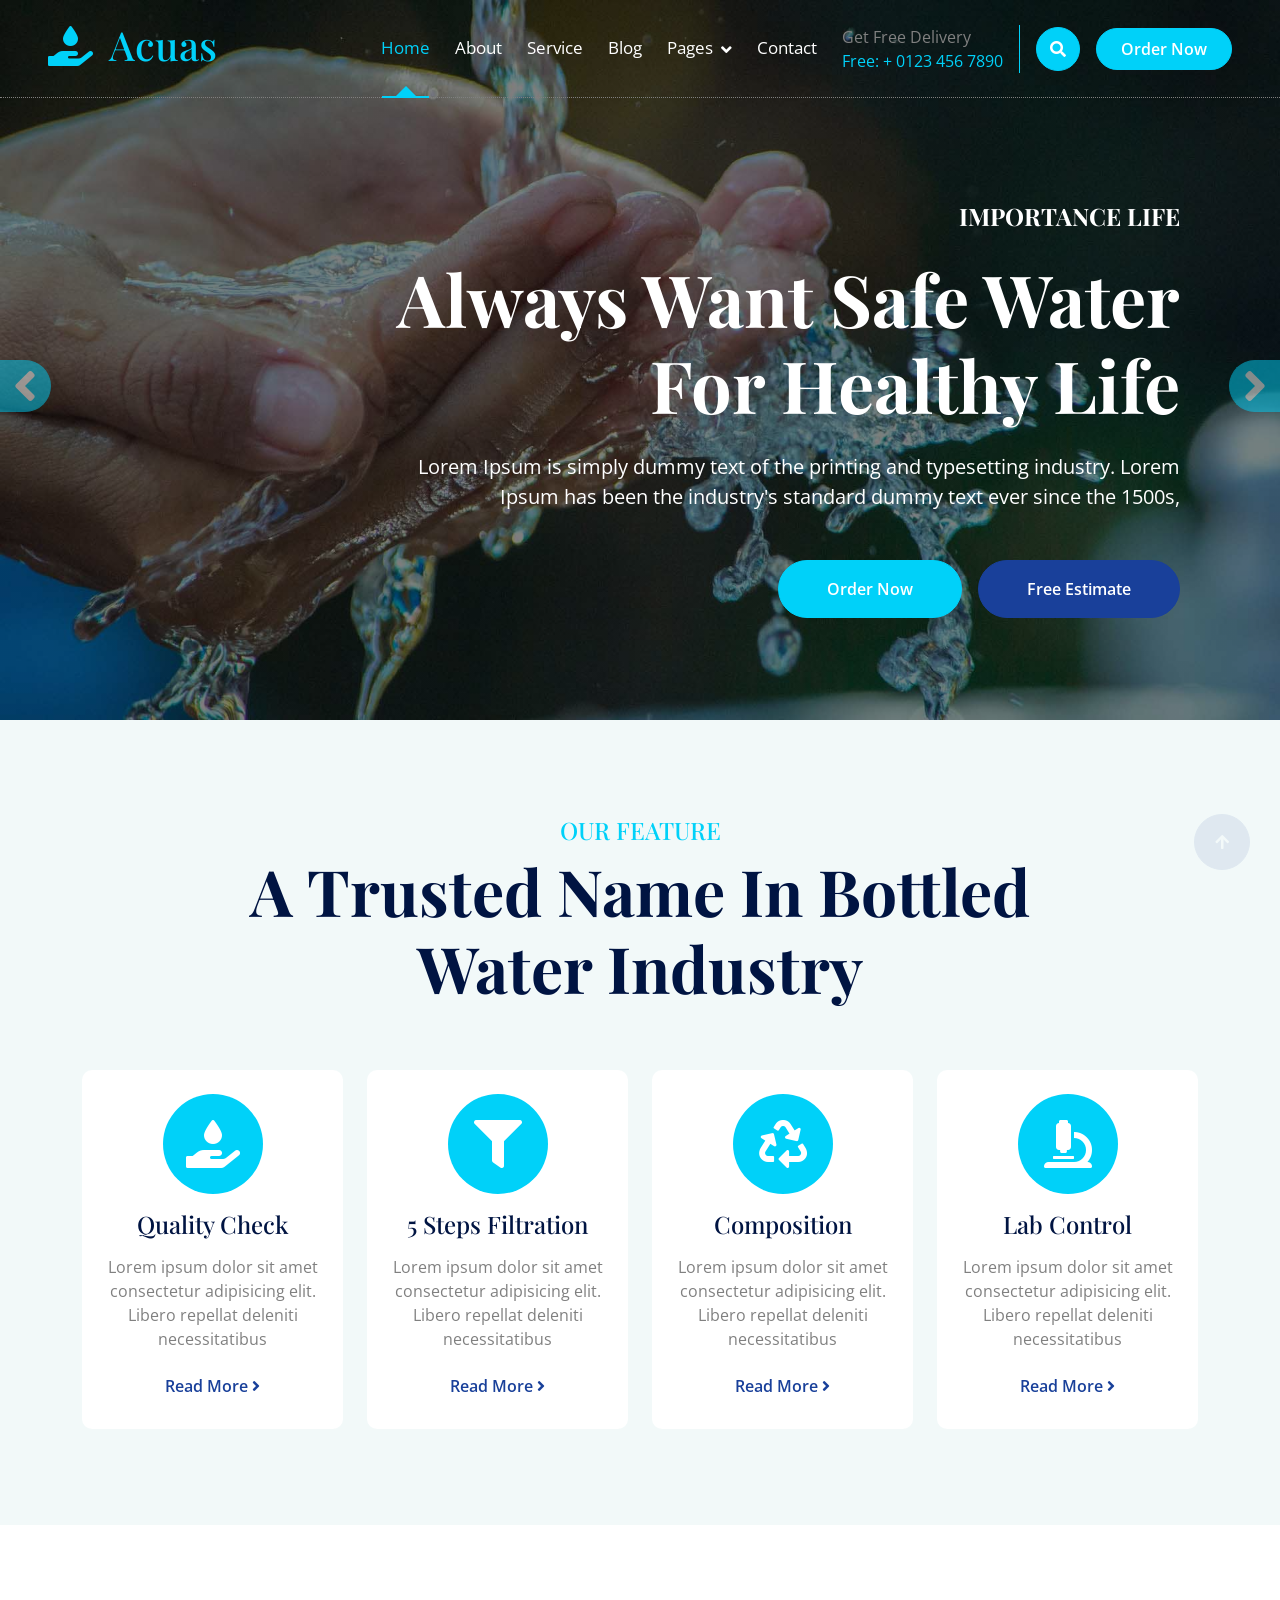
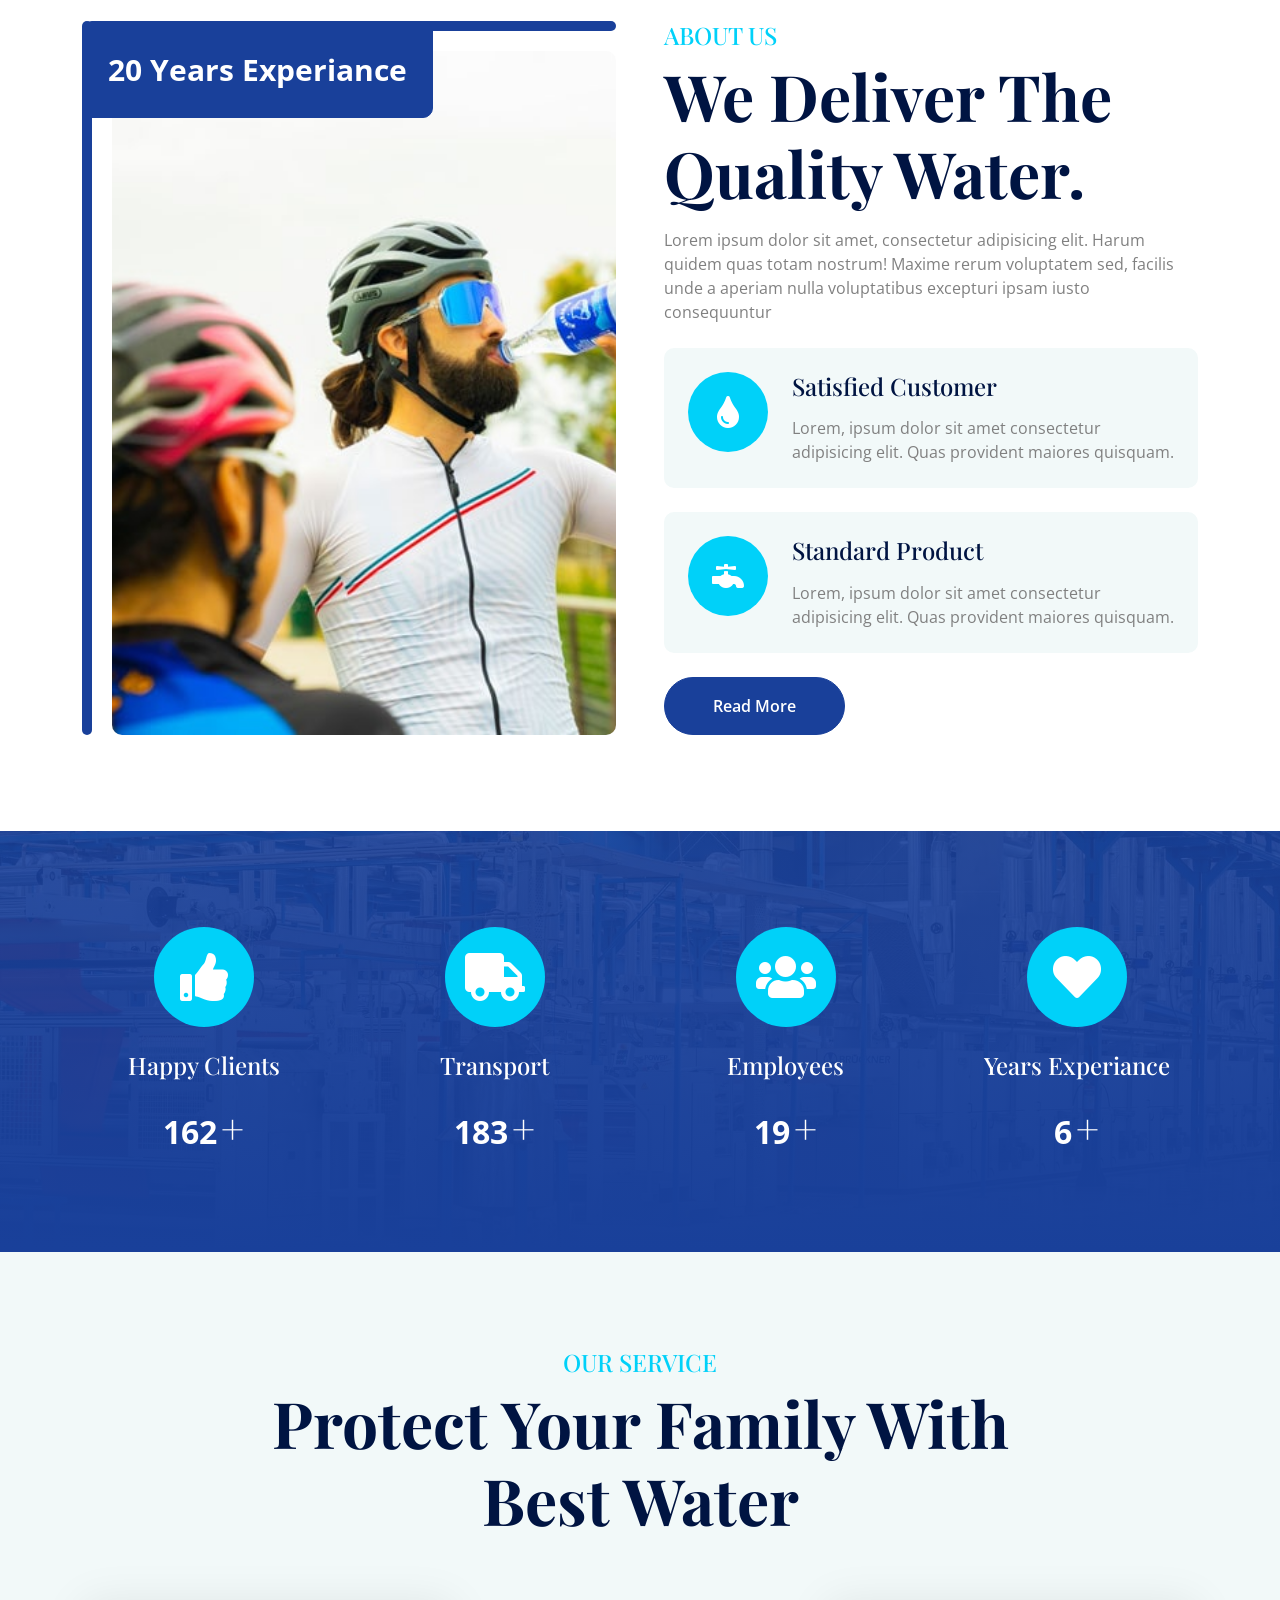
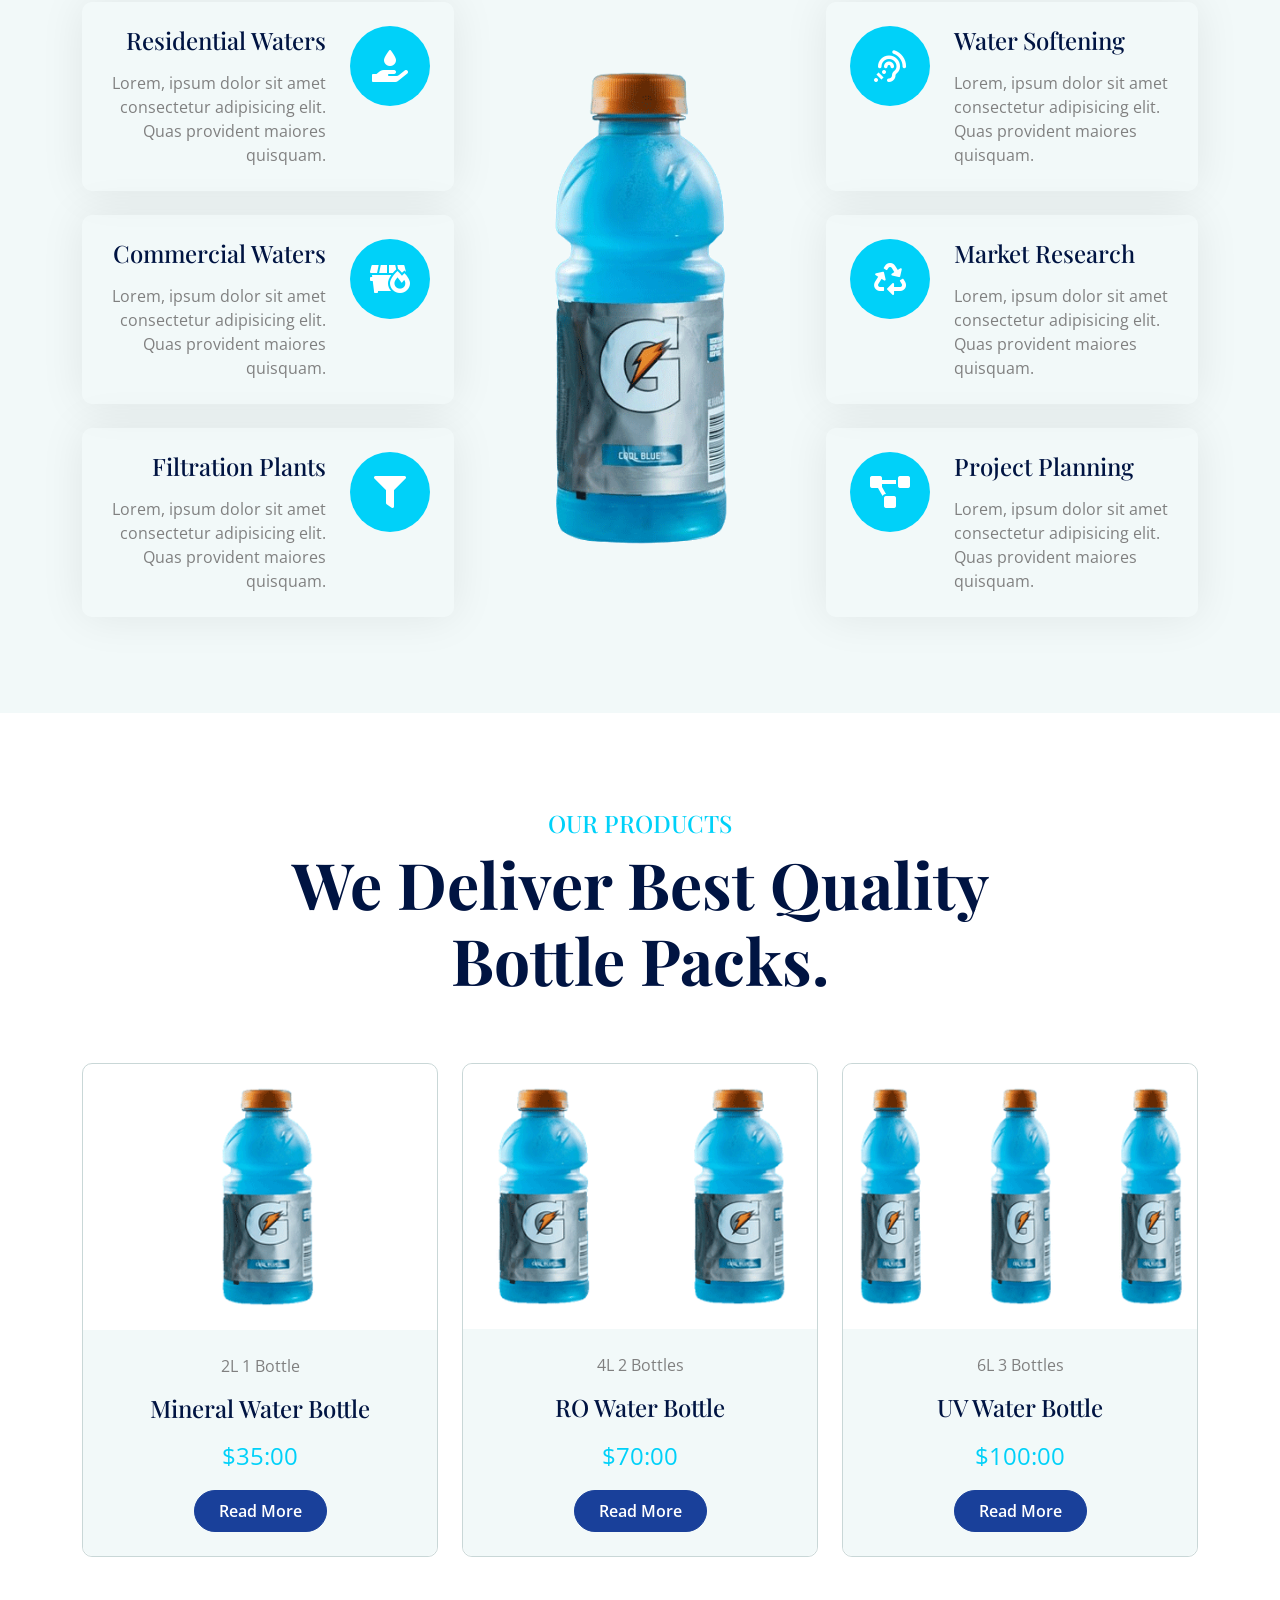
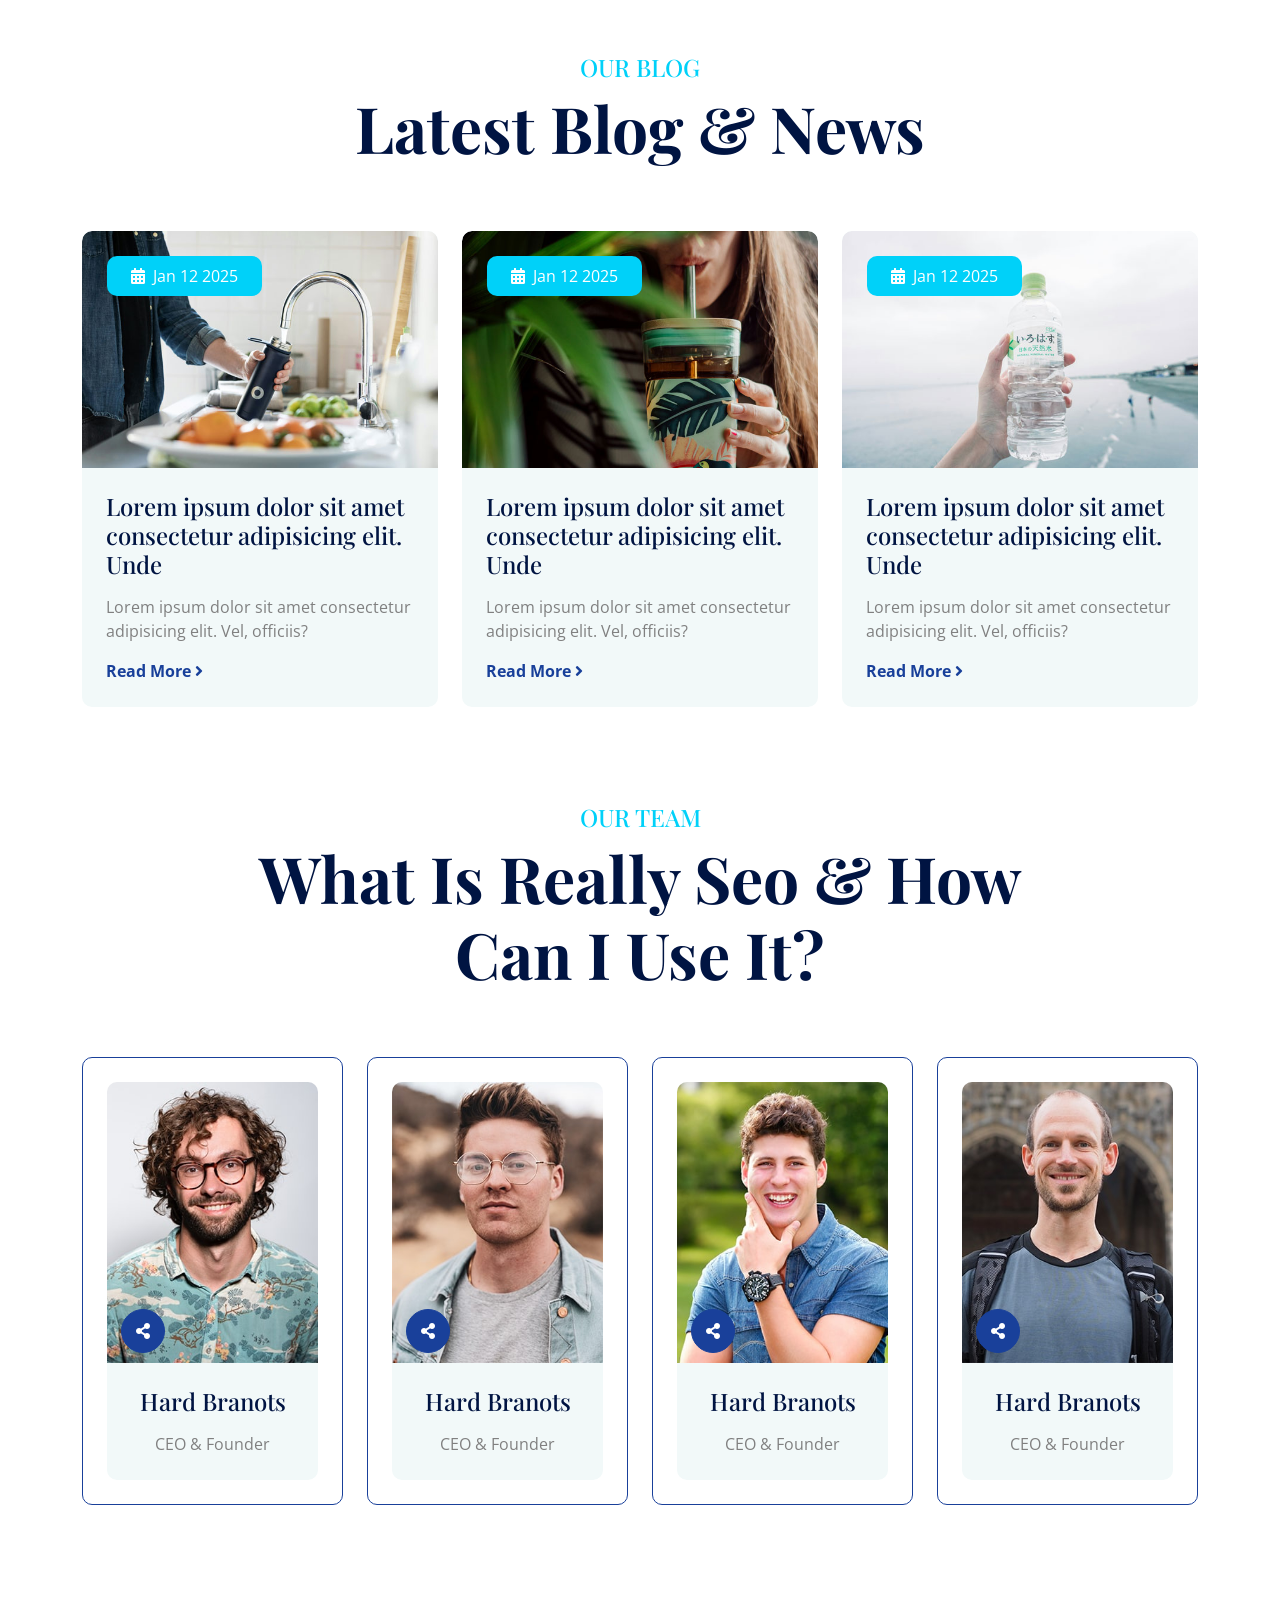
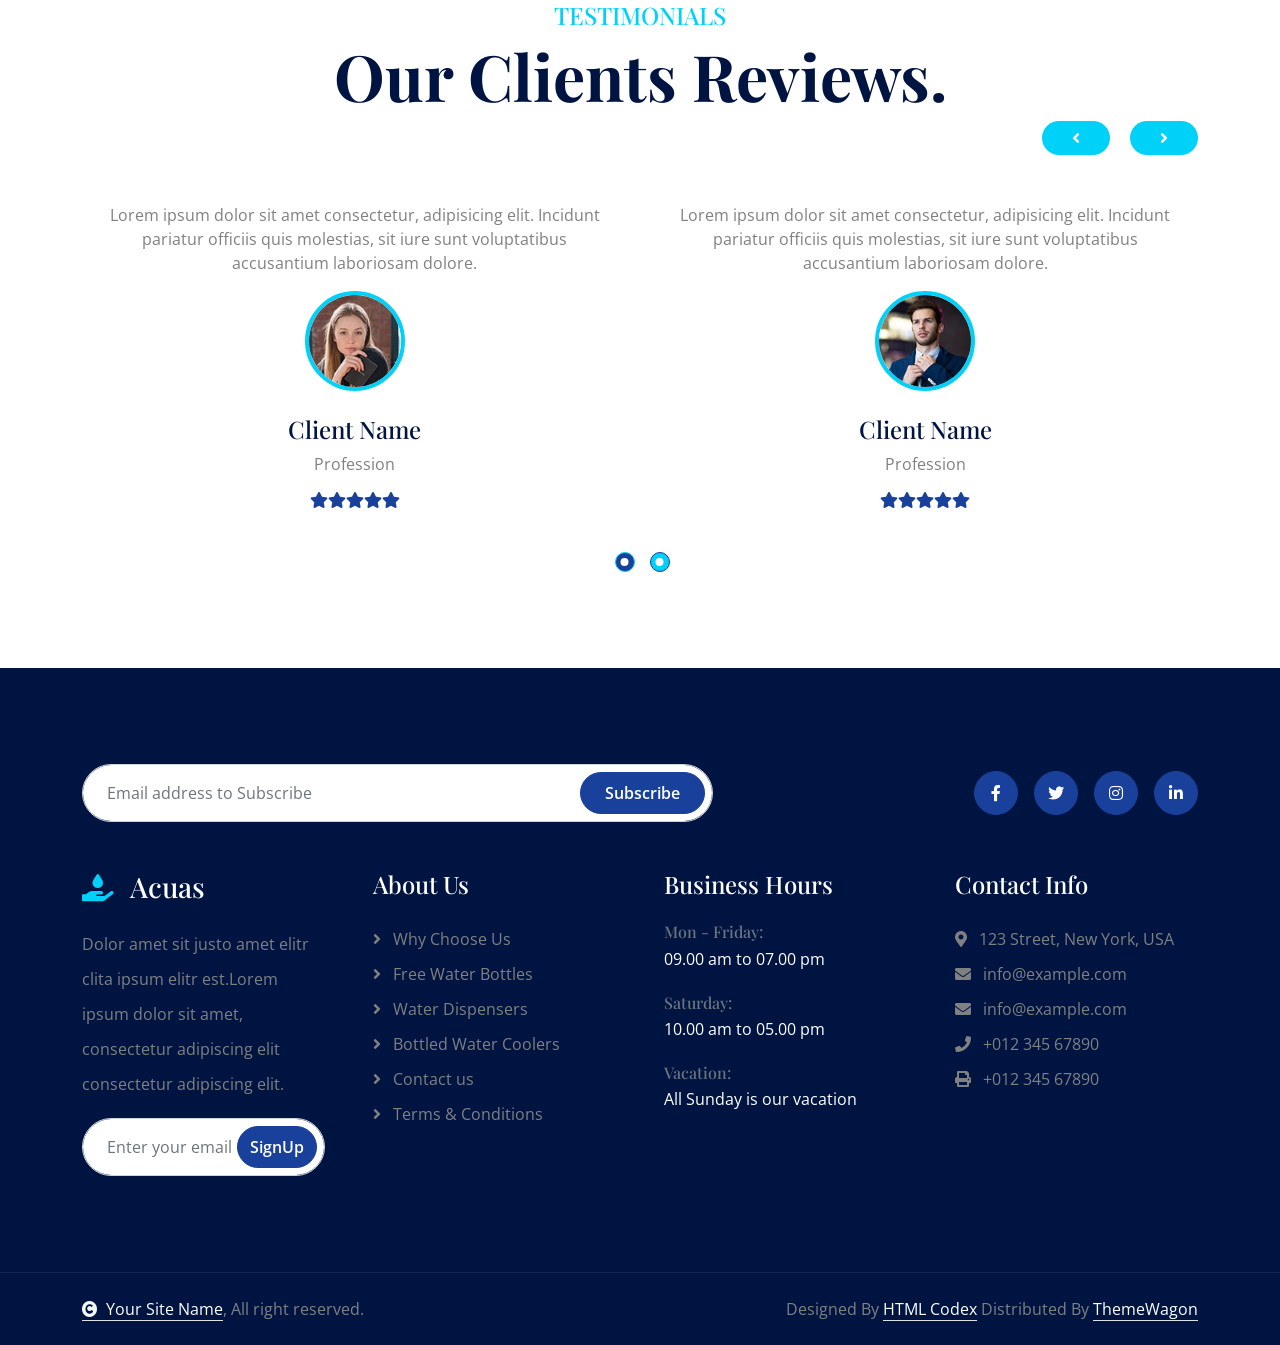
==== index.html @ 3dd1aeb9 "first commit" ====
<!DOCTYPE html>
<html lang="en">

    <head>
        <meta charset="utf-8">
        <title>Acuas - Drinking Water Website Template</title>
        <meta content="width=device-width, initial-scale=1.0" name="viewport">
        <meta content="" name="keywords">
        <meta content="" name="description">

        <!-- Google Web Fonts -->
        <link rel="preconnect" href="https://fonts.googleapis.com">
        <link rel="preconnect" href="https://fonts.gstatic.com" crossorigin>
        <link href="https://fonts.googleapis.com/css2?family=Open+Sans:ital,wdth,wght@0,75..100,300..800;1,75..100,300..800&family=Playfair+Display:ital,wght@0,400..900;1,400..900&display=swap" rel="stylesheet"> 

        <!-- Icon Font Stylesheet -->
        <link rel="stylesheet" href="https://use.fontawesome.com/releases/v5.15.4/css/all.css"/>
        <link href="https://cdn.jsdelivr.net/npm/bootstrap-icons@1.4.1/font/bootstrap-icons.css" rel="stylesheet">

        <!-- Libraries Stylesheet -->
        <link href="lib/animate/animate.min.css" rel="stylesheet">
        <link href="lib/owlcarousel/assets/owl.carousel.min.css" rel="stylesheet">


        <!-- Customized Bootstrap Stylesheet -->
        <link href="css/bootstrap.min.css" rel="stylesheet">

        <!-- Template Stylesheet -->
        <link href="css/style.css" rel="stylesheet">
    </head>

    <body>

        <!-- Spinner Start -->
        <div id="spinner" class="show bg-white position-fixed translate-middle w-100 vh-100 top-50 start-50 d-flex align-items-center justify-content-center">
            <div class="spinner-border text-primary" style="width: 3rem; height: 3rem;" role="status">
                <span class="sr-only">Loading...</span>
            </div>
        </div>
        <!-- Spinner End -->

        <!-- Navbar & Hero Start -->
        <div class="container-fluid position-relative p-0">
            <nav class="navbar navbar-expand-lg navbar-light px-4 px-lg-5 py-3 py-lg-0">
                <a href="" class="navbar-brand p-0">
                    <h1 class="text-primary"><i class="fas fa-hand-holding-water me-3"></i>Acuas</h1>
                    <!-- <img src="img/logo.png" alt="Logo"> -->
                </a>
                <button class="navbar-toggler" type="button" data-bs-toggle="collapse" data-bs-target="#navbarCollapse">
                    <span class="fa fa-bars"></span>
                </button>
                <div class="collapse navbar-collapse" id="navbarCollapse">
                    <div class="navbar-nav ms-auto py-0">
                        <a href="index.html" class="nav-item nav-link active">Home</a>
                        <a href="about.html" class="nav-item nav-link">About</a>
                        <a href="service.html" class="nav-item nav-link">Service</a>
                        <a href="blog.html" class="nav-item nav-link">Blog</a>
                        <div class="nav-item dropdown">
                            <a href="#" class="nav-link dropdown-toggle" data-bs-toggle="dropdown">Pages</a>
                            <div class="dropdown-menu m-0">
                                <a href="feature.html" class="dropdown-item">Our Feature</a>
                                <a href="product.html" class="dropdown-item">Our Product</a>
                                <a href="team.html" class="dropdown-item">Our Team</a>
                                <a href="testimonial.html" class="dropdown-item">Testimonial</a>
                                <a href="404.html" class="dropdown-item">404 Page</a>
                            </div>
                        </div>
                        <a href="contact.html" class="nav-item nav-link">Contact</a>
                    </div>
                    <div class="d-none d-xl-flex me-3">
                        <div class="d-flex flex-column pe-3 border-end border-primary">
                            <span class="text-body">Get Free Delivery</span>
                            <a href="tel:+4733378901"><span class="text-primary">Free: + 0123 456 7890</span></a>
                        </div>
                    </div>
                    <button class="btn btn-primary btn-md-square d-flex flex-shrink-0 mb-3 mb-lg-0 rounded-circle me-3" data-bs-toggle="modal" data-bs-target="#searchModal"><i class="fas fa-search"></i></button>
                    <a href="" class="btn btn-primary rounded-pill d-inline-flex flex-shrink-0 py-2 px-4">Order Now</a>
                </div>
            </nav>

            <!-- Carousel Start -->
            <div class="carousel-header">
                <div id="carouselId" class="carousel slide" data-bs-ride="carousel">
                    <ol class="carousel-indicators">
                        <li data-bs-target="#carouselId" data-bs-slide-to="0" class="active"></li>
                        <li data-bs-target="#carouselId" data-bs-slide-to="1"></li>
                        <li data-bs-target="#carouselId" data-bs-slide-to="2"></li>
                    </ol>
                    <div class="carousel-inner" role="listbox">
                        <div class="carousel-item active">
                            <img src="img/carousel-1.jpg" class="img-fluid w-100" alt="Image">
                            <div class="carousel-caption-1">
                                <div class="carousel-caption-1-content" style="max-width: 900px;">
                                    <h4 class="text-white text-uppercase fw-bold mb-4 fadeInLeft animated" data-animation="fadeInLeft" data-delay="1s" style="animation-delay: 1s;" style="letter-spacing: 3px;">Importance life</h4>
                                    <h1 class="display-2 text-capitalize text-white mb-4 fadeInLeft animated" data-animation="fadeInLeft" data-delay="1.3s" style="animation-delay: 1.3s;">Always Want Safe Water For Healthy Life</h1>
                                    <p class="mb-5 fs-5 text-white fadeInLeft animated" data-animation="fadeInLeft" data-delay="1.5s" style="animation-delay: 1.5s;">Lorem Ipsum is simply dummy text of the printing and typesetting industry. Lorem Ipsum has been the industry's standard dummy text ever since the 1500s, 
                                    </p>
                                    <div class="carousel-caption-1-content-btn fadeInLeft animated" data-animation="fadeInLeft" data-delay="1.7s" style="animation-delay: 1.7s;">
                                        <a class="btn btn-primary rounded-pill flex-shrink-0 py-3 px-5 me-2" href="#">Order Now</a>
                                        <a class="btn btn-secondary rounded-pill flex-shrink-0 py-3 px-5 ms-2" href="#">Free Estimate</a>
                                    </div>
                                </div>
                            </div>
                        </div>
                        <div class="carousel-item">
                            <img src="img/carousel-2.jpg" class="img-fluid w-100" alt="Image">
                            <div class="carousel-caption-2">
                                <div class="carousel-caption-2-content" style="max-width: 900px;">
                                    <h4 class="text-white text-uppercase fw-bold mb-4 fadeInRight animated" data-animation="fadeInRight" data-delay="1s" style="animation-delay: 1s;" style="letter-spacing: 3px;">Importance life</h4>
                                    <h1 class="display-2 text-capitalize text-white mb-4 fadeInRight animated" data-animation="fadeInRight" data-delay="1.3s" style="animation-delay: 1.3s;">Always Want Safe Water For Healthy Life</h1>
                                    <p class="mb-5 fs-5 text-white fadeInRight animated" data-animation="fadeInRight" data-delay="1.5s" style="animation-delay: 1.5s;">Lorem Ipsum is simply dummy text of the printing and typesetting industry. Lorem Ipsum has been the industry's standard dummy text ever since the 1500s, 
                                    </p>
                                    <div class="carousel-caption-2-content-btn fadeInRight animated" data-animation="fadeInRight" data-delay="1.7s" style="animation-delay: 1.7s;">
                                        <a class="btn btn-primary rounded-pill flex-shrink-0 py-3 px-5 me-2" href="#">Order Now</a>
                                        <a class="btn btn-secondary rounded-pill flex-shrink-0 py-3 px-5 ms-2" href="#">Free Estimate</a>
                                    </div>
                                </div>
                            </div>
                        </div>
                    </div>
                    <button class="carousel-control-prev" type="button" data-bs-target="#carouselId" data-bs-slide="prev">
                        <span class="carousel-control-prev-icon btn btn-primary fadeInLeft animated" aria-hidden="true" data-animation="fadeInLeft" data-delay="1.1s" style="animation-delay: 1.3s;"> <i class="fa fa-angle-left fa-3x"></i></span>
                        <span class="visually-hidden">Previous</span>
                    </button>
                    <button class="carousel-control-next" type="button" data-bs-target="#carouselId" data-bs-slide="next">
                        <span class="carousel-control-next-icon btn btn-primary fadeInRight animated" aria-hidden="true" data-animation="fadeInLeft" data-delay="1.1s" style="animation-delay: 1.3s;"><i class="fa fa-angle-right fa-3x"></i></span>
                        <span class="visually-hidden">Next</span>
                    </button>
                </div>
            </div>
            <!-- Carousel End -->
        </div>
        <!-- Navbar & Hero End -->

        <!-- Modal Search Start -->
        <div class="modal fade" id="searchModal" tabindex="-1" aria-labelledby="exampleModalLabel" aria-hidden="true">
            <div class="modal-dialog modal-fullscreen">
                <div class="modal-content rounded-0">
                    <div class="modal-header">
                        <h4 class="modal-title mb-0" id="exampleModalLabel">Search by keyword</h4>
                        <button type="button" class="btn-close" data-bs-dismiss="modal" aria-label="Close"></button>
                    </div>
                    <div class="modal-body d-flex align-items-center">
                        <div class="input-group w-75 mx-auto d-flex">
                            <input type="search" class="form-control p-3" placeholder="keywords" aria-describedby="search-icon-1">
                            <span id="search-icon-1" class="input-group-text btn border p-3"><i class="fa fa-search text-white"></i></span>
                        </div>
                    </div>
                </div>
            </div>
        </div>
        <!-- Modal Search End -->

        <!-- feature Start -->
        <div class="container-fluid feature bg-light py-5">
            <div class="container py-5">
                <div class="text-center mx-auto pb-5 wow fadeInUp" data-wow-delay="0.2s" style="max-width: 800px;">
                    <h4 class="text-uppercase text-primary">Our Feature</h4>
                    <h1 class="display-3 text-capitalize mb-3">A Trusted Name In Bottled Water Industry</h1>
                </div>
                <div class="row g-4">
                    <div class=" col-md-6 col-lg-6 col-xl-3 wow fadeInUp" data-wow-delay="0.2s">
                        <div class="feature-item p-4">
                            <div class="feature-icon mb-3"><i class="fas fa-hand-holding-water text-white fa-3x"></i></div>
                            <a href="#" class="h4 mb-3">Quality Check</a>
                            <p class="mb-3">Lorem ipsum dolor sit amet consectetur adipisicing elit. Libero repellat deleniti necessitatibus</p>
                            <a href="#" class="btn text-secondary">Read More <i class="fa fa-angle-right"></i></a>
                        </div>
                    </div>
                    <div class="col-md-6 col-lg-6 col-xl-3 wow fadeInUp" data-wow-delay="0.4s">
                        <div class="feature-item p-4">
                            <div class="feature-icon mb-3"><i class="fas fa-filter text-white fa-3x"></i></div>
                            <a href="#" class="h4 mb-3">5 Steps Filtration</a>
                            <p class="mb-3">Lorem ipsum dolor sit amet consectetur adipisicing elit. Libero repellat deleniti necessitatibus</p>
                            <a href="#" class="btn text-secondary">Read More <i class="fa fa-angle-right"></i></a>
                        </div>
                    </div>
                    <div class="col-md-6 col-lg-6 col-xl-3 wow fadeInUp" data-wow-delay="0.6s">
                        <div class="feature-item p-4">
                            <div class="feature-icon mb-3"><i class="fas fa-recycle text-white fa-3x"></i></div>
                            <a href="#" class="h4 mb-3">Composition</a>
                            <p class="mb-3">Lorem ipsum dolor sit amet consectetur adipisicing elit. Libero repellat deleniti necessitatibus</p>
                            <a href="#" class="btn text-secondary">Read More <i class="fa fa-angle-right"></i></a>
                        </div>
                    </div>
                    <div class="col-md-6 col-lg-6 col-xl-3 wow fadeInUp" data-wow-delay="0.8s">
                        <div class="feature-item p-4">
                            <div class="feature-icon mb-3"><i class="fas fa-microscope text-white fa-3x"></i></div>
                            <a href="#" class="h4 mb-3">Lab Control</a>
                            <p class="mb-3">Lorem ipsum dolor sit amet consectetur adipisicing elit. Libero repellat deleniti necessitatibus</p>
                            <a href="#" class="btn text-secondary">Read More <i class="fa fa-angle-right"></i></a>
                        </div>
                    </div>
                </div>
            </div>
        </div>
        <!-- feature End -->


        <!-- About Start -->
        <div class="container-fluid about overflow-hidden py-5">
            <div class="container py-5">
                <div class="row g-5">
                    <div class="col-xl-6 wow fadeInLeft" data-wow-delay="0.2s">
                        <div class="about-img rounded h-100">
                            <img src="img/about.jpg" class="img-fluid rounded h-100 w-100" style="object-fit: cover;" alt="">
                            <div class="about-exp"><span>20 Years Experiance</span></div>
                        </div>
                    </div>
                    <div class="col-xl-6 wow fadeInRight" data-wow-delay="0.2s">
                        <div class="about-item">
                            <h4 class="text-primary text-uppercase">About Us</h4>
                            <h1 class="display-3 mb-3">We Deliver The Quality Water.</h1>
                            <p class="mb-4">Lorem ipsum dolor sit amet, consectetur adipisicing elit. Harum quidem quas totam nostrum! Maxime rerum voluptatem sed, facilis unde a aperiam nulla voluptatibus excepturi ipsam iusto consequuntur
                            </p>
                            <div class="bg-light rounded p-4 mb-4">
                                <div class="row">
                                    <div class="col-12">
                                        <div class="d-flex">
                                            <div class="pe-4">
                                                <div class="rounded-circle bg-primary d-flex align-items-center justify-content-center" style="width: 80px; height: 80px;"><i class="fas fa-tint text-white fa-2x"></i></div>
                                            </div>
                                            <div class="">
                                                <a href="#" class="h4 d-inline-block mb-3">Satisfied Customer</a>
                                                <p class="mb-0">Lorem, ipsum dolor sit amet consectetur adipisicing elit. Quas provident maiores quisquam.</p>
                                            </div>
                                        </div>
                                    </div>
                                </div>
                            </div>
                            <div class="bg-light rounded p-4 mb-4">
                                <div class="row">
                                    <div class="col-12">
                                        <div class="d-flex">
                                            <div class="pe-4">
                                                <div class="rounded-circle bg-primary d-flex align-items-center justify-content-center" style="width: 80px; height: 80px;"><i class="fas fa-faucet text-white fa-2x"></i></div>
                                            </div>
                                            <div class="">
                                                <a href="#" class="h4 d-inline-block mb-3">Standard Product</a>
                                                <p class="mb-0">Lorem, ipsum dolor sit amet consectetur adipisicing elit. Quas provident maiores quisquam.</p>
                                            </div>
                                        </div>
                                    </div>
                                </div>
                            </div>
                            <a href="#" class="btn btn-secondary rounded-pill py-3 px-5">Read More</a>
                        </div>
                    </div>
                </div>
            </div>
        </div>
        <!-- About End -->


        <!-- Fact Counter -->
        <div class="container-fluid counter py-5">
            <div class="container py-5">
                <div class="row g-5">
                    <div class="col-md-6 col-lg-6 col-xl-3 wow fadeInUp" data-wow-delay="0.2s">
                        <div class="counter-item">
                            <div class="counter-item-icon mx-auto">
                                <i class="fas fa-thumbs-up fa-3x text-white"></i>
                            </div>
                            <h4 class="text-white my-4">Happy Clients</h4>
                            <div class="counter-counting">
                                <span class="text-white fs-2 fw-bold" data-toggle="counter-up">456</span>
                                <span class="h1 fw-bold text-white">+</span>
                            </div>
                        </div>
                    </div>
                    <div class="col-md-6 col-lg-6 col-xl-3 wow fadeInUp" data-wow-delay="0.4s">
                        <div class="counter-item">
                            <div class="counter-item-icon mx-auto">
                                <i class="fas fa-truck fa-3x text-white"></i>
                            </div>
                            <h4 class="text-white my-4">Transport</h4>
                            <div class="counter-counting">
                                <span class="text-white fs-2 fw-bold" data-toggle="counter-up">513</span>
                                <span class="h1 fw-bold text-white">+</span>
                            </div>
                        </div>
                    </div>
                    <div class="col-md-6 col-lg-6 col-xl-3 wow fadeInUp" data-wow-delay="0.6s">
                        <div class="counter-item">
                            <div class="counter-item-icon mx-auto">
                                <i class="fas fa-users fa-3x text-white"></i>
                            </div>
                            <h4 class="text-white my-4">Employees</h4>
                            <div class="counter-counting">
                                <span class="text-white fs-2 fw-bold" data-toggle="counter-up">53</span>
                                <span class="h1 fw-bold text-white">+</span>
                            </div>
                        </div>
                    </div>
                    <div class="col-md-6 col-lg-6 col-xl-3 wow fadeInUp" data-wow-delay="0.8s">
                        <div class="counter-item">
                            <div class="counter-item-icon mx-auto">
                                <i class="fas fa-heart fa-3x text-white"></i>
                            </div>
                            <h4 class="text-white my-4">Years Experiance</h4>
                            <div class="counter-counting">
                                <span class="text-white fs-2 fw-bold" data-toggle="counter-up">17</span>
                                <span class="h1 fw-bold text-white">+</span>
                            </div>
                        </div>
                    </div>
                </div>
            </div>
        </div>
        <!-- Fact Counter -->

        <!-- Service Start -->
        <div class="container-fluid service bg-light overflow-hidden py-5">
            <div class="container py-5">
                <div class="text-center mx-auto pb-5 wow fadeInUp" data-wow-delay="0.2s" style="max-width: 800px;">
                    <h4 class="text-uppercase text-primary">Our Service</h4>
                    <h1 class="display-3 text-capitalize mb-3">Protect Your Family with Best Water</h1>
                </div>
                <div class="row gx-0 gy-4 align-items-center">
                    <div class="col-lg-6 col-xl-4 wow fadeInLeft" data-wow-delay="0.2s">
                        <div class="service-item rounded p-4 mb-4">
                            <div class="row">
                                <div class="col-12">
                                    <div class="d-flex">
                                        <div class="service-content text-end">
                                            <a href="#" class="h4 d-inline-block mb-3">Residential Waters</a>
                                            <p class="mb-0">Lorem, ipsum dolor sit amet consectetur adipisicing elit. Quas provident maiores quisquam.</p>
                                        </div>
                                        <div class="ps-4">
                                            <div class="service-btn"><i class="fas fa-hand-holding-water text-white fa-2x"></i></div>
                                        </div>
                                    </div>
                                </div>
                            </div>
                        </div>
                        <div class="service-item rounded p-4 mb-4">
                            <div class="row">
                                <div class="col-12">
                                    <div class="d-flex">
                                        <div class="service-content text-end">
                                            <a href="#" class="h4 d-inline-block mb-3">Commercial Waters</a>
                                            <p class="mb-0">Lorem, ipsum dolor sit amet consectetur adipisicing elit. Quas provident maiores quisquam.</p>
                                        </div>
                                        <div class="ps-4">
                                            <div class="service-btn"><i class="fas fa-dumpster-fire text-white fa-2x"></i></div>
                                        </div>
                                    </div>
                                </div>
                            </div>
                        </div>
                        <div class="service-item rounded p-4 mb-0">
                            <div class="row">
                                <div class="col-12">
                                    <div class="d-flex">
                                        <div class="service-content text-end">
                                            <a href="#" class="h4 d-inline-block mb-3">Filtration Plants</a>
                                            <p class="mb-0">Lorem, ipsum dolor sit amet consectetur adipisicing elit. Quas provident maiores quisquam.</p>
                                        </div>
                                        <div class="ps-4">
                                            <div class="service-btn"><i class="fas fa-filter text-white fa-2x"></i></div>
                                        </div>
                                    </div>
                                </div>
                            </div>
                        </div>
                    </div>
                    <div class="col-lg-6 col-xl-4 wow fadeInUp" data-wow-delay="0.3s">
                        <div class="bg-transparent">
                            <img src="img/water.png" class="img-fluid w-100" alt="">
                        </div>
                    </div>
                    <div class="col-lg-6 col-xl-4 wow fadeInRight" data-wow-delay="0.2s">
                        <div class="service-item rounded p-4 mb-4">
                            <div class="row">
                                <div class="col-12">
                                    <div class="d-flex">
                                        <div class="pe-4">
                                            <div class="service-btn"><i class="fas fa-assistive-listening-systems text-white fa-2x"></i></div>
                                        </div>
                                        <div class="service-content">
                                            <a href="#" class="h4 d-inline-block mb-3">Water Softening</a>
                                            <p class="mb-0">Lorem, ipsum dolor sit amet consectetur adipisicing elit. Quas provident maiores quisquam.</p>
                                        </div>
                                    </div>
                                </div>
                            </div>
                        </div>
                        <div class="service-item rounded p-4 mb-4">
                            <div class="row">
                                <div class="col-12">
                                    <div class="d-flex">
                                        <div class="pe-4">
                                            <div class="service-btn"><i class="fas fa-recycle text-white fa-2x"></i></div>
                                        </div>
                                        <div class="service-content">
                                            <a href="#" class="h4 d-inline-block mb-3">Market Research</a>
                                            <p class="mb-0">Lorem, ipsum dolor sit amet consectetur adipisicing elit. Quas provident maiores quisquam.</p>
                                        </div>
                                    </div>
                                </div>
                            </div>
                        </div>
                        <div class="service-item rounded p-4 mb-0">
                            <div class="row">
                                <div class="col-12">
                                    <div class="d-flex">
                                        <div class="pe-4">
                                            <div class="service-btn"><i class="fas fa-project-diagram text-white fa-2x"></i></div>
                                        </div>
                                        <div class="service-content">
                                            <a href="#" class="h4 d-inline-block mb-3">Project Planning</a>
                                            <p class="mb-0">Lorem, ipsum dolor sit amet consectetur adipisicing elit. Quas provident maiores quisquam.</p>
                                        </div>
                                    </div>
                                </div>
                            </div>
                        </div>
                    </div>
                </div>
            </div>
        </div>
        <!-- Service End -->


        <!-- Products Start -->
        <div class="container-fluid product py-5">
            <div class="container py-5">
                <div class="text-center mx-auto pb-5 wow fadeInUp" data-wow-delay="0.2s" style="max-width: 800px;">
                    <h4 class="text-uppercase text-primary">Our Products</h4>
                    <h1 class="display-3 text-capitalize mb-3">We Deliver Best Quality Bottle Packs.</h1>
                </div>
                <div class="row g-4 justify-content-center">
                    <div class="col-lg-6 col-xl-4 wow fadeInUp" data-wow-delay="0.2s">
                        <div class="product-item">
                            <img src="img/product-3.png" class="img-fluid w-100 rounded-top"  alt="Image">
                            <div class="product-content bg-light text-center rounded-bottom p-4">
                                <p>2L 1 Bottle</p>
                                <a href="#" class="h4 d-inline-block mb-3">Mineral Water Bottle</a>
                                <p class="fs-4 text-primary mb-3">$35:00</p>
                                <a href="#" class="btn btn-secondary rounded-pill py-2 px-4">Read More</a>
                            </div>
                        </div>
                    </div>
                    <div class="col-lg-6 col-xl-4 wow fadeInUp" data-wow-delay="0.4s">
                        <div class="product-item">
                            <img src="img/product-2.png" class="img-fluid w-100 rounded-top"  alt="Image">
                            <div class="product-content bg-light text-center rounded-bottom p-4">
                                <p>4L 2 Bottles</p>
                                <a href="#" class="h4 d-inline-block mb-3">RO Water Bottle</a>
                                <p class="fs-4 text-primary mb-3">$70:00</p>
                                <a href="#" class="btn btn-secondary rounded-pill py-2 px-4">Read More</a>
                            </div>
                        </div>
                    </div>
                    <div class="col-lg-6 col-xl-4 wow fadeInUp" data-wow-delay="0.6s">
                        <div class="product-item">
                            <img src="img/product-1.png" class="img-fluid w-100 rounded-top"  alt="Image">
                            <div class="product-content bg-light text-center rounded-bottom p-4">
                                <p>6L 3 Bottles</p>
                                <a href="#" class="h4 d-inline-block mb-3">UV Water Bottle</a>
                                <p class="fs-4 text-primary mb-3">$100:00</p>
                                <a href="#" class="btn btn-secondary rounded-pill py-2 px-4">Read More</a>
                            </div>
                        </div>
                    </div>
                </div>
            </div>
        </div>
        <!-- Products End -->


        <!-- Blog Start -->
        <div class="container-fluid blog pb-5">
            <div class="container pb-5">
                <div class="text-center mx-auto pb-5 wow fadeInUp" data-wow-delay="0.2s" style="max-width: 800px;">
                    <h4 class="text-uppercase text-primary">Our Blog</h4>
                    <h1 class="display-3 text-capitalize mb-3">Latest Blog & News</h1>
                </div>
                <div class="row g-4 justify-content-center">
                    <div class="col-lg-6 col-xl-4 wow fadeInUp" data-wow-delay="0.2s">
                        <div class="blog-item">
                            <div class="blog-img">
                                <img src="img/blog-1.jpg" class="img-fluid rounded-top w-100" alt="">
                                <div class="blog-date px-4 py-2"><i class="fa fa-calendar-alt me-1"></i> Jan 12 2025</div>
                            </div>
                            <div class="blog-content rounded-bottom p-4">
                                <a href="#" class="h4 d-inline-block mb-3">Lorem ipsum dolor sit amet consectetur adipisicing elit. Unde</a>
                                <p>Lorem ipsum dolor sit amet consectetur adipisicing elit. Vel, officiis?</p>
                                <a href="#" class="fw-bold text-secondary">Read More <i class="fa fa-angle-right"></i></a>
                            </div>
                        </div>
                    </div>
                    <div class="col-lg-6 col-xl-4 wow fadeInUp" data-wow-delay="0.4s">
                        <div class="blog-item">
                            <div class="blog-img">
                                <img src="img/blog-2.jpg" class="img-fluid rounded-top w-100" alt="">
                                <div class="blog-date px-4 py-2"><i class="fa fa-calendar-alt me-1"></i> Jan 12 2025</div>
                            </div>
                            <div class="blog-content rounded-bottom p-4">
                                <a href="#" class="h4 d-inline-block mb-3">Lorem ipsum dolor sit amet consectetur adipisicing elit. Unde</a>
                                <p>Lorem ipsum dolor sit amet consectetur adipisicing elit. Vel, officiis?</p>
                                <a href="#" class="fw-bold text-secondary">Read More <i class="fa fa-angle-right"></i></a>
                            </div>
                        </div>
                    </div>
                    <div class="col-lg-6 col-xl-4 wow fadeInUp" data-wow-delay="0.6s">
                        <div class="blog-item">
                            <div class="blog-img">
                                <img src="img/blog-3.jpg" class="img-fluid rounded-top w-100" alt="">
                                <div class="blog-date px-4 py-2"><i class="fa fa-calendar-alt me-1"></i> Jan 12 2025</div>
                            </div>
                            <div class="blog-content rounded-bottom p-4">
                                <a href="#" class="h4 d-inline-block mb-3">Lorem ipsum dolor sit amet consectetur adipisicing elit. Unde</a>
                                <p>Lorem ipsum dolor sit amet consectetur adipisicing elit. Vel, officiis?</p>
                                <a href="#" class="fw-bold text-secondary">Read More <i class="fa fa-angle-right"></i></a>
                            </div>
                        </div>
                    </div>
                </div>
            </div>
        </div>
        <!-- Blog End -->


        <!-- Team Start -->
        <div class="container-fluid team pb-5">
            <div class="container pb-5">
                <div class="text-center mx-auto pb-5 wow fadeInUp" data-wow-delay="0.2s" style="max-width: 800px;">
                    <h4 class="text-uppercase text-primary">Our Team</h4>
                    <h1 class="display-3 text-capitalize mb-3">What is Really seo & How Can I Use It?</h1>
                </div>
                <div class="row g-4">
                    <div class="col-md-6 col-lg-6 col-xl-3 wow fadeInUp" data-wow-delay="0.2s">
                        <div class="team-item p-4">
                            <div class="team-inner rounded">
                                <div class="team-img">
                                    <img src="img/team-1.jpg" class="img-fluid rounded-top w-100" alt="Image">
                                    <div class="team-share">
                                        <a class="btn btn-secondary btn-md-square rounded-pill text-white mx-1" href=""><i class="fas fa-share-alt"></i></a>
                                    </div>
                                    <div class="team-icon rounded-pill py-2 px-2">
                                        <a class="btn btn-secondary btn-sm-square rounded-pill mx-1" href=""><i class="fab fa-facebook-f"></i></a>
                                        <a class="btn btn-secondary btn-sm-square rounded-pill me-1" href=""><i class="fab fa-twitter"></i></a>
                                        <a class="btn btn-secondary btn-sm-square rounded-pill me-1" href=""><i class="fab fa-linkedin-in"></i></a>
                                        <a class="btn btn-secondary btn-sm-square rounded-pill me-1" href=""><i class="fab fa-instagram"></i></a>
                                    </div>
                                </div>
                                <div class="bg-light rounded-bottom text-center py-4">
                                    <h4 class="mb-3">Hard Branots</h4>
                                    <p class="mb-0">CEO & Founder</p>
                                </div>
                            </div>
                        </div>
                    </div>
                    <div class="col-md-6 col-lg-6 col-xl-3 wow fadeInUp" data-wow-delay="0.4s">
                        <div class="team-item p-4">
                            <div class="team-inner rounded">
                                <div class="team-img">
                                    <img src="img/team-2.jpg" class="img-fluid rounded-top w-100" alt="Image">
                                    <div class="team-share">
                                        <a class="btn btn-secondary btn-md-square rounded-pill text-white mx-1" href=""><i class="fas fa-share-alt"></i></a>
                                    </div>
                                    <div class="team-icon rounded-pill py-2 px-2">
                                        <a class="btn btn-secondary btn-sm-square rounded-pill mx-1" href=""><i class="fab fa-facebook-f"></i></a>
                                        <a class="btn btn-secondary btn-sm-square rounded-pill me-1" href=""><i class="fab fa-twitter"></i></a>
                                        <a class="btn btn-secondary btn-sm-square rounded-pill me-1" href=""><i class="fab fa-linkedin-in"></i></a>
                                        <a class="btn btn-secondary btn-sm-square rounded-pill me-1" href=""><i class="fab fa-instagram"></i></a>
                                    </div>
                                </div>
                                <div class="bg-light rounded-bottom text-center py-4">
                                    <h4 class="mb-3">Hard Branots</h4>
                                    <p class="mb-0">CEO & Founder</p>
                                </div>
                            </div>
                        </div>
                    </div>
                    <div class="col-md-6 col-lg-6 col-xl-3 wow fadeInUp" data-wow-delay="0.6s">
                        <div class="team-item p-4">
                            <div class="team-inner rounded">
                                <div class="team-img">
                                    <img src="img/team-3.jpg" class="img-fluid rounded-top w-100" alt="Image">
                                    <div class="team-share">
                                        <a class="btn btn-secondary btn-md-square rounded-pill text-white mx-1" href=""><i class="fas fa-share-alt"></i></a>
                                    </div>
                                    <div class="team-icon rounded-pill py-2 px-2">
                                        <a class="btn btn-secondary btn-sm-square rounded-pill mx-1" href=""><i class="fab fa-facebook-f"></i></a>
                                        <a class="btn btn-secondary btn-sm-square rounded-pill me-1" href=""><i class="fab fa-twitter"></i></a>
                                        <a class="btn btn-secondary btn-sm-square rounded-pill me-1" href=""><i class="fab fa-linkedin-in"></i></a>
                                        <a class="btn btn-secondary btn-sm-square rounded-pill me-1" href=""><i class="fab fa-instagram"></i></a>
                                    </div>
                                </div>
                                <div class="bg-light rounded-bottom text-center py-4">
                                    <h4 class="mb-3">Hard Branots</h4>
                                    <p class="mb-0">CEO & Founder</p>
                                </div>
                            </div>
                        </div>
                    </div>
                    <div class="col-md-6 col-lg-6 col-xl-3 wow fadeInUp" data-wow-delay="0.8s">
                        <div class="team-item p-4">
                            <div class="team-inner rounded">
                                <div class="team-img">
                                    <img src="img/team-4.jpg" class="img-fluid rounded-top w-100" alt="Image">
                                    <div class="team-share">
                                        <a class="btn btn-secondary btn-md-square rounded-pill text-white mx-1" href=""><i class="fas fa-share-alt"></i></a>
                                    </div>
                                    <div class="team-icon rounded-pill py-2 px-2">
                                        <a class="btn btn-secondary btn-sm-square rounded-pill mx-1" href=""><i class="fab fa-facebook-f"></i></a>
                                        <a class="btn btn-secondary btn-sm-square rounded-pill me-1" href=""><i class="fab fa-twitter"></i></a>
                                        <a class="btn btn-secondary btn-sm-square rounded-pill me-1" href=""><i class="fab fa-linkedin-in"></i></a>
                                        <a class="btn btn-secondary btn-sm-square rounded-pill me-1" href=""><i class="fab fa-instagram"></i></a>
                                    </div>
                                </div>
                                <div class="bg-light rounded-bottom text-center py-4">
                                    <h4 class="mb-3">Hard Branots</h4>
                                    <p class="mb-0">CEO & Founder</p>
                                </div>
                            </div>
                        </div>
                    </div>
                </div>
            </div>
        </div>
        <!-- Team End -->

        <!-- Testimonial Start -->
        <div class="container-fluid testimonial pb-5">
            <div class="container pb-5">
                <div class="text-center mx-auto pb-5 wow fadeInUp" data-wow-delay="0.2s" style="max-width: 800px;">
                    <h4 class="text-uppercase text-primary">Testimonials</h4>
                    <h1 class="display-3 text-capitalize mb-3">Our clients reviews.</h1>
                </div>
                <div class="owl-carousel testimonial-carousel wow fadeInUp" data-wow-delay="0.3s">
                    <div class="testimonial-item text-center p-4">
                        <p>Lorem ipsum dolor sit amet consectetur, adipisicing elit. Incidunt pariatur officiis quis molestias, sit iure sunt voluptatibus accusantium laboriosam dolore.
                        </p>
                        <div class="d-flex justify-content-center mb-4">
                            <img src="img/testimonial-1.jpg" class="img-fluid border border-4 border-primary" style="width: 100px; height: 100px; border-radius: 50px;" alt="">
                        </div>
                        <div class="d-block">
                            <h4 class="text-dark">Client Name</h4>
                            <p class="m-0 pb-3">Profession</p>
                            <div class="d-flex justify-content-center text-secondary">
                                <i class="fas fa-star"></i>
                                <i class="fas fa-star"></i>
                                <i class="fas fa-star"></i>
                                <i class="fas fa-star"></i>
                                <i class="fas fa-star"></i>
                            </div>
                        </div>
                    </div>
                    <div class="testimonial-item text-center p-4">
                        <p>Lorem ipsum dolor sit amet consectetur, adipisicing elit. Incidunt pariatur officiis quis molestias, sit iure sunt voluptatibus accusantium laboriosam dolore.
                        </p>
                        <div class="d-flex justify-content-center mb-4">
                            <img src="img/testimonial-2.jpg" class="img-fluid border border-4 border-primary" style="width: 100px; height: 100px; border-radius: 50px;" alt="">
                        </div>
                        <div class="d-block">
                            <h4 class="text-dark">Client Name</h4>
                            <p class="m-0 pb-3">Profession</p>
                            <div class="d-flex justify-content-center text-secondary">
                                <i class="fas fa-star"></i>
                                <i class="fas fa-star"></i>
                                <i class="fas fa-star"></i>
                                <i class="fas fa-star"></i>
                                <i class="fas fa-star"></i>
                            </div>
                        </div>
                    </div>
                    <div class="testimonial-item text-center p-4">
                        <p>Lorem ipsum dolor sit amet consectetur, adipisicing elit. Incidunt pariatur officiis quis molestias, sit iure sunt voluptatibus accusantium laboriosam dolore.
                        </p>
                        <div class="d-flex justify-content-center mb-4">
                            <img src="img/testimonial-3.jpg" class="img-fluid border border-4 border-primary" style="width: 100px; height: 100px; border-radius: 50px;" alt="">
                        </div>
                        <div class="d-block">
                            <h4 class="text-dark">Client Name</h4>
                            <p class="m-0 pb-3">Profession</p>
                            <div class="d-flex justify-content-center text-secondary">
                                <i class="fas fa-star"></i>
                                <i class="fas fa-star"></i>
                                <i class="fas fa-star"></i>
                                <i class="fas fa-star"></i>
                                <i class="fas fa-star"></i>
                            </div>
                        </div>
                    </div>
                    <div class="testimonial-item text-center p-4">
                        <p>Lorem ipsum dolor sit amet consectetur, adipisicing elit. Incidunt pariatur officiis quis molestias, sit iure sunt voluptatibus accusantium laboriosam dolore.
                        </p>
                        <div class="d-flex justify-content-center mb-4">
                            <img src="img/testimonial-3.jpg" class="img-fluid border border-4 border-primary" style="width: 100px; height: 100px; border-radius: 50px;" alt="">
                        </div>
                        <div class="d-block">
                            <h4 class="text-dark">Client Name</h4>
                            <p class="m-0 pb-3">Profession</p>
                            <div class="d-flex justify-content-center text-secondary">
                                <i class="fas fa-star"></i>
                                <i class="fas fa-star"></i>
                                <i class="fas fa-star"></i>
                                <i class="fas fa-star"></i>
                                <i class="fas fa-star"></i>
                            </div>
                        </div>
                    </div>
                </div>
            </div>
        </div>
        <!-- Testimonial End -->

        <!-- Footer Start -->
        <div class="container-fluid footer py-5 wow fadeIn" data-wow-delay="0.2s">
            <div class="container py-5">
                <div class="row g-5 mb-5 align-items-center">
                    <div class="col-lg-7">
                        <div class="position-relative mx-auto">
                            <input class="form-control rounded-pill w-100 py-3 ps-4 pe-5" type="text" placeholder="Email address to Subscribe">
                            <button type="button" class="btn btn-secondary rounded-pill position-absolute top-0 end-0 py-2 px-4 mt-2 me-2">Subscribe</button>
                        </div>
                    </div>
                    <div class="col-lg-5">
                        <div class="d-flex align-items-center justify-content-center justify-content-lg-end">
                            <a class="btn btn-secondary btn-md-square rounded-circle me-3" href=""><i class="fab fa-facebook-f"></i></a>
                            <a class="btn btn-secondary btn-md-square rounded-circle me-3" href=""><i class="fab fa-twitter"></i></a>
                            <a class="btn btn-secondary btn-md-square rounded-circle me-3" href=""><i class="fab fa-instagram"></i></a>
                            <a class="btn btn-secondary btn-md-square rounded-circle me-0" href=""><i class="fab fa-linkedin-in"></i></a>
                        </div>
                    </div>
                </div>
                <div class="row g-5">
                    <div class="col-md-6 col-lg-6 col-xl-3">
                        <div class="footer-item d-flex flex-column">
                            <div class="footer-item">
                                <h3 class="text-white mb-4"><i class="fas fa-hand-holding-water text-primary me-3"></i>Acuas</h3>
                                <p class="mb-3">Dolor amet sit justo amet elitr clita ipsum elitr est.Lorem ipsum dolor sit amet, consectetur adipiscing elit consectetur adipiscing elit.</p>
                            </div>
                            <div class="position-relative">
                                <input class="form-control rounded-pill w-100 py-3 ps-4 pe-5" type="text" placeholder="Enter your email">
                                <button type="button" class="btn btn-secondary rounded-pill position-absolute top-0 end-0 py-2 mt-2 me-2">SignUp</button>
                            </div>
                        </div>
                    </div>
                    <div class="col-md-6 col-lg-6 col-xl-3">
                        <div class="footer-item d-flex flex-column">
                            <h4 class="text-white mb-4">About Us</h4>
                            <a href="#"><i class="fas fa-angle-right me-2"></i> Why Choose Us</a>
                            <a href="#"><i class="fas fa-angle-right me-2"></i> Free Water Bottles</a>
                            <a href="#"><i class="fas fa-angle-right me-2"></i> Water Dispensers</a>
                            <a href="#"><i class="fas fa-angle-right me-2"></i> Bottled Water Coolers</a>
                            <a href="#"><i class="fas fa-angle-right me-2"></i> Contact us</a>
                            <a href="#"><i class="fas fa-angle-right me-2"></i> Terms & Conditions</a>
                        </div>
                    </div>
                    <div class="col-md-6 col-lg-6 col-xl-3">
                        <div class="footer-item d-flex flex-column">
                            <h4 class="text-white mb-4">Business Hours</h4>
                            <div class="mb-3">
                                <h6 class="text-muted mb-0">Mon - Friday:</h6>
                                <p class="text-white mb-0">09.00 am to 07.00 pm</p>
                            </div>
                            <div class="mb-3">
                                <h6 class="text-muted mb-0">Saturday:</h6>
                                <p class="text-white mb-0">10.00 am to 05.00 pm</p>
                            </div>
                            <div class="mb-3">
                                <h6 class="text-muted mb-0">Vacation:</h6>
                                <p class="text-white mb-0">All Sunday is our vacation</p>
                            </div>
                        </div>
                    </div>
                    <div class="col-md-6 col-lg-6 col-xl-3">
                        <div class="footer-item d-flex flex-column">
                            <h4 class="text-white mb-4">Contact Info</h4>
                            <a href="#"><i class="fa fa-map-marker-alt me-2"></i> 123 Street, New York, USA</a>
                            <a href="mailto:info@example.com"><i class="fas fa-envelope me-2"></i> info@example.com</a>
                            <a href="mailto:info@example.com"><i class="fas fa-envelope me-2"></i> info@example.com</a>
                            <a href="tel:+012 345 67890"><i class="fas fa-phone me-2"></i> +012 345 67890</a>
                            <a href="tel:+012 345 67890" class="mb-3"><i class="fas fa-print me-2"></i> +012 345 67890</a>
                        </div>
                    </div>
                </div>
            </div>
        </div>
        <!-- Footer End -->
        
        <!-- Copyright Start -->
        <div class="container-fluid copyright py-4">
            <div class="container">
                <div class="row g-4 align-items-center">
                    <div class="col-md-6 text-center text-md-start mb-md-0">
                        <span class="text-body"><a href="#" class="border-bottom text-white"><i class="fas fa-copyright text-light me-2"></i>Your Site Name</a>, All right reserved.</span>
                    </div>
                    <div class="col-md-6 text-center text-md-end text-body">
                        <!--/*** This template is free as long as you keep the below author’s credit link/attribution link/backlink. ***/-->
                        <!--/*** If you'd like to use the template without the below author’s credit link/attribution link/backlink, ***/-->
                        <!--/*** you can purchase the Credit Removal License from "https://htmlcodex.com/credit-removal". ***/-->
                        Designed By <a class="border-bottom text-white" href="https://htmlcodex.com">HTML Codex</a> Distributed By <a class="border-bottom text-white" href="https://themewagon.com">ThemeWagon</a>
                    </div>
                </div>
            </div>
        </div>
        <!-- Copyright End -->


        <!-- Back to Top -->
        <a href="#" class="btn btn-secondary btn-lg-square rounded-circle back-to-top"><i class="fa fa-arrow-up"></i></a>   

        
    <!-- JavaScript Libraries -->
    <script src="https://ajax.googleapis.com/ajax/libs/jquery/3.6.4/jquery.min.js"></script>
    <script src="https://cdn.jsdelivr.net/npm/bootstrap@5.0.0/dist/js/bootstrap.bundle.min.js"></script>
    <script src="lib/wow/wow.min.js"></script>
    <script src="lib/easing/easing.min.js"></script>
    <script src="lib/waypoints/waypoints.min.js"></script>
    <script src="lib/counterup/counterup.min.js"></script>
    <script src="lib/owlcarousel/owl.carousel.min.js"></script>
    

    <!-- Template Javascript -->
    <script src="js/main.js"></script>
    </body>

</html>
---- css/style.css ----
/*** Spinner Start ***/
/*** Spinner ***/
#spinner {
    opacity: 0;
    visibility: hidden;
    transition: opacity .5s ease-out, visibility 0s linear .5s;
    z-index: 99999;
}

#spinner.show {
    transition: opacity .5s ease-out, visibility 0s linear 0s;
    visibility: visible;
    opacity: 1;
}
/*** Spinner End ***/

.back-to-top {
    position: fixed;
    right: 30px;
    bottom: 30px;
    transition: 0.5s;
    z-index: 99;
}

/*** Button Start ***/
.btn {
    font-weight: 600;
    transition: .5s;
}

.btn-square {
    width: 32px;
    height: 32px;
}

.btn-sm-square {
    width: 34px;
    height: 34px;
}

.btn-md-square {
    width: 44px;
    height: 44px;
}

.btn-lg-square {
    width: 56px;
    height: 56px;
}

.btn-xl-square {
    width: 66px;
    height: 66px;
}

.btn-square,
.btn-sm-square,
.btn-md-square,
.btn-lg-square,
.btn-xl-square {
    padding: 0;
    display: flex;
    align-items: center;
    justify-content: center;
    font-weight: normal;
}

.btn.btn-primary {
    color: var(--bs-white);
}

.btn.btn-primary:hover {
    background: var(--bs-secondary);
    border: 1px solid var(--bs-secondary);
}

.btn.btn-secondary {
    color: var(--bs-white);
   
}

.btn.btn-secondary:hover {
    background: var(--bs-primary);
    border: 1px solid var(--bs-primary);
}
/*** Topbar Start ***/

/*** Navbar ***/
.navbar-light .navbar-nav .nav-link {
    position: relative;
    margin-right: 25px;
    padding: 35px 0;
    color: var(--bs-white);
    font-size: 17px;
    font-weight: 400;
    outline: none;
    transition: .5s;
}

.sticky-top.navbar-light .navbar-nav .nav-link {
    padding: 20px 0;
    color: var(--bs-dark);
}

.navbar-light .navbar-nav .nav-link:hover,
.navbar-light .navbar-nav .nav-link.active {
    color: var(--bs-primary);
}

.navbar-light .navbar-brand img {
    max-height: 60px;
    transition: .5s;
}

.sticky-top.navbar-light .navbar-brand img {
    max-height: 45px;
}

.navbar .dropdown-toggle::after {
    border: none;
    content: "\f107";
    font-family: "Font Awesome 5 Free";
    font-weight: 600;
    vertical-align: middle;
    margin-left: 8px;
}

.dropdown .dropdown-menu a:hover {
    background: var(--bs-primary);
    color: var(--bs-white);
}

.navbar .nav-item:hover .dropdown-menu {
    transform: rotateX(0deg);
    visibility: visible;
    background: var(--bs-light);
    transition: .5s;
    opacity: 1;
}

@media (max-width: 991.98px) {
    .sticky-top.navbar-light {
        position: relative;
        background: var(--bs-white);
    }

    .navbar.navbar-expand-lg .navbar-toggler {
        padding: 10px 20px;
        border: 1px solid var(--bs-primary);
        color: var(--bs-primary);
    }

    .navbar-light .navbar-collapse {
        margin-top: 15px;
        border-top: 1px solid rgba(0, 0, 0, .08);
    }

    .navbar-light .navbar-nav .nav-link,
    .sticky-top.navbar-light .navbar-nav .nav-link {
        padding: 10px 0;
        margin-left: 0;
        color: var(--bs-dark);
    }

    .navbar-light .navbar-brand img {
        max-height: 45px;
    }
}

@media (min-width: 992px) {
    .navbar .nav-item .dropdown-menu {
        display: block;
        visibility: hidden;
        top: 100%;
        transform: rotateX(-75deg);
        transform-origin: 0% 0%;
        border: 0;
        border-radius: 10px;
        transition: .5s;
        opacity: 0;
    }

    .navbar-light {
        position: absolute;
        width: 100%;
        top: 0;
        left: 0;
        border-top: 0;
        border-right: 0;
        border-bottom: 1px solid;
        border-left: 0;
        border-style: dotted;
        z-index: 999;
    }
    
    .sticky-top.navbar-light {
        position: fixed;
        background: var(--bs-light);
        border: none;
    }

    .navbar-light .navbar-nav .nav-item::before {
        position: absolute;
        content: "";
        width: 0;
        height: 2px;
        bottom: -1px;
        left: 50%;
        background: var(--bs-primary);
        transition: .5s;
    }

    .sticky-top.navbar-light .navbar-nav .nav-item::before {
        bottom: 0;
    }

    .navbar-light .navbar-nav .nav-item::after {
        content: "";
        position: absolute;
        bottom: 1px;
        left: 50%;
        transform: translateX(-50%);
        border: 10px solid;
        border-color: transparent transparent var(--bs-primary) transparent;
        opacity: 0;
        transition: 0.5s;
    }

    .navbar-light .navbar-nav .nav-item:hover::after,
    .navbar-light .navbar-nav .nav-item.active::after {
        bottom: 1px;
        opacity: 1;
    }

    .navbar-light .navbar-nav .nav-item:hover::before,
    .navbar-light .navbar-nav .nav-item.active::before {
        width: calc(100% - 2px);
        left: 1px;
    }

    .navbar-light .navbar-nav .nav-link.nav-contact::before {
        display: none;
    }
}
/*** Carousel Hero Header Start ***/
.carousel-header {
    position: relative;
    overflow: hidden;
}

.carousel-indicators {
    display: none;
}

.carousel .carousel-control-prev,
.carousel .carousel-control-next {
    width: 0;
}

.carousel .carousel-control-prev .carousel-control-prev-icon,
.carousel .carousel-control-next .carousel-control-next-icon {
    position: absolute;
    top: 50%;
    transform: translateY(-50%);
    padding: 25px 25px;
    display: flex;
    align-items: center;
    justify-content: center;
    background: var(--bs-primary);
    transition: 0.5s;
}

.carousel .carousel-control-prev .carousel-control-prev-icon {
    left: 0;
    border-left: 0;
    border-top-left-radius: 0;
    border-top-right-radius: 50px;
    border-bottom-left-radius: 0;
    border-bottom-right-radius: 50px;

}

.carousel .carousel-control-next .carousel-control-next-icon {
    right: 0;
    border-right: 0;
    border-top-left-radius: 50px;
    border-top-right-radius: 0;
    border-bottom-left-radius: 50px;
    border-bottom-right-radius: 0;
}

.carousel .carousel-control-prev .carousel-control-prev-icon:hover,
.carousel .carousel-control-next .carousel-control-next-icon:hover {
    background: var(--bs-secondary);
}

.carousel .carousel-inner .carousel-item {
    position: relative;
}

.carousel .carousel-inner .carousel-item .carousel-caption-1  {
    position: absolute;
    width: 100%;
    height: 100%;
    top: 0;
    left: 0;
    padding-top: 100px;
    display: flex;
    align-items: center;
    justify-content: end;
    background: linear-gradient(rgba(0, 0, 0, .5), rgba(0, 0, 0, 0.5));
    background-size: cover;
}

.carousel-caption-1-content {
    text-align: end;
    padding-right: 100px;
}

.carousel-caption-1-content .carousel-caption-1-content-btn {
    display: flex;
    justify-content: end;
}

.carousel .carousel-inner .carousel-item .carousel-caption-2  {
    position: absolute;
    width: 100%;
    height: 100%;
    top: 0;
    left: 0;
    padding-top: 100px;
    display: flex;
    align-items: center;
    text-align: center;
    background: linear-gradient(rgba(0, 0, 0, .5), rgba(0, 0, 0, 0.5));
    background-size: cover;
}

.carousel-caption-2-content {
    text-align: start;
    padding-left: 100px;
}

.carousel-caption-2-content .carousel-caption-2-content-btn {
    display: flex;
    justify-content: start;
}


@media (max-width: 992px) {
    .carousel .carousel-inner .carousel-item {
        height: 700px;
        margin-top: -100px;
    }

    .carousel .carousel-inner .carousel-item img {
        height: 700px;
        object-fit: cover;
    }


    .carousel .carousel-inner .carousel-item .carousel-caption-1 {
        max-width: 100% !important;
        justify-content: center;
    }

    .carousel-caption-1-content {
        padding: 0 20px !important;
        text-align: center !important;
    }

    .carousel-caption-1-content .carousel-caption-1-content-btn {
        justify-content: center;
    }


    .carousel .carousel-inner .carousel-item .carousel-caption-2 {
        max-width: 100% !important;
        justify-content: center;
    }

    .carousel-caption-2-content {
        padding: 0 20px !important;
        text-align: center !important;
    }

    .carousel-caption-2-content .carousel-caption-2-content-btn {
        justify-content: center;
    }



    .carousel .carousel-control-prev .carousel-control-prev-icon,
    .carousel .carousel-control-next .carousel-control-next-icon {
        display: none;
    }
}

.modal .modal-header {
    height: 100px;
}

#searchModal .modal-content {
    background: rgba(255, 255, 255, .6);
}
/*** Carousel Hero Header End ***/

/*** Single Page Hero Header Start ***/
.bg-breadcrumb {
    position: relative;
    overflow: hidden;
    background: linear-gradient(rgba(0, 20, 66, 0.7), rgba(0, 20, 66, 0.7)), url(../img/breadcrumb.jpg);
    background-position: center top;
    background-repeat: no-repeat;
    background-size: cover;
    padding: 120px 0 60px 0;
    transition: 0.5s;
}

.bg-breadcrumb .breadcrumb {
    position: relative;
}

.bg-breadcrumb .breadcrumb .breadcrumb-item a {
    color: var(--bs-white);
}

@media (max-width: 992px) {
    .bg-breadcrumb {
        padding: 60px 0 60px 0;
    }
}
/*** Single Page Hero Header End ***/


/*** Features Start ***/
.feature .feature-item {
    display: flex;
    flex-direction: column;
    align-items: center;
    text-align: center;
    background: var(--bs-white);
    border-radius: 10px;
    transition: 0.5s;
}

.feature .feature-item:hover {
    box-shadow: 0 0 45px rgba(0, 0, 0, .08);
}

.feature .feature-item .feature-icon {
    width: 100px;
    height: 100px;
    border-radius: 50px;
    display: flex;
    align-items: center;
    justify-content: center;
    background: var(--bs-primary);
}

.feature .feature-item .feature-icon i {
    transition: 0.5s;
}

.feature .feature-item:hover .feature-icon i {
    transform: rotate(360deg);
}

.feature .feature-item a.btn {
    transition: 0.5s;
}

.feature .feature-item:hover a.btn:hover {
    color: var(--bs-primary) !important;
}
/*** Features End ***/

/*** About Start ***/
.about .about-img {
    position: relative;
    padding-bottom: 30px;
    margin-top: 30px; 
    margin-left: 30px;
}

.about .about-img::before {
    content: "";
    position: absolute;
    width: 100%;
    height: 10px;
    top: -30px;
    right: 0;
    border-radius: 10px;
    background: var(--bs-secondary);

}

.about .about-img::after {
    content: "";
    position: absolute;
    width: 10px;
    height: 100%;
    left: -30px;
    bottom: 30px;
    border-radius: 10px;
    background: var(--bs-secondary);
}

.about .about-img .about-exp {
    position: absolute;
    top: 0;
    left: 0;
    padding: 25px;
    font-size: 30px;
    font-weight: bold;
    background: var(--bs-secondary);
    color: var(--bs-white);
    border: 1px solid var(--bs-secondary);
    margin-top: -30px;
    margin-left: -30px;
    border-radius: 10px;
}
/*** About End ***/

/*** Service Start ***/
.service-item {
    position: relative;
    box-shadow: 0 0 45px rgba(0, 0, 0, .08);
}

.service-item::after {
    content: "";
    position: absolute;
    width: 0;
    height: 0;
    left: 0;
    bottom: 0;
    border-radius: 10px;
    background: var(--bs-primary);
    transition: 0.5s;
    z-index: 1;
}

.service-item:hover::after {
    width: 100%;
    height: 100%;
}

.service-item:hover .service-content,
.service-item:hover .service-btn {
    position: relative;
    z-index: 2;
}

.service-item .service-content a,
.service-item .service-content p {
    transition: 0.5s;
}

.service-item:hover .service-content a:hover {
    color: var(--bs-secondary);
}

.service-item:hover .service-content p {
    color: var(--bs-white);
} 

.service-item .service-btn {
    width: 80px;
    height: 80px;
    border-radius: 50px;
    display: flex;
    align-items: center;
    justify-content: center;
    background: var(--bs-primary);
    transition: 0.5s;
}

.service-item .service-btn i {
    transition: 0.5s;
}

.service-item:hover .service-btn {
    background: var(--bs-white);
}

.service-item:hover .service-btn i {
    transform: rotate(360deg);
    color: var(--bs-primary) !important;
}
/*** Service End ***/


/*** Counter Start ***/
.counter {
    position: relative;
    overflow: hidden;
    background: linear-gradient(rgba(25, 64, 154, 0.9), rgba(25, 64, 154, 1)), url(../img/fact-bg.jpg);
    background-position: center top;
    background-repeat: no-repeat;
    background-size: cover;
}

.counter .counter-item {
    display: flex;
    flex-direction: column;
    justify-content: center;
    text-align: center;
}

.counter .counter-item .counter-item-icon {
    width: 100px;
    height: 100px;
    border-radius: 50px;
    background: var(--bs-primary);
    display: inline-flex;
    align-items: center;
    justify-content: center;
}
/*** Counter End ***/


/*** Products Start ***/
.product .product-item {
    border: 1px solid rgba(196, 211, 211, 0.9);
    border-radius: 10px;
}

/*** Products End ***/

/*** Blog Start ***/
.blog .blog-item {
    border-radius: 10px;
    background: var(--bs-light);
    transition: 0.5s;
}

.blog .blog-item:hover {
    box-shadow: 0 0 45px rgba(0, 0, 0, 0.2);
}

.blog .blog-item .blog-img {
    position: relative;
    overflow: hidden;
    border-top-left-radius: 10px;
    border-top-right-radius: 10px;
}

.blog .blog-item .blog-img::after {
    content: "";
    position: absolute;
    width: 100%;
    height: 100%;
    top: 0;
    left: 0;
    border-top-left-radius: 10px;
    border-top-right-radius: 10px;
    transition: 0.5s;
    z-index: 1;
}

.blog .blog-item .blog-img img {
    transition: 0.5s;
}

.blog .blog-item:hover .blog-img img {
    transform: scale(1.2);
}

.blog .blog-item:hover .blog-img::after {
    background: rgba(0, 209, 249, 0.2);
}

.blog .blog-item .blog-date {
    position: absolute;
    top: 25px;
    left: 25px;
    border-radius: 10px;
    background: var(--bs-primary);
    color: var(--bs-white);
    z-index: 2;
}

.blog .blog-item .blog-content a {
    transition: 0.5s;
}

.blog .blog-item:hover .blog-content a:hover {
    color: var(--bs-primary) !important;
}
/*** Blog End ***/

/*** Team Start ***/
.team .team-item {
    position: relative;
    overflow: hidden;
    background: var(--bs-white);
    border: 1px solid var(--bs-secondary);
    border-radius: 10px;
}

.team .team-item .team-inner {
    transition: 0.5s;
}
.team .team-item:hover .team-inner {
    box-shadow: 0 0 45px rgba(0, 0, 0, 0.2);
}

.team .team-item .team-inner .team-img {
    position: relative;
    z-index: 2;
}

.team .team-item .team-inner .team-img::after {
    content: "";
    width: 100%;
    height: 0;
    position: absolute;
    top: 0;
    left: 0;
    border-top-left-radius: 10px;
    border-top-right-radius: 10px;
    background: rgba(0, 209, 249, 0.2);
    transition: 0.5s;
    z-index: 3;
}

.team .team-item:hover .team-inner .team-img::after {
    height: 100%;
}

.team .team-item .team-inner .team-img .team-share {
    position: absolute;
    left: 10px;
    bottom: 10px;
    transition: 0.5s;
    z-index: 2;
}

.team .team-item:hover .team-inner .team-img .team-share {
    opacity: 0;
}

.team .team-item .team-inner .team-img .team-icon {
    position: absolute;
    bottom: 0;
    left: -100%;
    border-bottom-left-radius: 0 !important; 
    border-top-left-radius: 0 !important;
    display: inline-flex;
    background: var(--bs-primary);
    transition: 0.5s;
    z-index: 4;
}

.team .team-item:hover .team-inner .team-img .team-icon { 
    left: -25px; 
}
/*** Team End ***/


/*** testimonial Start ***/
.testimonial .owl-nav .owl-prev {
    position: absolute;
    top: -58px;
    right: 0;
    background: var(--bs-primary);
    color: var(--bs-white);
    padding: 5px 30px;
    border-radius: 30px;
    transition: 0.5s;
}

.testimonial .owl-nav .owl-prev:hover {
    background: var(--bs-secondary);
    color: var(--bs-white);
}

.testimonial .owl-nav .owl-next {
    position: absolute;
    top: -58px;
    right: 88px;
    background: var(--bs-primary);
    color: var(--bs-white);
    padding: 5px 30px;
    border-radius: 30px;
    transition: 0.5s;
}

.testimonial .owl-nav .owl-next:hover {
    background: var(--bs-secondary);
    color: var(--bs-white);
}

.testimonial-carousel .owl-dots {
    display: flex;
    justify-content: center;
    margin-left: 20px;
    margin-top: 20px;
}

.testimonial-carousel .owl-dots .owl-dot {
    width: 20px;
    height: 20px;
    border-radius: 20px;
    margin-right: 15px;
    border: 1px solid var(--bs-secondary);
    background: var(--bs-primary);
    transition: 0.5s;
}

.testimonial-carousel .owl-dots .owl-dot.active {
    width: 20px;
    height: 20px;
    border-radius: 20px;
    border: 1px solid var(--bs-primary);
    background: var(--bs-secondary) !important;
    transition: 0.5s;
}

.testimonial-carousel .owl-dots .owl-dot span {
    position: relative;
    margin-top: 50%;
    margin-left: 50%;
    transform: translate(-50%, -50%);
    display: flex;
    align-items: center;
    justify-content: center;
    text-align: center;
}

.testimonial-carousel .owl-dots .owl-dot span::after {
    content: "";
    width: 8px;
    height: 8px;
    border-radius: 8px;
    position: absolute;
    top: 50%;
    left: 0;
    transform: translateY(-50%);
    display: flex;
    align-items: center;
    justify-content: center;
    text-align: center;
    background: var(--bs-white);
}

@media (max-width: 992px) {
    .owl-carousel.testimonial-carousel {
        padding-top: 30px;
    }

    .testimonial .owl-nav .owl-prev,
    .testimonial .owl-nav .owl-next {
        top: -30px;
    }
}
/*** testimonial End ***/

/*** Footer Start ***/
.footer {
    background: var(--bs-dark);
}

.footer .footer-item a {
    line-height: 35px;
    color: var(--bs-body);
    transition: 0.5s;
}

.footer .footer-item p {
    line-height: 35px;
}

.footer .footer-item a:hover {
    letter-spacing: 1px;
    color: var(--bs-primary);
}

.footer .footer-item .footer-btn a,
.footer .footer-item .footer-btn a i {
    transition: 0.5s;
}

.footer .footer-item .footer-btn a:hover {
    background: var(--bs-white);
}

.footer .footer-item .footer-btn a:hover i {
    color: var(--bs-primary) !important;
}
/*** Footer End ***/

/*** copyright Start ***/
.copyright {
    border-top: 1px solid rgba(255, 255, 255, 0.08);
    background: var(--bs-dark);
}
/*** copyright end ***/
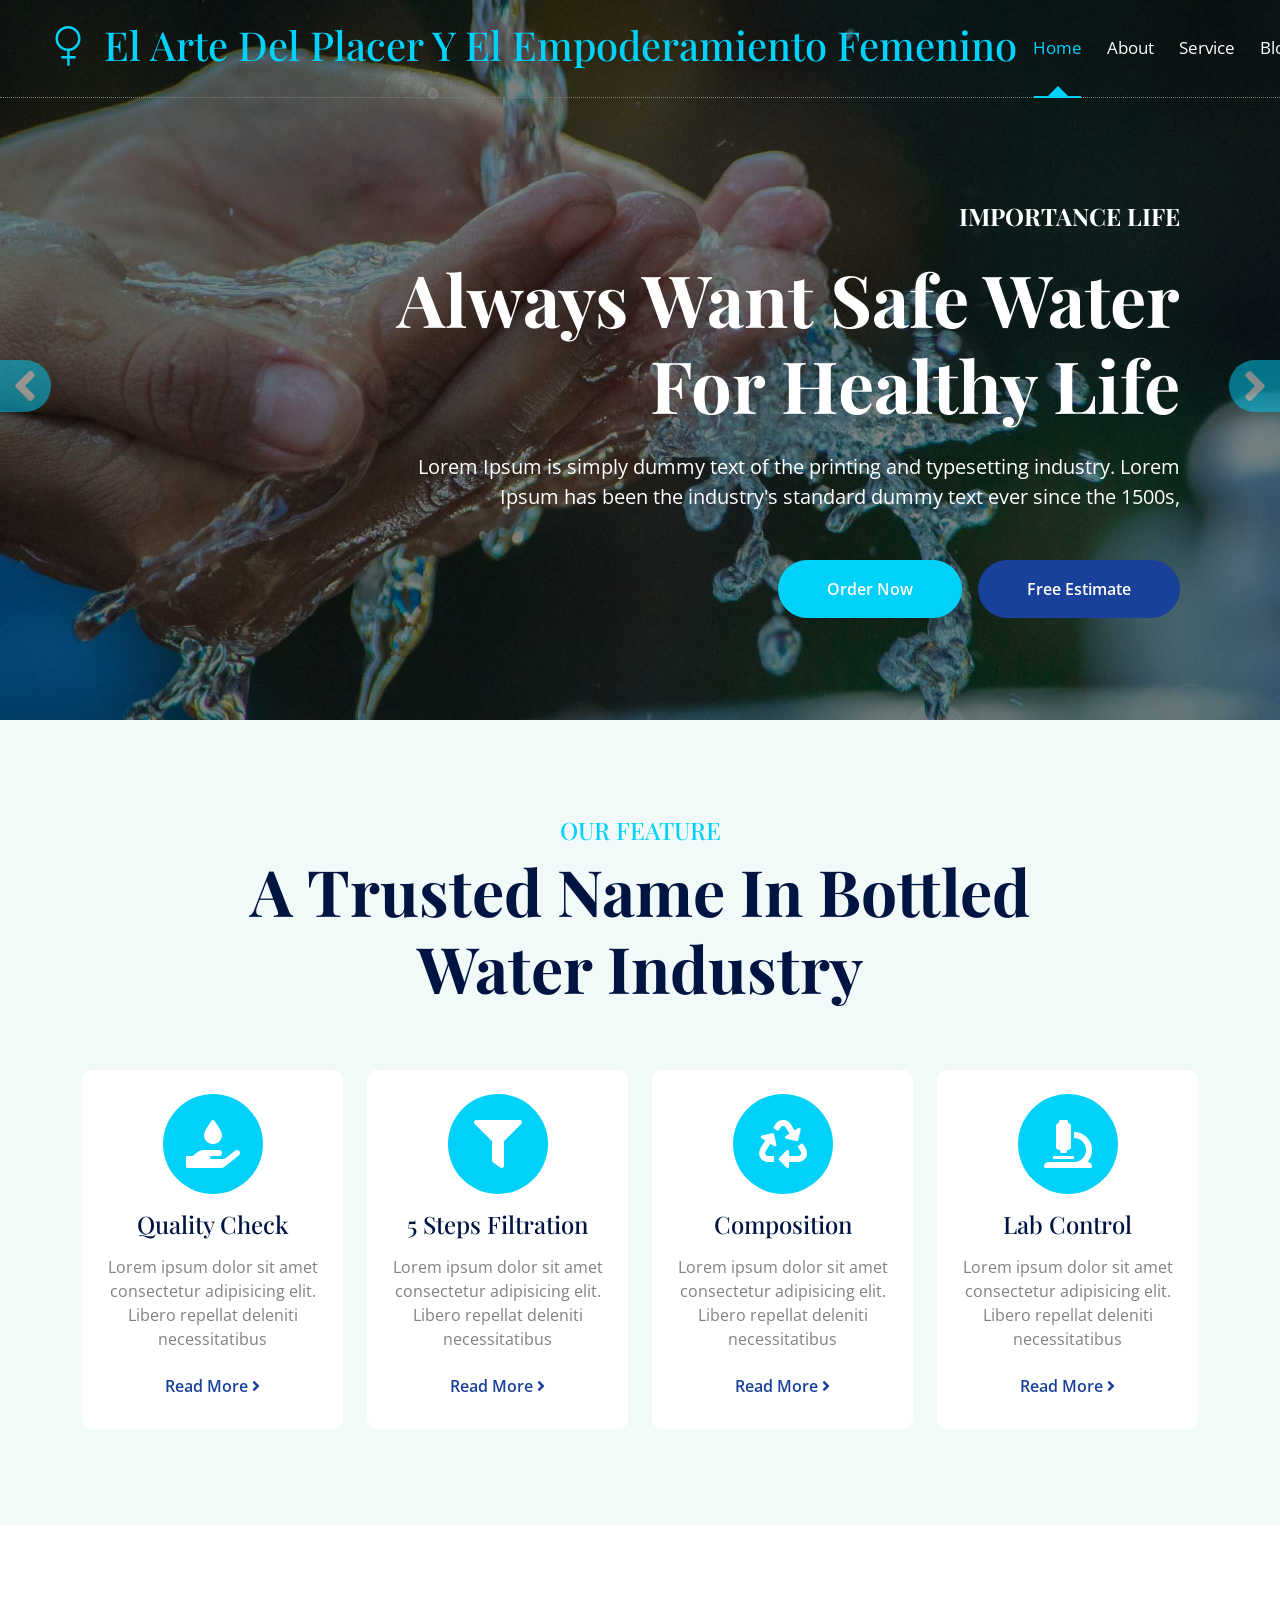
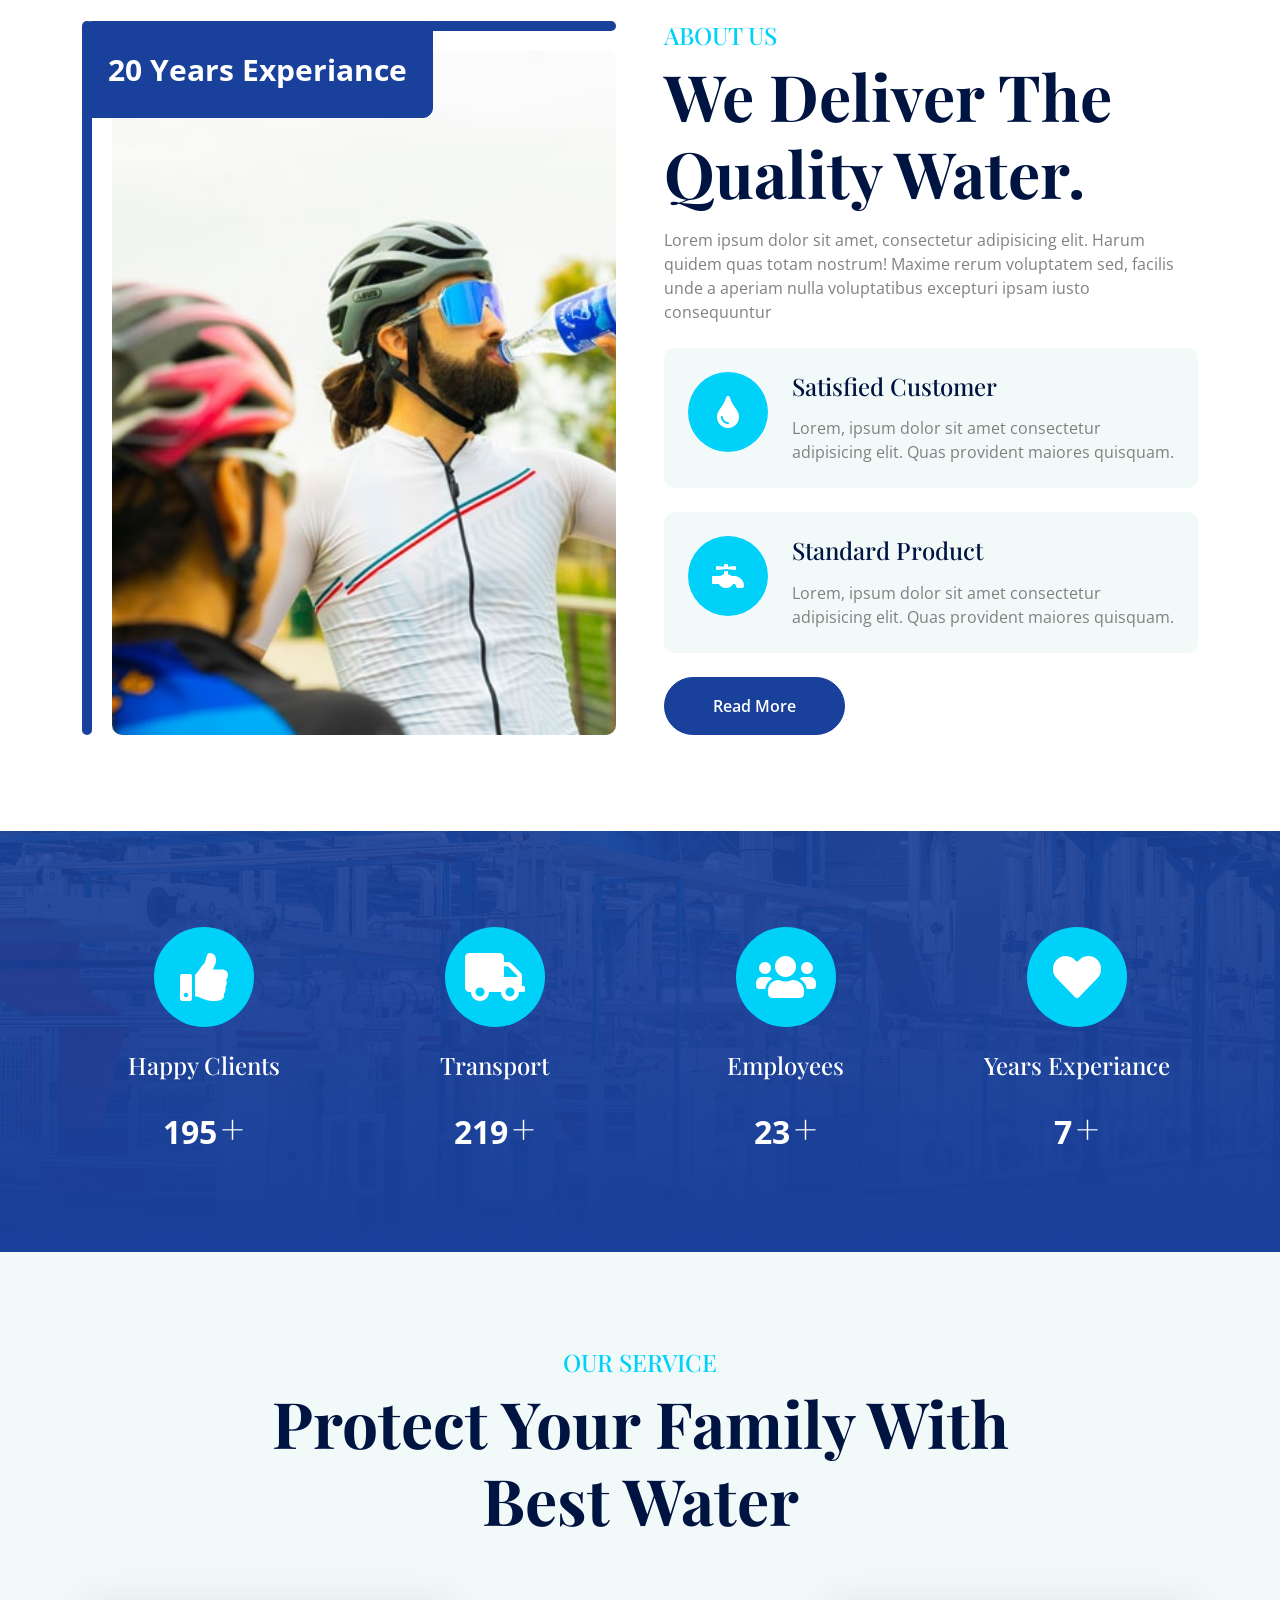
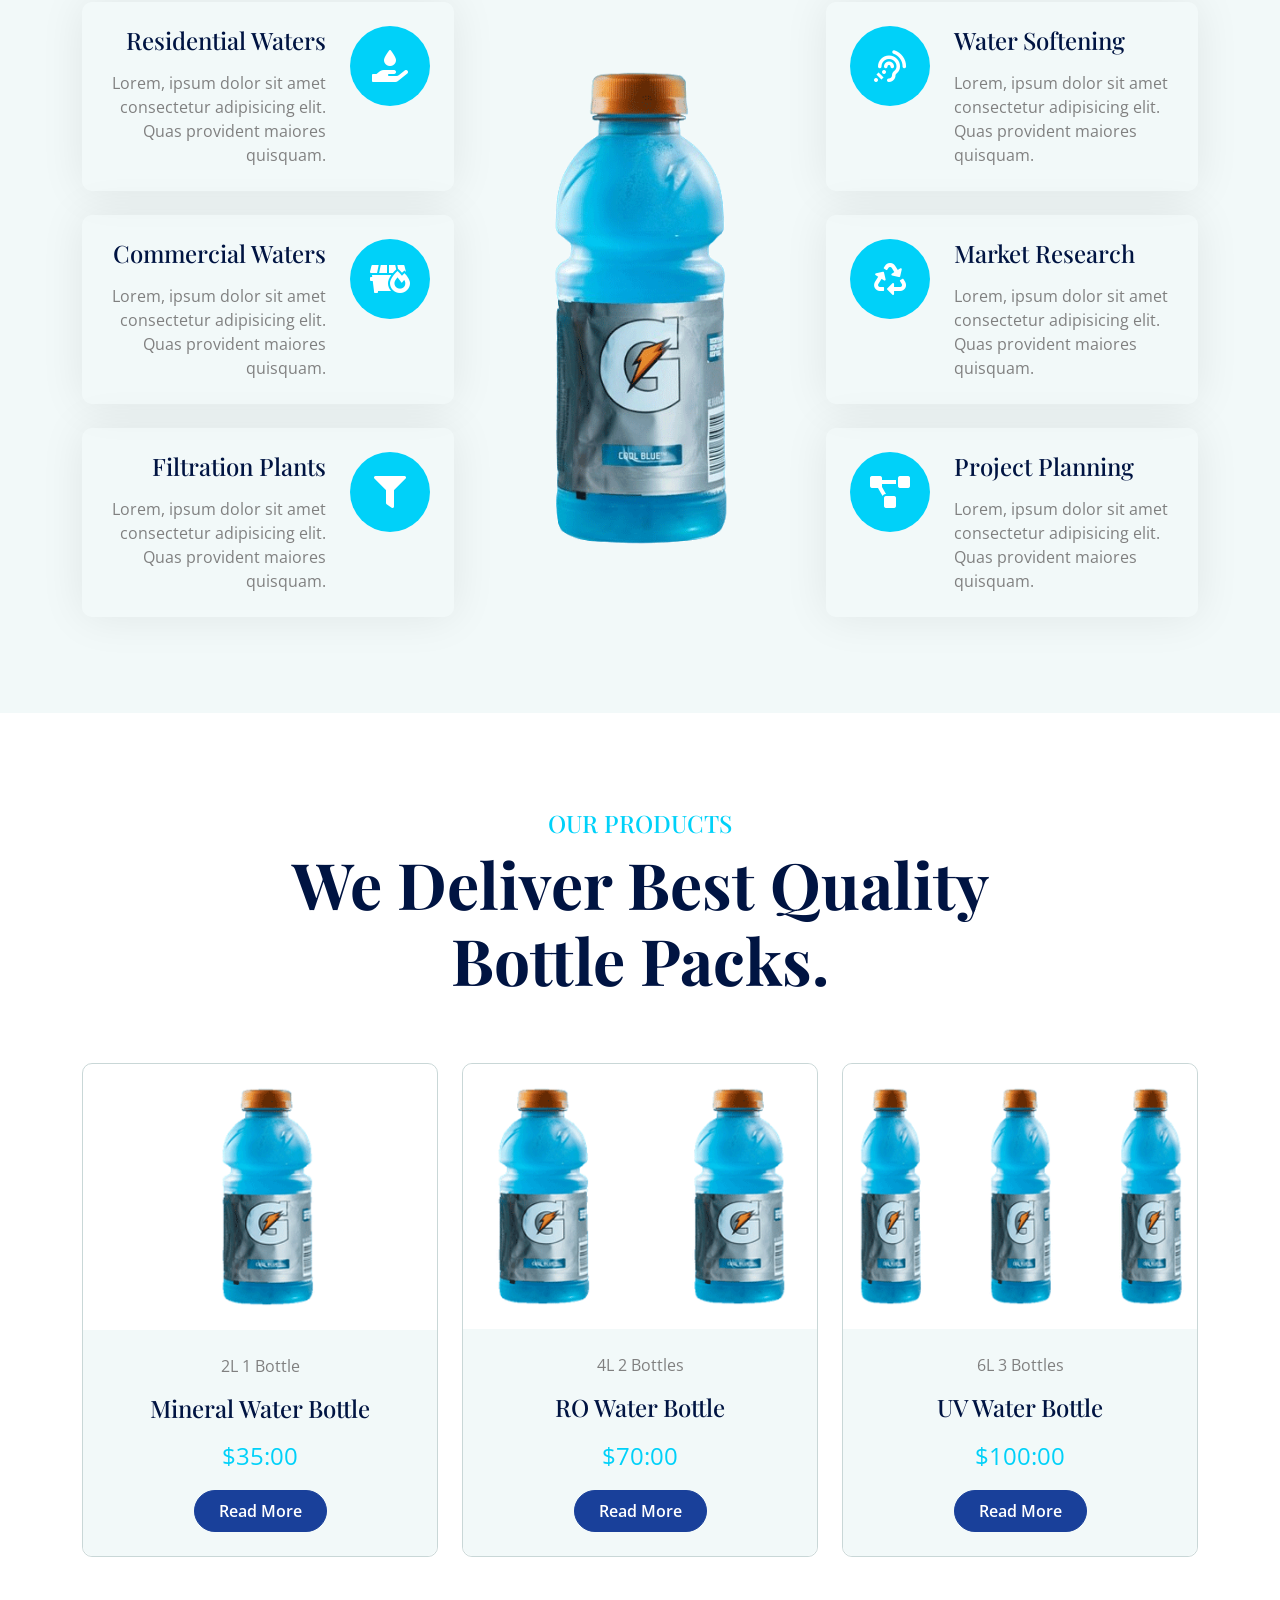
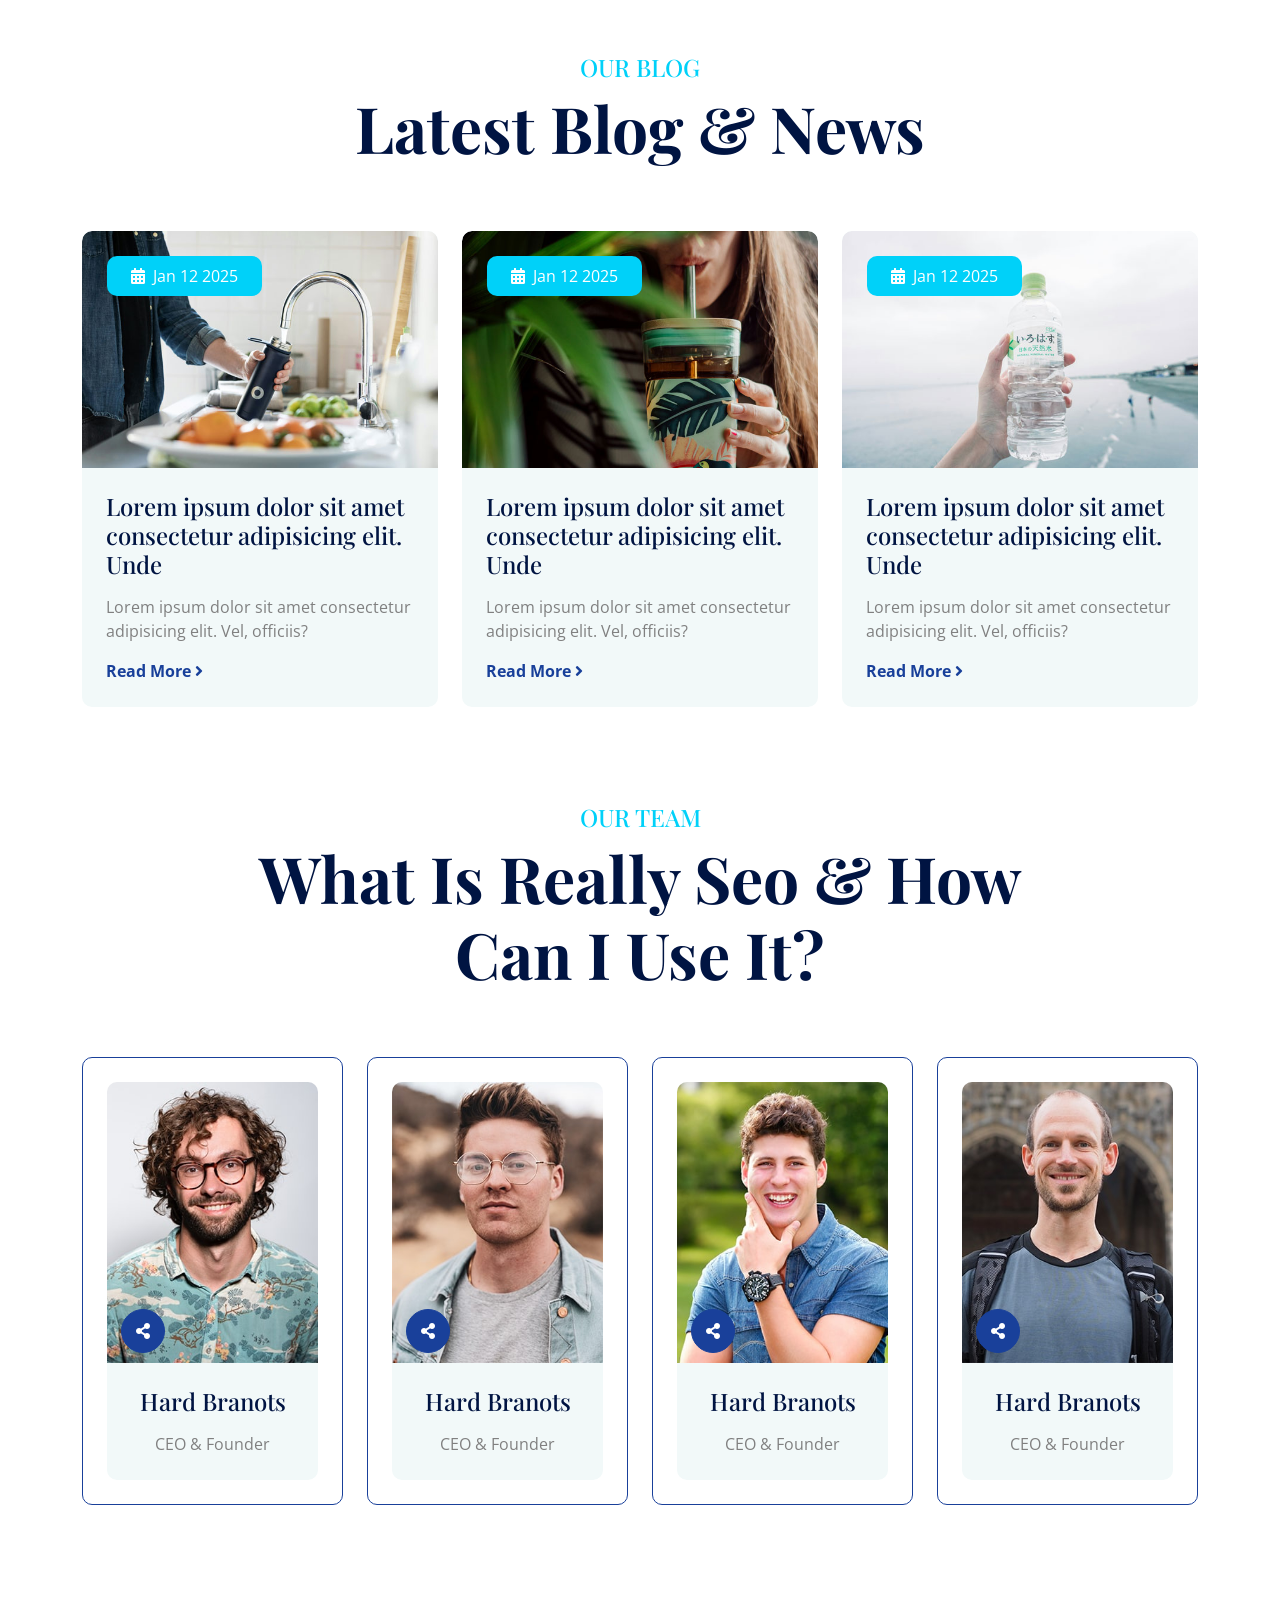
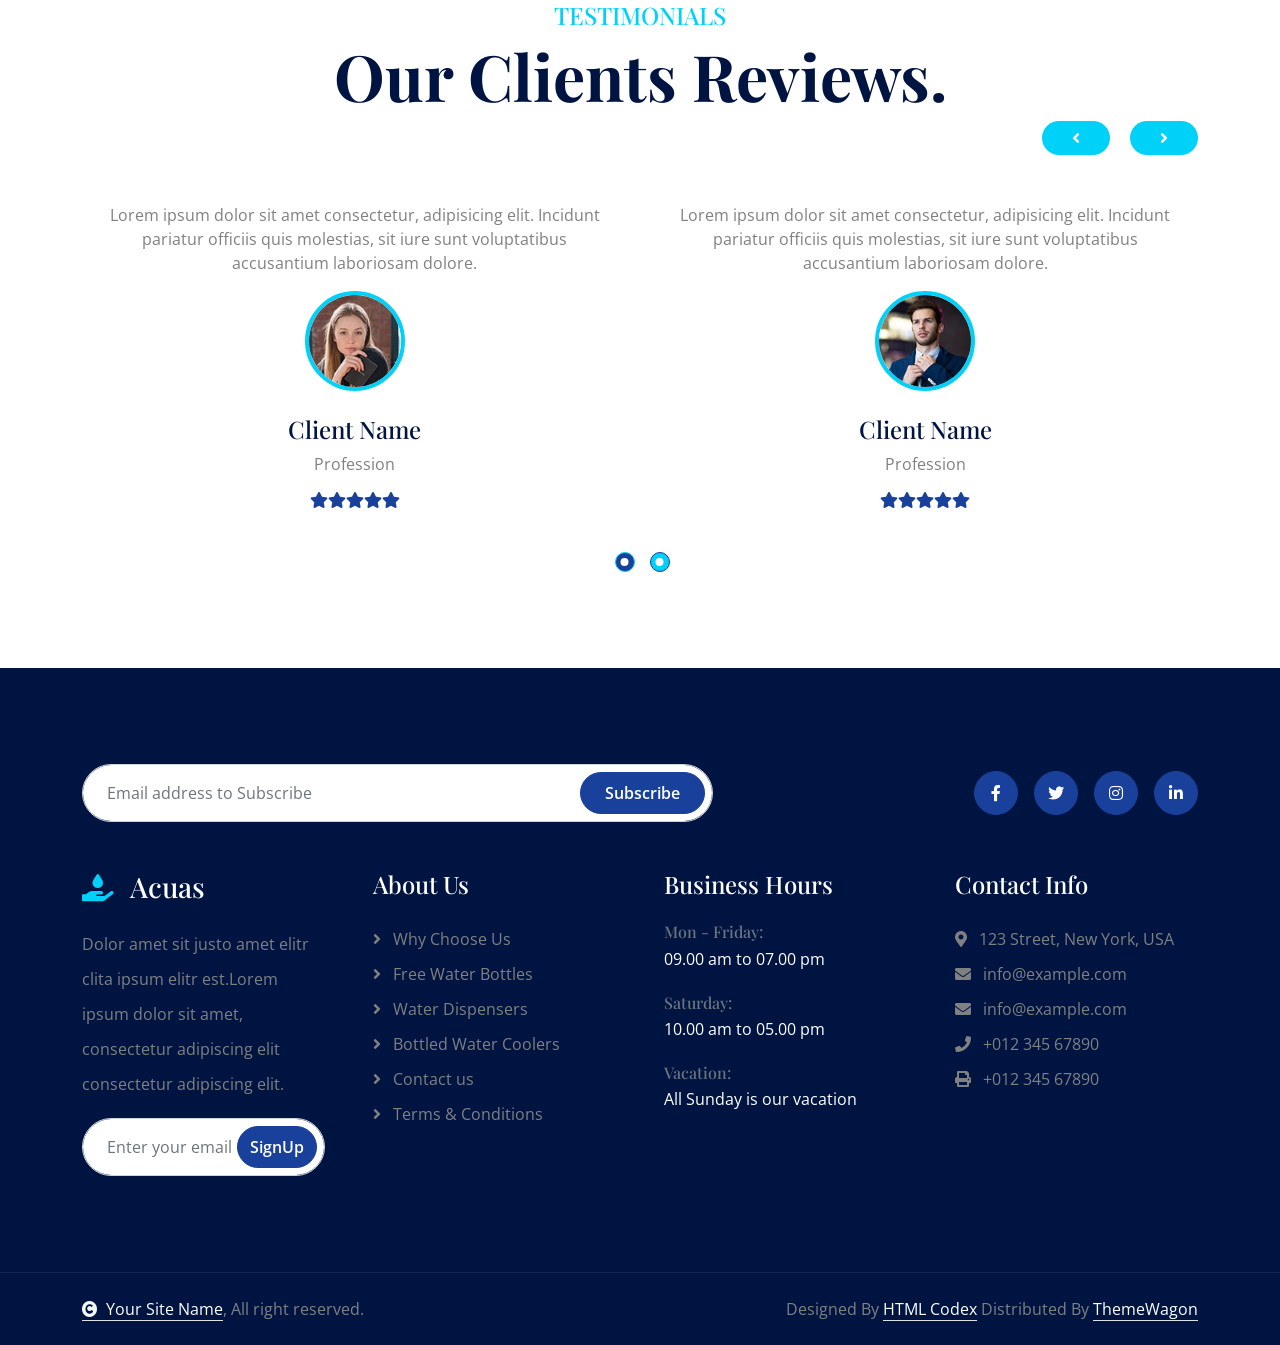
==== commit 64a07845: "primer commit" ====
--- a/index.html
+++ b/index.html
@@ -1,9 +1,10 @@
 <!DOCTYPE html>
-<html lang="en">
+<html lang="es">
 
     <head>
         <meta charset="utf-8">
-        <title>Acuas - Drinking Water Website Template</title>
+        <link rel="icon" type="image/x-icon" href="">
+        <title>El Arte Del Placer Y El Empoderamiento Femenino</title>
         <meta content="width=device-width, initial-scale=1.0" name="viewport">
         <meta content="" name="keywords">
         <meta content="" name="description">
@@ -34,7 +35,7 @@
         <!-- Spinner Start -->
         <div id="spinner" class="show bg-white position-fixed translate-middle w-100 vh-100 top-50 start-50 d-flex align-items-center justify-content-center">
             <div class="spinner-border text-primary" style="width: 3rem; height: 3rem;" role="status">
-                <span class="sr-only">Loading...</span>
+                <span class="sr-only">Cargando...</span>
             </div>
         </div>
         <!-- Spinner End -->
@@ -43,8 +44,7 @@
         <div class="container-fluid position-relative p-0">
             <nav class="navbar navbar-expand-lg navbar-light px-4 px-lg-5 py-3 py-lg-0">
                 <a href="" class="navbar-brand p-0">
-                    <h1 class="text-primary"><i class="fas fa-hand-holding-water me-3"></i>Acuas</h1>
-                    <!-- <img src="img/logo.png" alt="Logo"> -->
+                    <h1 class="text-primary"><i class="fas bi-gender-female me-3"></i>El Arte Del Placer Y El Empoderamiento Femenino</h1>
                 </a>
                 <button class="navbar-toggler" type="button" data-bs-toggle="collapse" data-bs-target="#navbarCollapse">
                     <span class="fa fa-bars"></span>
@@ -67,14 +67,6 @@
                         </div>
                         <a href="contact.html" class="nav-item nav-link">Contact</a>
                     </div>
-                    <div class="d-none d-xl-flex me-3">
-                        <div class="d-flex flex-column pe-3 border-end border-primary">
-                            <span class="text-body">Get Free Delivery</span>
-                            <a href="tel:+4733378901"><span class="text-primary">Free: + 0123 456 7890</span></a>
-                        </div>
-                    </div>
-                    <button class="btn btn-primary btn-md-square d-flex flex-shrink-0 mb-3 mb-lg-0 rounded-circle me-3" data-bs-toggle="modal" data-bs-target="#searchModal"><i class="fas fa-search"></i></button>
-                    <a href="" class="btn btn-primary rounded-pill d-inline-flex flex-shrink-0 py-2 px-4">Order Now</a>
                 </div>
             </nav>
 
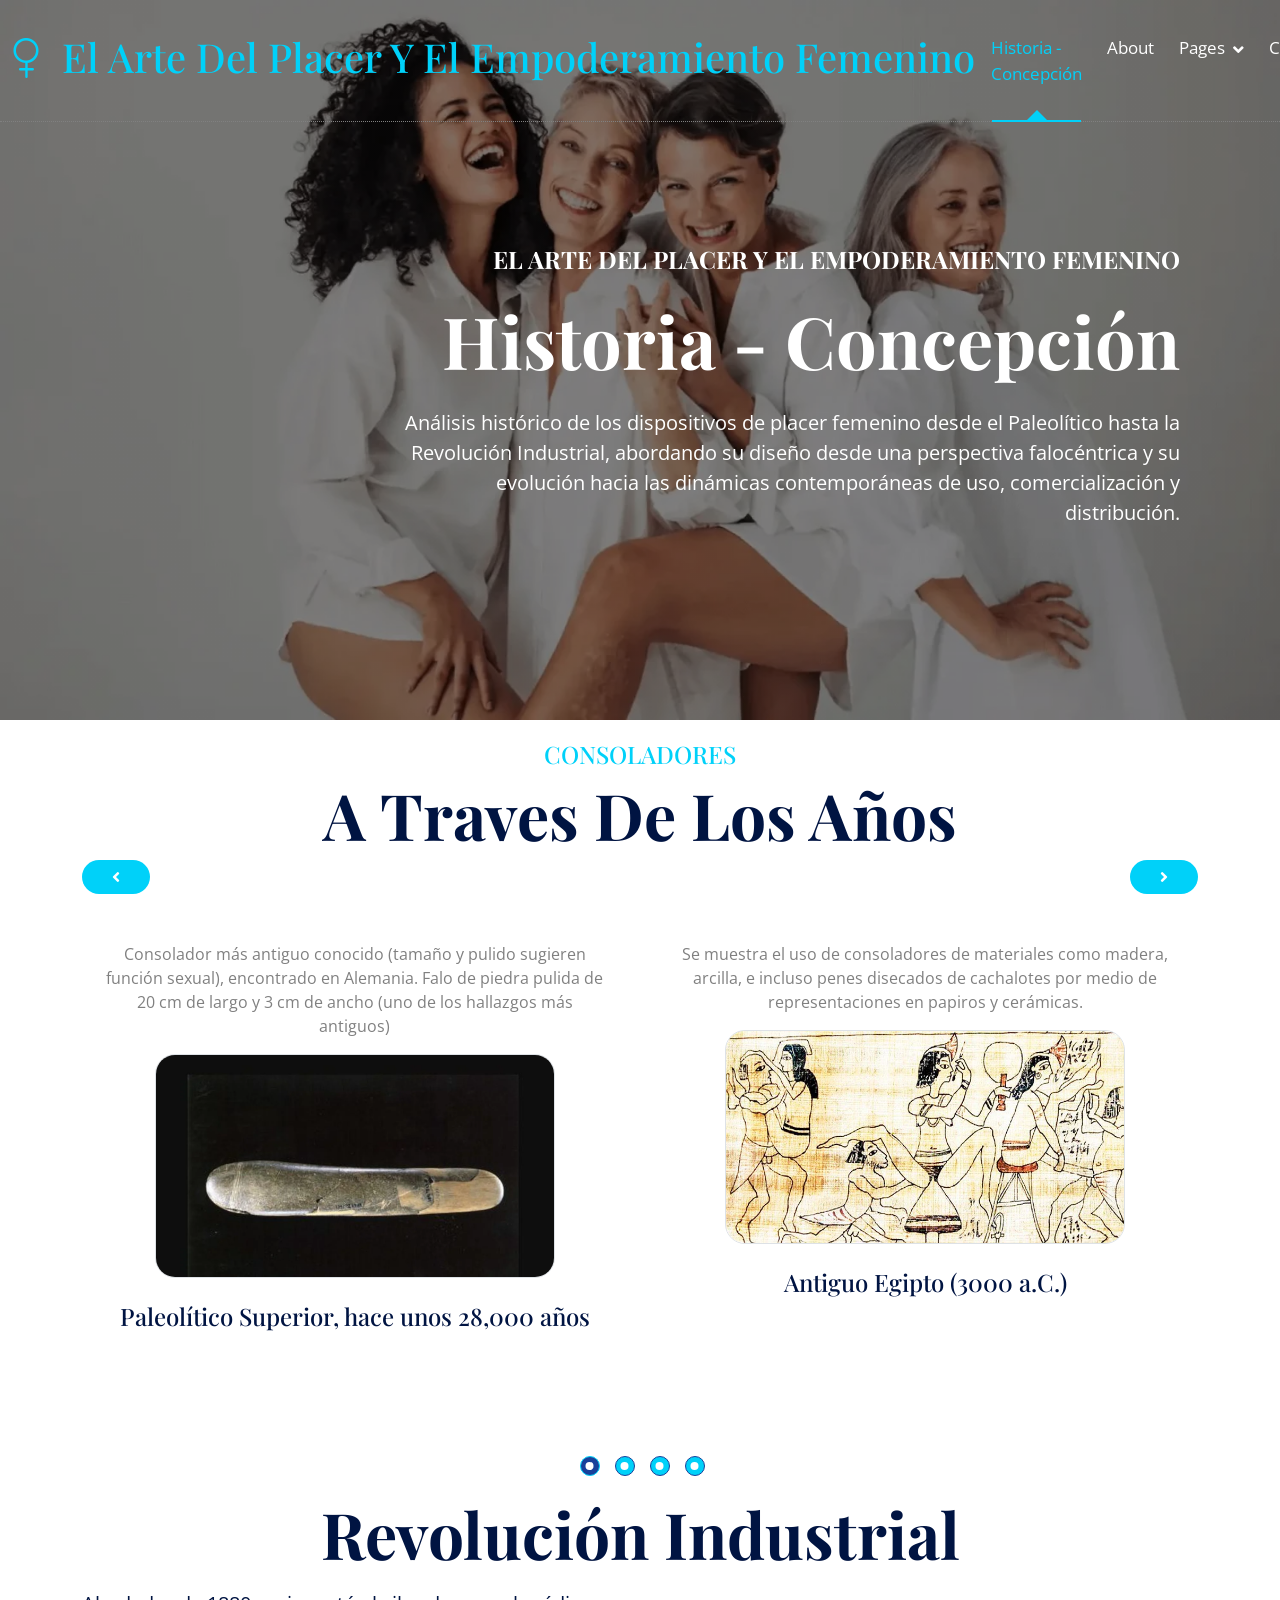
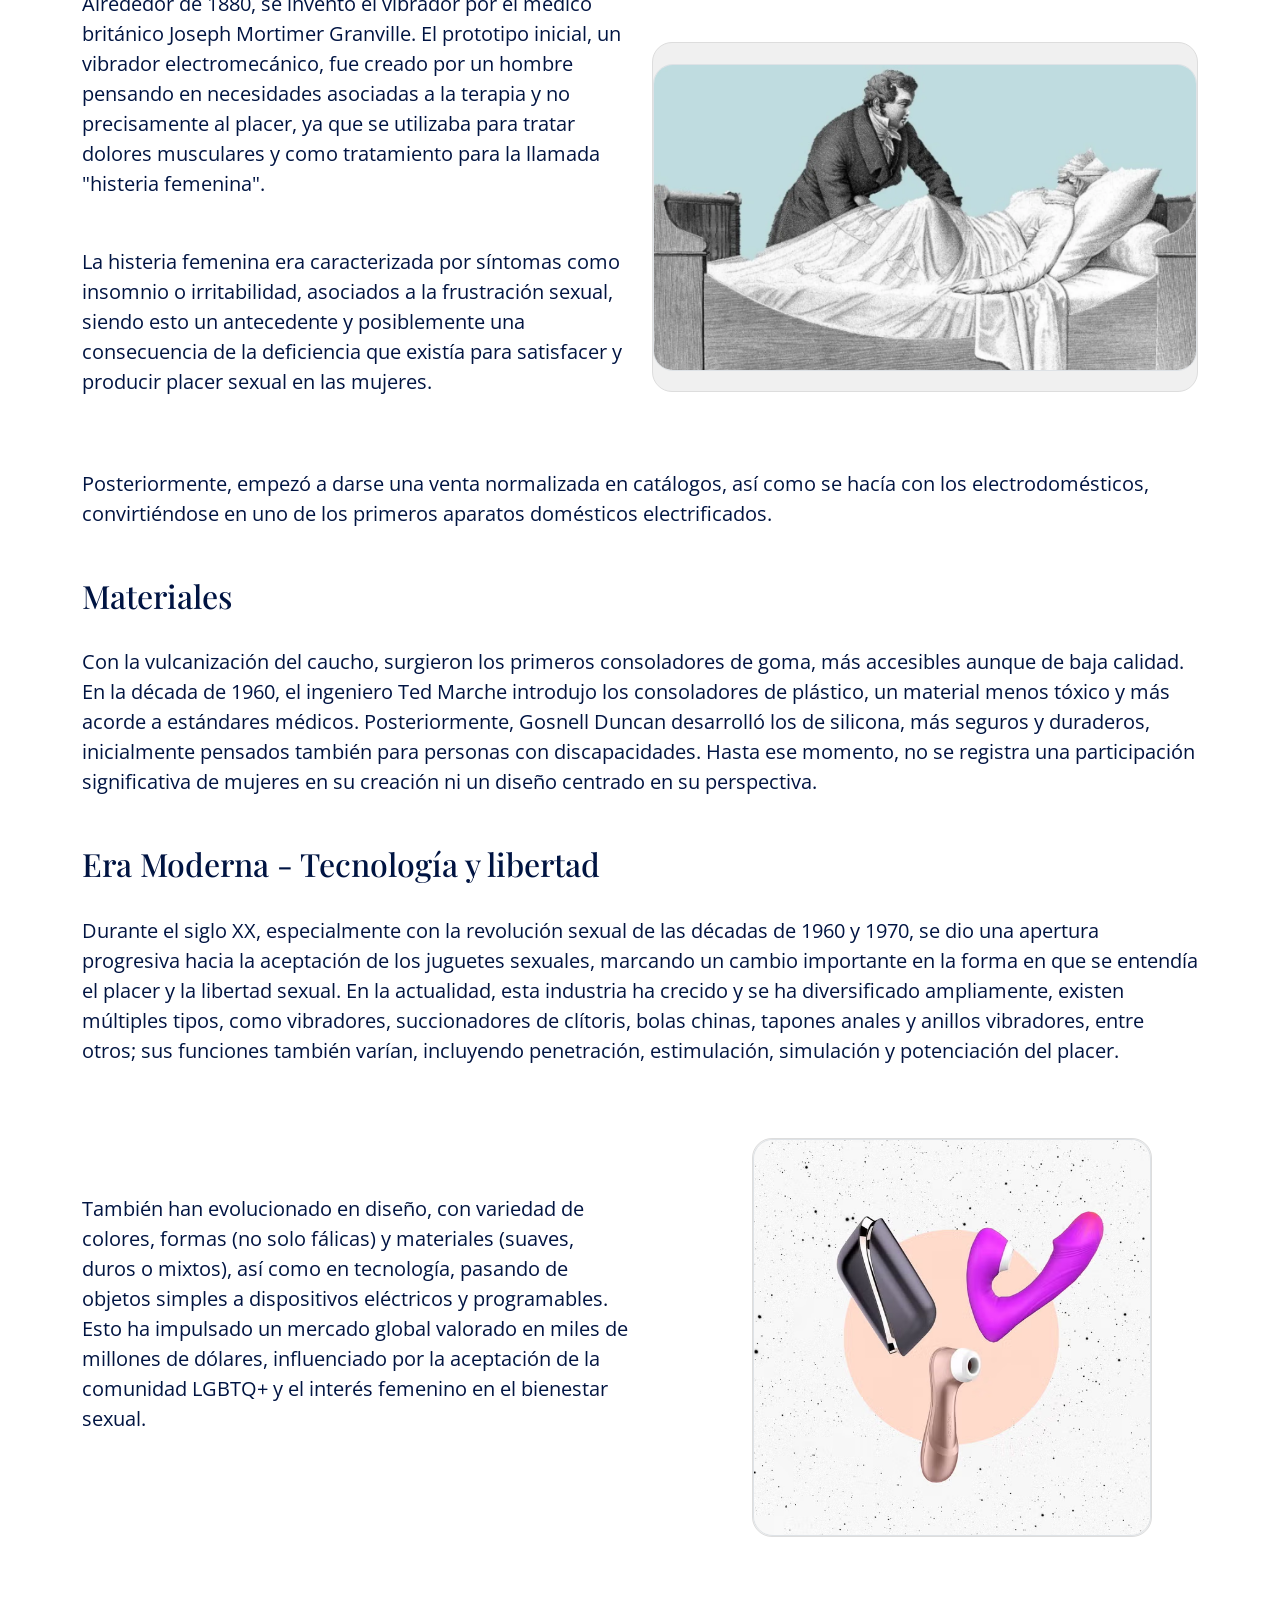
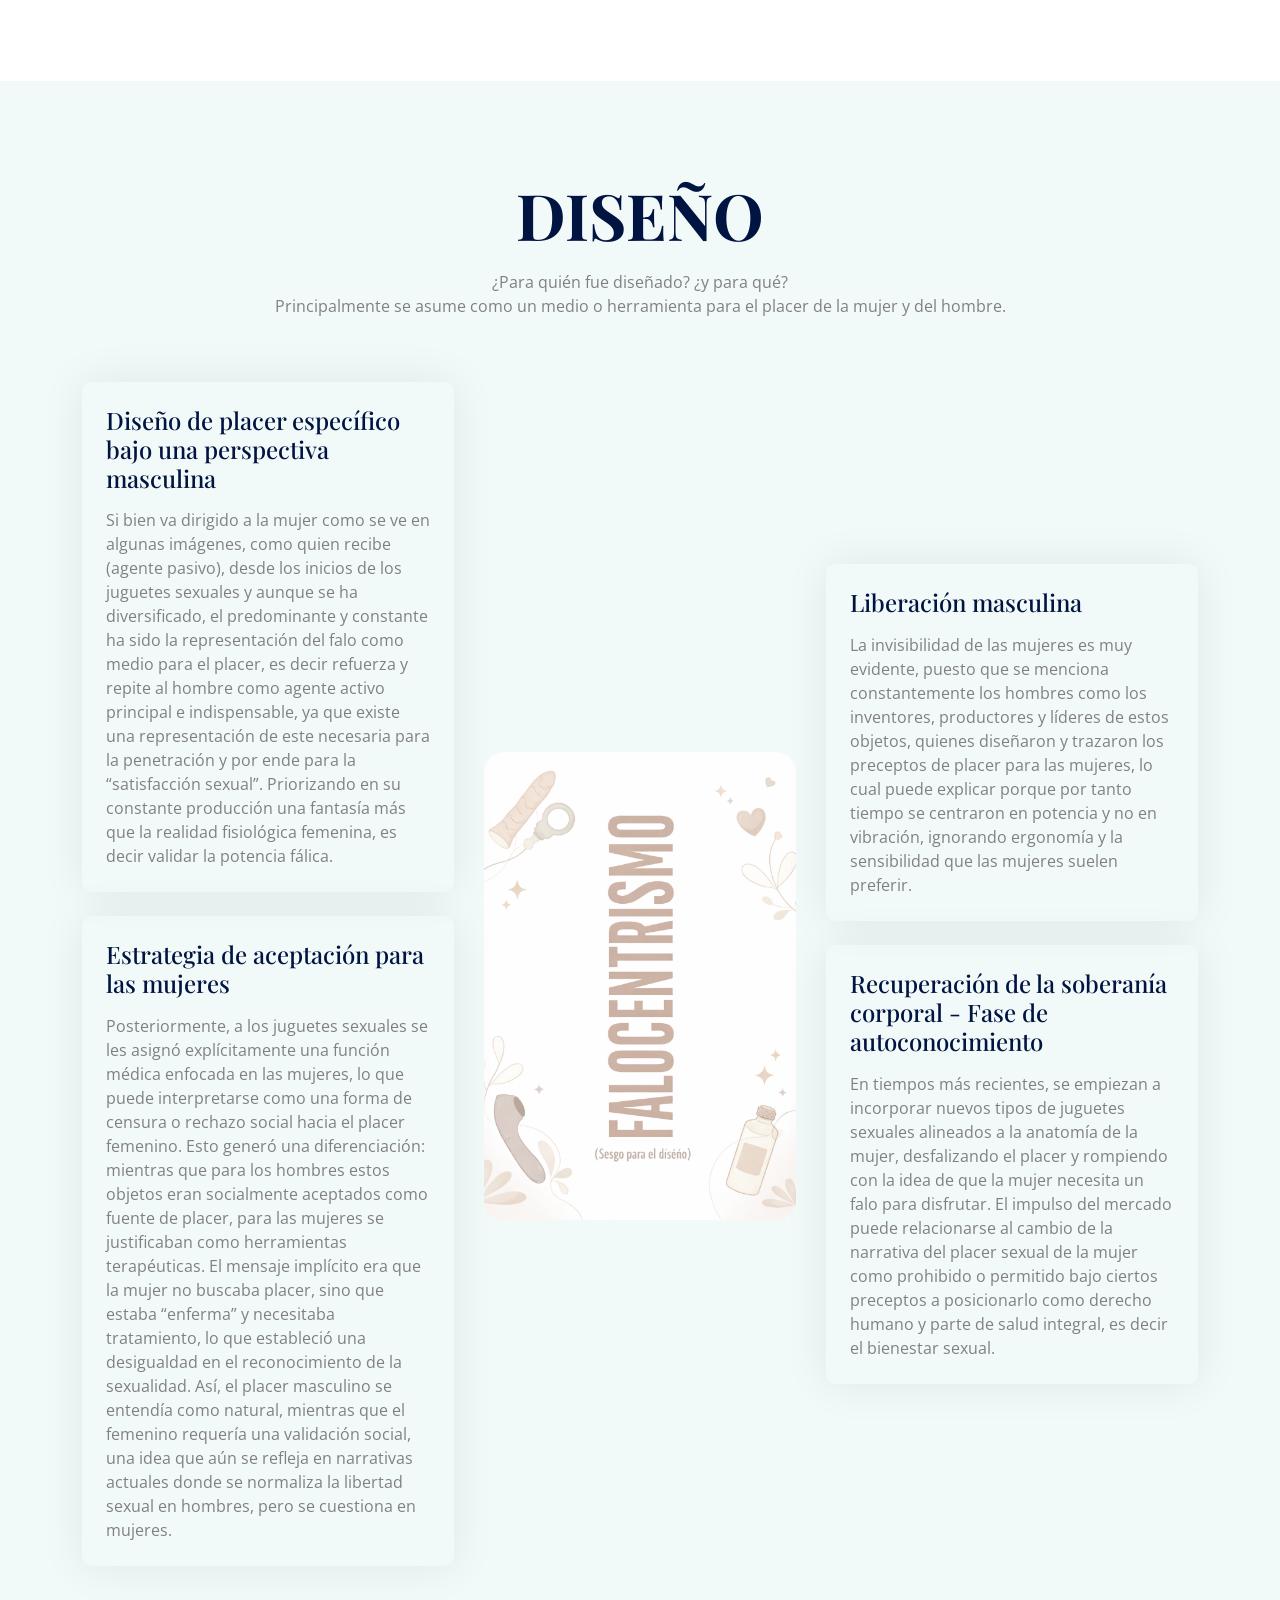
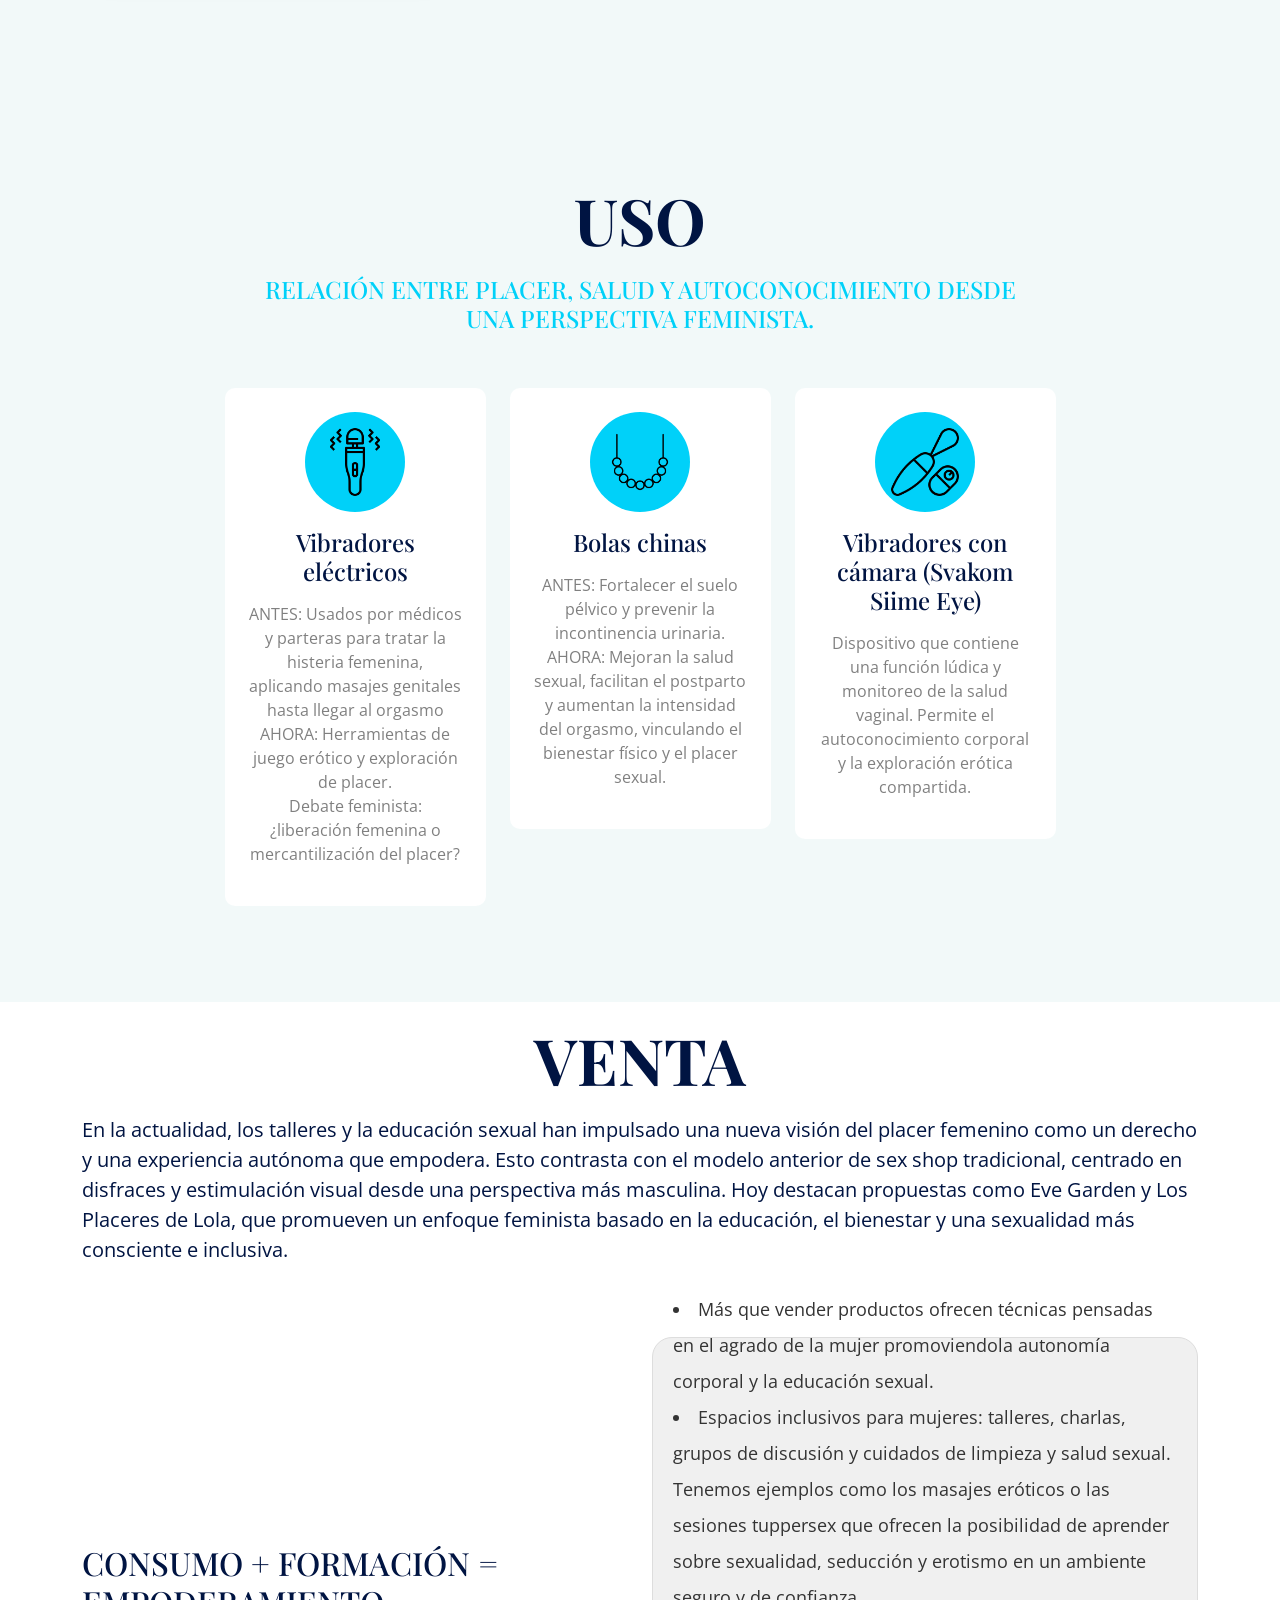
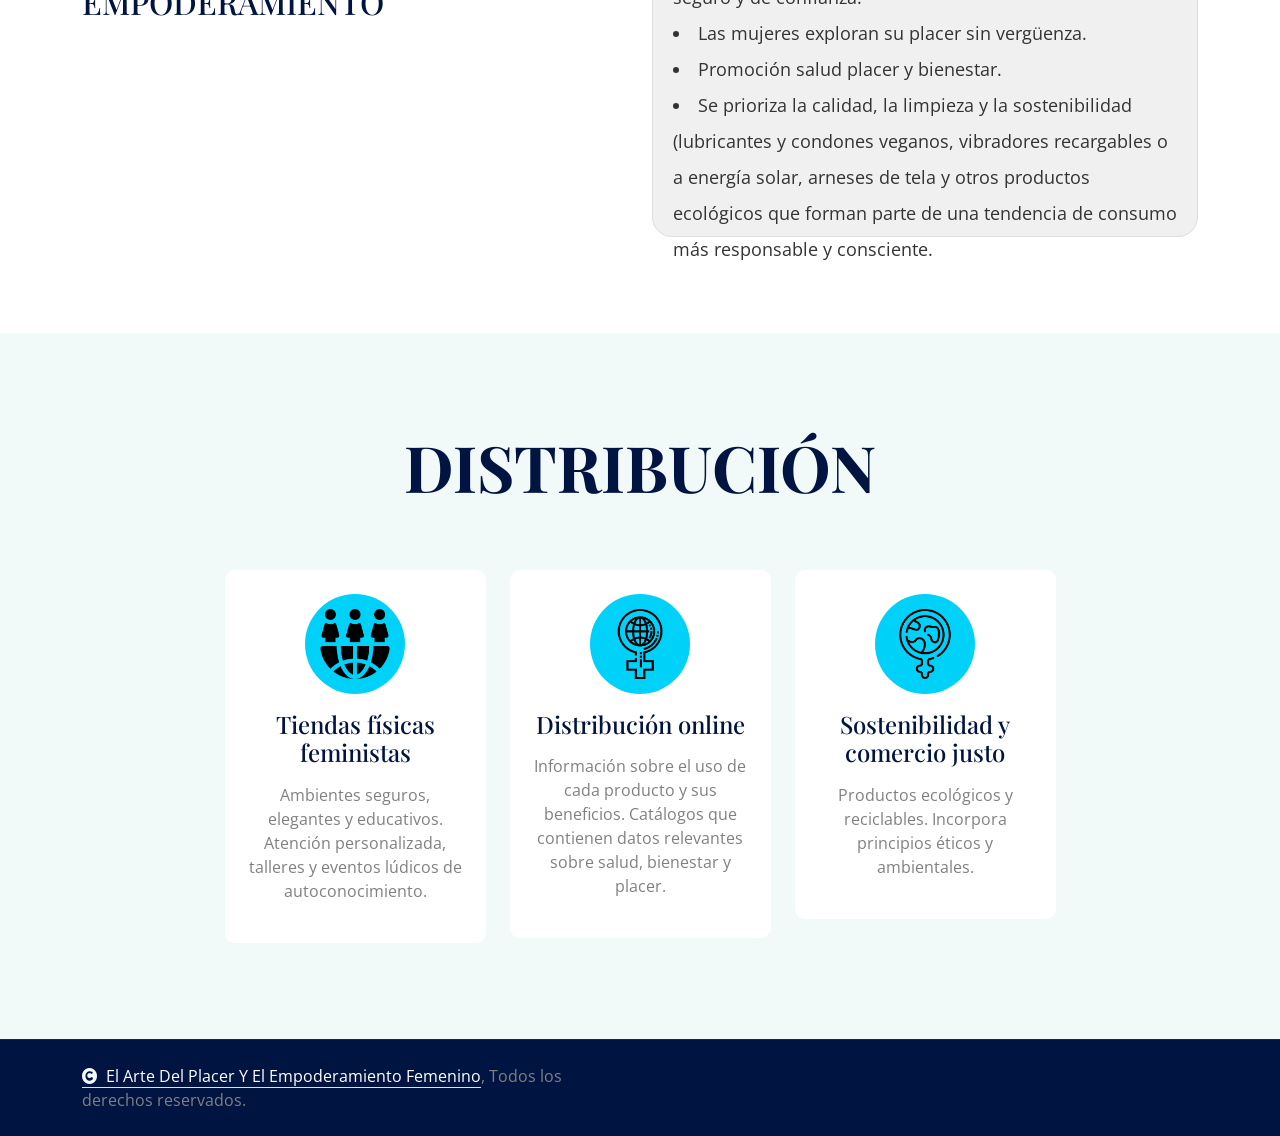
==== commit af6d965a: "segundo commit" ====
--- a/index.html
+++ b/index.html
@@ -44,17 +44,15 @@
         <div class="container-fluid position-relative p-0">
             <nav class="navbar navbar-expand-lg navbar-light px-4 px-lg-5 py-3 py-lg-0">
                 <a href="" class="navbar-brand p-0">
-                    <h1 class="text-primary"><i class="fas bi-gender-female me-3"></i>El Arte Del Placer Y El Empoderamiento Femenino</h1>
+                    <h1 style="margin-left: -30px;" class="text-primary"><i class="fas bi-gender-female me-3"></i>El Arte Del Placer Y El Empoderamiento Femenino</h1>
                 </a>
                 <button class="navbar-toggler" type="button" data-bs-toggle="collapse" data-bs-target="#navbarCollapse">
                     <span class="fa fa-bars"></span>
                 </button>
                 <div class="collapse navbar-collapse" id="navbarCollapse">
                     <div class="navbar-nav ms-auto py-0">
-                        <a href="index.html" class="nav-item nav-link active">Home</a>
+                        <a href="index.html" class="nav-item nav-link active">Historia - Concepción</a>
                         <a href="about.html" class="nav-item nav-link">About</a>
-                        <a href="service.html" class="nav-item nav-link">Service</a>
-                        <a href="blog.html" class="nav-item nav-link">Blog</a>
                         <div class="nav-item dropdown">
                             <a href="#" class="nav-link dropdown-toggle" data-bs-toggle="dropdown">Pages</a>
                             <div class="dropdown-menu m-0">
@@ -73,240 +71,177 @@
             <!-- Carousel Start -->
             <div class="carousel-header">
                 <div id="carouselId" class="carousel slide" data-bs-ride="carousel">
-                    <ol class="carousel-indicators">
-                        <li data-bs-target="#carouselId" data-bs-slide-to="0" class="active"></li>
-                        <li data-bs-target="#carouselId" data-bs-slide-to="1"></li>
-                        <li data-bs-target="#carouselId" data-bs-slide-to="2"></li>
-                    </ol>
                     <div class="carousel-inner" role="listbox">
                         <div class="carousel-item active">
-                            <img src="img/carousel-1.jpg" class="img-fluid w-100" alt="Image">
+                            <img src="img/banner.webp" class="img-fluid w-100" alt="Image">
                             <div class="carousel-caption-1">
                                 <div class="carousel-caption-1-content" style="max-width: 900px;">
-                                    <h4 class="text-white text-uppercase fw-bold mb-4 fadeInLeft animated" data-animation="fadeInLeft" data-delay="1s" style="animation-delay: 1s;" style="letter-spacing: 3px;">Importance life</h4>
-                                    <h1 class="display-2 text-capitalize text-white mb-4 fadeInLeft animated" data-animation="fadeInLeft" data-delay="1.3s" style="animation-delay: 1.3s;">Always Want Safe Water For Healthy Life</h1>
-                                    <p class="mb-5 fs-5 text-white fadeInLeft animated" data-animation="fadeInLeft" data-delay="1.5s" style="animation-delay: 1.5s;">Lorem Ipsum is simply dummy text of the printing and typesetting industry. Lorem Ipsum has been the industry's standard dummy text ever since the 1500s, 
+                                    <h4 class="text-white text-uppercase fw-bold mb-4 fadeInLeft animated" data-animation="fadeInLeft" data-delay="1s" style="animation-delay: 1s;" style="letter-spacing: 3px;">El Arte Del Placer Y El Empoderamiento Femenino</h4>
+                                    <h1 class="display-2 text-capitalize text-white mb-4 fadeInLeft animated" data-animation="fadeInLeft" data-delay="1.3s" style="animation-delay: 1.3s;">Historia - Concepción</h1>
+                                    <p class="mb-5 fs-5 text-white fadeInLeft animated" data-animation="fadeInLeft" data-delay="1.5s" style="animation-delay: 1.5s;">Análisis histórico de los dispositivos de placer femenino desde el Paleolítico hasta la Revolución Industrial, abordando su diseño desde una perspectiva falocéntrica y su evolución hacia las dinámicas contemporáneas de uso, comercialización y distribución. 
                                     </p>
-                                    <div class="carousel-caption-1-content-btn fadeInLeft animated" data-animation="fadeInLeft" data-delay="1.7s" style="animation-delay: 1.7s;">
-                                        <a class="btn btn-primary rounded-pill flex-shrink-0 py-3 px-5 me-2" href="#">Order Now</a>
-                                        <a class="btn btn-secondary rounded-pill flex-shrink-0 py-3 px-5 ms-2" href="#">Free Estimate</a>
-                                    </div>
                                 </div>
                             </div>
                         </div>
-                        <div class="carousel-item">
-                            <img src="img/carousel-2.jpg" class="img-fluid w-100" alt="Image">
-                            <div class="carousel-caption-2">
-                                <div class="carousel-caption-2-content" style="max-width: 900px;">
-                                    <h4 class="text-white text-uppercase fw-bold mb-4 fadeInRight animated" data-animation="fadeInRight" data-delay="1s" style="animation-delay: 1s;" style="letter-spacing: 3px;">Importance life</h4>
-                                    <h1 class="display-2 text-capitalize text-white mb-4 fadeInRight animated" data-animation="fadeInRight" data-delay="1.3s" style="animation-delay: 1.3s;">Always Want Safe Water For Healthy Life</h1>
-                                    <p class="mb-5 fs-5 text-white fadeInRight animated" data-animation="fadeInRight" data-delay="1.5s" style="animation-delay: 1.5s;">Lorem Ipsum is simply dummy text of the printing and typesetting industry. Lorem Ipsum has been the industry's standard dummy text ever since the 1500s, 
-                                    </p>
-                                    <div class="carousel-caption-2-content-btn fadeInRight animated" data-animation="fadeInRight" data-delay="1.7s" style="animation-delay: 1.7s;">
-                                        <a class="btn btn-primary rounded-pill flex-shrink-0 py-3 px-5 me-2" href="#">Order Now</a>
-                                        <a class="btn btn-secondary rounded-pill flex-shrink-0 py-3 px-5 ms-2" href="#">Free Estimate</a>
-                                    </div>
-                                </div>
-                            </div>
-                        </div>
-                    </div>
-                    <button class="carousel-control-prev" type="button" data-bs-target="#carouselId" data-bs-slide="prev">
-                        <span class="carousel-control-prev-icon btn btn-primary fadeInLeft animated" aria-hidden="true" data-animation="fadeInLeft" data-delay="1.1s" style="animation-delay: 1.3s;"> <i class="fa fa-angle-left fa-3x"></i></span>
-                        <span class="visually-hidden">Previous</span>
-                    </button>
-                    <button class="carousel-control-next" type="button" data-bs-target="#carouselId" data-bs-slide="next">
-                        <span class="carousel-control-next-icon btn btn-primary fadeInRight animated" aria-hidden="true" data-animation="fadeInLeft" data-delay="1.1s" style="animation-delay: 1.3s;"><i class="fa fa-angle-right fa-3x"></i></span>
-                        <span class="visually-hidden">Next</span>
-                    </button>
+                    </div>
                 </div>
             </div>
             <!-- Carousel End -->
         </div>
         <!-- Navbar & Hero End -->
 
-        <!-- Modal Search Start -->
-        <div class="modal fade" id="searchModal" tabindex="-1" aria-labelledby="exampleModalLabel" aria-hidden="true">
-            <div class="modal-dialog modal-fullscreen">
-                <div class="modal-content rounded-0">
-                    <div class="modal-header">
-                        <h4 class="modal-title mb-0" id="exampleModalLabel">Search by keyword</h4>
-                        <button type="button" class="btn-close" data-bs-dismiss="modal" aria-label="Close"></button>
-                    </div>
-                    <div class="modal-body d-flex align-items-center">
-                        <div class="input-group w-75 mx-auto d-flex">
-                            <input type="search" class="form-control p-3" placeholder="keywords" aria-describedby="search-icon-1">
-                            <span id="search-icon-1" class="input-group-text btn border p-3"><i class="fa fa-search text-white"></i></span>
-                        </div>
-                    </div>
-                </div>
-            </div>
-        </div>
-        <!-- Modal Search End -->
-
-        <!-- feature Start -->
-        <div class="container-fluid feature bg-light py-5">
-            <div class="container py-5">
+        <!-- Testimonial Start -->
+        <div style="padding-top: 20px;" class="container-fluid testimonial pb-5">
+            <div class="container pb-5">
                 <div class="text-center mx-auto pb-5 wow fadeInUp" data-wow-delay="0.2s" style="max-width: 800px;">
-                    <h4 class="text-uppercase text-primary">Our Feature</h4>
-                    <h1 class="display-3 text-capitalize mb-3">A Trusted Name In Bottled Water Industry</h1>
-                </div>
-                <div class="row g-4">
-                    <div class=" col-md-6 col-lg-6 col-xl-3 wow fadeInUp" data-wow-delay="0.2s">
-                        <div class="feature-item p-4">
-                            <div class="feature-icon mb-3"><i class="fas fa-hand-holding-water text-white fa-3x"></i></div>
-                            <a href="#" class="h4 mb-3">Quality Check</a>
-                            <p class="mb-3">Lorem ipsum dolor sit amet consectetur adipisicing elit. Libero repellat deleniti necessitatibus</p>
-                            <a href="#" class="btn text-secondary">Read More <i class="fa fa-angle-right"></i></a>
-                        </div>
-                    </div>
-                    <div class="col-md-6 col-lg-6 col-xl-3 wow fadeInUp" data-wow-delay="0.4s">
-                        <div class="feature-item p-4">
-                            <div class="feature-icon mb-3"><i class="fas fa-filter text-white fa-3x"></i></div>
-                            <a href="#" class="h4 mb-3">5 Steps Filtration</a>
-                            <p class="mb-3">Lorem ipsum dolor sit amet consectetur adipisicing elit. Libero repellat deleniti necessitatibus</p>
-                            <a href="#" class="btn text-secondary">Read More <i class="fa fa-angle-right"></i></a>
-                        </div>
-                    </div>
-                    <div class="col-md-6 col-lg-6 col-xl-3 wow fadeInUp" data-wow-delay="0.6s">
-                        <div class="feature-item p-4">
-                            <div class="feature-icon mb-3"><i class="fas fa-recycle text-white fa-3x"></i></div>
-                            <a href="#" class="h4 mb-3">Composition</a>
-                            <p class="mb-3">Lorem ipsum dolor sit amet consectetur adipisicing elit. Libero repellat deleniti necessitatibus</p>
-                            <a href="#" class="btn text-secondary">Read More <i class="fa fa-angle-right"></i></a>
-                        </div>
-                    </div>
-                    <div class="col-md-6 col-lg-6 col-xl-3 wow fadeInUp" data-wow-delay="0.8s">
-                        <div class="feature-item p-4">
-                            <div class="feature-icon mb-3"><i class="fas fa-microscope text-white fa-3x"></i></div>
-                            <a href="#" class="h4 mb-3">Lab Control</a>
-                            <p class="mb-3">Lorem ipsum dolor sit amet consectetur adipisicing elit. Libero repellat deleniti necessitatibus</p>
-                            <a href="#" class="btn text-secondary">Read More <i class="fa fa-angle-right"></i></a>
-                        </div>
-                    </div>
-                </div>
-            </div>
-        </div>
-        <!-- feature End -->
-
-
-        <!-- About Start -->
-        <div class="container-fluid about overflow-hidden py-5">
-            <div class="container py-5">
-                <div class="row g-5">
-                    <div class="col-xl-6 wow fadeInLeft" data-wow-delay="0.2s">
-                        <div class="about-img rounded h-100">
-                            <img src="img/about.jpg" class="img-fluid rounded h-100 w-100" style="object-fit: cover;" alt="">
-                            <div class="about-exp"><span>20 Years Experiance</span></div>
-                        </div>
-                    </div>
-                    <div class="col-xl-6 wow fadeInRight" data-wow-delay="0.2s">
-                        <div class="about-item">
-                            <h4 class="text-primary text-uppercase">About Us</h4>
-                            <h1 class="display-3 mb-3">We Deliver The Quality Water.</h1>
-                            <p class="mb-4">Lorem ipsum dolor sit amet, consectetur adipisicing elit. Harum quidem quas totam nostrum! Maxime rerum voluptatem sed, facilis unde a aperiam nulla voluptatibus excepturi ipsam iusto consequuntur
-                            </p>
-                            <div class="bg-light rounded p-4 mb-4">
-                                <div class="row">
-                                    <div class="col-12">
-                                        <div class="d-flex">
-                                            <div class="pe-4">
-                                                <div class="rounded-circle bg-primary d-flex align-items-center justify-content-center" style="width: 80px; height: 80px;"><i class="fas fa-tint text-white fa-2x"></i></div>
-                                            </div>
-                                            <div class="">
-                                                <a href="#" class="h4 d-inline-block mb-3">Satisfied Customer</a>
-                                                <p class="mb-0">Lorem, ipsum dolor sit amet consectetur adipisicing elit. Quas provident maiores quisquam.</p>
-                                            </div>
-                                        </div>
-                                    </div>
-                                </div>
-                            </div>
-                            <div class="bg-light rounded p-4 mb-4">
-                                <div class="row">
-                                    <div class="col-12">
-                                        <div class="d-flex">
-                                            <div class="pe-4">
-                                                <div class="rounded-circle bg-primary d-flex align-items-center justify-content-center" style="width: 80px; height: 80px;"><i class="fas fa-faucet text-white fa-2x"></i></div>
-                                            </div>
-                                            <div class="">
-                                                <a href="#" class="h4 d-inline-block mb-3">Standard Product</a>
-                                                <p class="mb-0">Lorem, ipsum dolor sit amet consectetur adipisicing elit. Quas provident maiores quisquam.</p>
-                                            </div>
-                                        </div>
-                                    </div>
-                                </div>
-                            </div>
-                            <a href="#" class="btn btn-secondary rounded-pill py-3 px-5">Read More</a>
-                        </div>
-                    </div>
-                </div>
-            </div>
-        </div>
-        <!-- About End -->
-
-
-        <!-- Fact Counter -->
-        <div class="container-fluid counter py-5">
-            <div class="container py-5">
-                <div class="row g-5">
-                    <div class="col-md-6 col-lg-6 col-xl-3 wow fadeInUp" data-wow-delay="0.2s">
-                        <div class="counter-item">
-                            <div class="counter-item-icon mx-auto">
-                                <i class="fas fa-thumbs-up fa-3x text-white"></i>
-                            </div>
-                            <h4 class="text-white my-4">Happy Clients</h4>
-                            <div class="counter-counting">
-                                <span class="text-white fs-2 fw-bold" data-toggle="counter-up">456</span>
-                                <span class="h1 fw-bold text-white">+</span>
-                            </div>
-                        </div>
-                    </div>
-                    <div class="col-md-6 col-lg-6 col-xl-3 wow fadeInUp" data-wow-delay="0.4s">
-                        <div class="counter-item">
-                            <div class="counter-item-icon mx-auto">
-                                <i class="fas fa-truck fa-3x text-white"></i>
-                            </div>
-                            <h4 class="text-white my-4">Transport</h4>
-                            <div class="counter-counting">
-                                <span class="text-white fs-2 fw-bold" data-toggle="counter-up">513</span>
-                                <span class="h1 fw-bold text-white">+</span>
-                            </div>
-                        </div>
-                    </div>
-                    <div class="col-md-6 col-lg-6 col-xl-3 wow fadeInUp" data-wow-delay="0.6s">
-                        <div class="counter-item">
-                            <div class="counter-item-icon mx-auto">
-                                <i class="fas fa-users fa-3x text-white"></i>
-                            </div>
-                            <h4 class="text-white my-4">Employees</h4>
-                            <div class="counter-counting">
-                                <span class="text-white fs-2 fw-bold" data-toggle="counter-up">53</span>
-                                <span class="h1 fw-bold text-white">+</span>
-                            </div>
-                        </div>
-                    </div>
-                    <div class="col-md-6 col-lg-6 col-xl-3 wow fadeInUp" data-wow-delay="0.8s">
-                        <div class="counter-item">
-                            <div class="counter-item-icon mx-auto">
-                                <i class="fas fa-heart fa-3x text-white"></i>
-                            </div>
-                            <h4 class="text-white my-4">Years Experiance</h4>
-                            <div class="counter-counting">
-                                <span class="text-white fs-2 fw-bold" data-toggle="counter-up">17</span>
-                                <span class="h1 fw-bold text-white">+</span>
-                            </div>
-                        </div>
-                    </div>
-                </div>
-            </div>
-        </div>
-        <!-- Fact Counter -->
+                    <h4 class="text-uppercase text-primary">Consoladores</h4>
+                    <h1 class="display-3 text-capitalize mb-3">A traves de los años</h1>
+                </div>
+                <div class="owl-carousel testimonial-carousel wow fadeInUp" data-wow-delay="0.3s">
+                    <div class="testimonial-item text-center p-4">
+                        <p>Consolador más antiguo conocido (tamaño y pulido sugieren función sexual), encontrado en Alemania.
+                            Falo de piedra pulida de 20 cm de largo y 3 cm de ancho (uno de los hallazgos más antiguos)
+                        </p>
+                        <div class="d-flex justify-content-center mb-4">
+                            <img src="img/primerConsolador.webp" class="img-fluid border" style=" width: 400px; border-radius: 20px;" alt="">
+                        </div>
+                        <div class="d-block">
+                            <h4 class="text-dark">Paleolítico Superior, hace unos 28,000 años</h4>
+                        </div>
+                    </div>
+                    <div class="testimonial-item text-center p-4">
+                        <p>Se muestra el uso de consoladores de materiales como madera, arcilla, e incluso penes disecados de cachalotes por medio de representaciones en papiros y cerámicas.
+                        </p>
+                        <div class="d-flex justify-content-center mb-4">
+                            <img src="img/consoladorEgipto.webp" class="img-fluid border" style=" width: 400px; border-radius: 20px;" alt="">
+                        </div>
+                        <div class="d-block">
+                            <h4 class="text-dark">Antiguo Egipto (3000 a.C.)</h4>
+                        </div>
+                    </div>
+                    <div class="testimonial-item text-center p-4 d-flex align-items-center justify-content-center" style="min-height: 350px;">
+                        <div>
+                            <p>Los consoladores eran hechos a base de heces de camello secas y recubiertas por resina, resistentes y suaves.
+                            </p>
+                            <div class="d-block">
+                                <h4 class="text-dark">Oriente Medio</h4>
+                            </div>
+                        </div>
+                    </div>
+                    <div class="testimonial-item text-center p-4">
+                        <p>Sus consoladores eran de piedra, madera o cuero lubricados con aceite de oliva (se le llamaba Olisbos), evidenciado en cerámicas del siglo VI a.c. donde muestran mujeres usándolos.
+                        </p>
+                        <div class="d-flex justify-content-center mb-4">
+                            <img src="img/consoladorGrecia.webp" class="img-fluid border" style=" width: 400px; border-radius: 20px;" alt="">
+                        </div>
+                        <div class="d-block">
+                            <h4 class="text-dark">Grecia</h4>
+                        </div>
+                    </div>
+                    <div class="testimonial-item text-center p-4">
+                        <p>Dejo consoladores de bronce y jade en tumbas de la realeza (Se explica como posible reflejo de creencia del sexo como equilibrio entre el yini y el yang).
+                        </p>
+                        <div class="d-flex justify-content-center mb-4">
+                            <img src="img/consoladorChina.webp" class="img-fluid border" style=" width: 200px; border-radius: 20px;" alt="">
+                        </div>
+                        <div class="d-block">
+                            <h4 class="text-dark">Dinastía Han china (206 a.c - 220 d.c)</h4>
+                        </div>
+                    </div>
+                    <div class="testimonial-item text-center p-4">
+                        <p>Mediante este se celebraba el placer sin tabúes y mostraba consoladores de marfil y madera.
+                        </p>
+                        <div class="d-flex justify-content-center mb-4">
+                            <img src="img/consoladorjapon.webp" class="img-fluid border" style=" width: 400px; border-radius: 20px;" alt="">
+                        </div>
+                        <div class="d-block">
+                            <h4 class="text-dark">Japón - Arte erotico del siglo XVII </h4>
+                        </div>
+                    </div>
+                    <div class="testimonial-item text-center p-4 d-flex align-items-center justify-content-center" style="min-height: 350px;">
+                        <div>
+                            <p>Europa: La Iglesia condenó los juguetes sexuales como símbolos de lujuria.
+                                <br>Japón (cultura más abierta): Refinaron los diseños con madera laqueada y texturas variadas. 
+                                <br>Italia (1400): Se documentaron consoladores de cuero y piedra.
+                                <br>China: Uso de anillos hechos de cuerdas o párpados de cabra para prolongar la erección (se piensa en los hombres y su desempeño-placer-necesidades).
+                            </p>
+                            <div class="d-block">
+                                <h4 class="text-dark">Edad media</h4>
+                            </div>
+                        </div>
+                    </div>
+                    <div class="testimonial-item text-center p-4">
+                        <p>Italia: Las tiendas de placer ofrecían consoladores personalizados.
+                            <br>Japón: Se popularizó el arte Shungan (arte erotico).
+                            <br>Europa: La represión sexual limitó la aceptación pública de juguetes sexuales.
+                        </p>
+                        <div class="d-flex justify-content-center mb-4">
+                            <img src="img/consoladorRenacimiento.webp" class="img-fluid border" style=" width: 400px; border-radius: 20px;" alt="">
+                        </div>
+                        <div class="d-block">
+                            <h4 class="text-dark">Renacimiento - Avances materiales - siglo XV</h4>
+                        </div>
+                    </div>
+                </div>
+                <div class="mx-auto pb-5 wow fadeInUp" data-wow-delay="0.2s" style="max-width: 8000px; padding-top: 20px;">
+                    <h1 class="display-3 text-center text-capitalize mb-3">Revolución industrial</h1>
+                    <div class="row align-items-center g-4">
+                        <div class="col-lg-6">
+                            <p class="mb-5 fs-5 text-dark fadeInUp animated text-left" data-wow-delay="0.2s" style="animation-delay: 0.2s;">
+                                Alrededor de 1880, se inventó el vibrador por el médico británico Joseph Mortimer Granville. El prototipo inicial, un vibrador electromecánico, fue creado por un hombre pensando en necesidades asociadas a la terapia y no precisamente al placer, ya que se utilizaba para tratar dolores musculares y como tratamiento para la llamada "histeria femenina".
+                            </p>
+                            <p class="mb-5 fs-5 text-dark fadeInUp animated text-left" data-wow-delay="0.2s" style="animation-delay: 0.2s;">
+                                La histeria femenina era caracterizada por síntomas como insomnio o irritabilidad, asociados a la frustración sexual, siendo esto un antecedente y posiblemente una consecuencia de la deficiencia que existía para satisfacer y producir placer sexual en las mujeres.
+                            </p>
+                        </div>
+                        <div class="col-lg-6">
+                            <div style="width: 100%; height: 350px; background-color: #f0f0f0; border-radius: 20px; display: flex; align-items: center; justify-content: center; border: 1px solid #ddd;">
+                                <img src="img/histeriafemeninafondoazul.webp" class="img-fluid border" style=" width: 100%; border-radius: 20px;" alt="">
+                            </div>
+                        </div>
+                        <p class="mb-5 fs-5 text-dark fadeInUp animated text-left" data-wow-delay="0.2s" style="animation-delay: 0.2s;">
+                                Posteriormente, empezó a darse una venta normalizada en catálogos, así como se hacía con los electrodomésticos, convirtiéndose en uno de los primeros aparatos domésticos electrificados.
+                        </p>
+                    </div>
+                    <div class="row align-items-center g-4">
+                        <h2>Materiales</h2>
+                            <p class="mb-5 fs-5 text-dark fadeInUp animated text-left" data-wow-delay="0.2s" style="animation-delay: 0.2s;">
+                                Con la vulcanización del caucho, surgieron los primeros consoladores de goma, más accesibles aunque de baja calidad.
+                                En la década de 1960, el ingeniero Ted Marche introdujo los consoladores de plástico, un material menos tóxico y más acorde a estándares médicos.
+                                Posteriormente, Gosnell Duncan desarrolló los de silicona, más seguros y duraderos, inicialmente pensados también para personas con discapacidades.
+                                Hasta ese momento, no se registra una participación significativa de mujeres en su creación ni un diseño centrado en su perspectiva.
+                            </p>
+                    </div>
+                    <div class="row align-items-center g-4">
+                        <h2>Era Moderna - Tecnología y libertad</h2>
+                        <p class="mb-5 fs-5 text-dark fadeInUp animated text-left" data-wow-delay="0.2s" style="animation-delay: 0.2s;">
+                                Durante el siglo XX, especialmente con la revolución sexual de las décadas de 1960 y 1970, se dio una apertura progresiva hacia la aceptación de los juguetes sexuales, marcando un cambio importante en la forma en que se entendía el placer y la libertad sexual.
+                                En la actualidad, esta industria ha crecido y se ha diversificado ampliamente, existen múltiples tipos, como vibradores, succionadores de clítoris, bolas chinas, tapones anales y anillos vibradores, entre otros; sus funciones también varían, incluyendo penetración, estimulación, simulación y potenciación del placer.
+                        </p>
+                        <div class="col-lg-6">
+                            <p class="mb-5 fs-5 text-dark fadeInUp animated text-left" data-wow-delay="0.2s" style="animation-delay: 0.2s;">
+                                También han evolucionado en diseño, con variedad de colores, formas (no solo fálicas) y materiales (suaves, duros o mixtos), así como en tecnología, pasando de objetos simples a dispositivos eléctricos y programables. Esto ha impulsado un mercado global valorado en miles de millones de dólares, influenciado por la aceptación de la comunidad LGBTQ+ y el interés femenino en el bienestar sexual.
+                            </p>
+                        </div>
+                        <div class="col-lg-6">
+                            <div style="width: 400px;  background-color: #f0f0f0; border-radius: 20px; margin-left: 100px; display: flex; align-items: center; justify-content: center; border: 1px solid #ddd;">
+                                <img src="img/actualidadConsoladores.avif" class="img-fluid border" style=" width: 100%; border-radius: 20px;" alt="">
+                            </div>
+                        </div>
+                    </div>
+                </div>
+            </div>
+        </div>
+        <!-- Testimonial End -->
 
         <!-- Service Start -->
         <div class="container-fluid service bg-light overflow-hidden py-5">
             <div class="container py-5">
                 <div class="text-center mx-auto pb-5 wow fadeInUp" data-wow-delay="0.2s" style="max-width: 800px;">
-                    <h4 class="text-uppercase text-primary">Our Service</h4>
-                    <h1 class="display-3 text-capitalize mb-3">Protect Your Family with Best Water</h1>
+                    <h1 class="display-3 text-capitalize mb-3">DISEÑO</h1>
+                    <p>¿Para quién fue diseñado? ¿y para qué?
+                        <br>Principalmente se asume como un medio o herramienta para el placer de la mujer y del hombre.
+                    </p>
                 </div>
                 <div class="row gx-0 gy-4 align-items-center">
                     <div class="col-lg-6 col-xl-4 wow fadeInLeft" data-wow-delay="0.2s">
@@ -314,12 +249,9 @@
                             <div class="row">
                                 <div class="col-12">
                                     <div class="d-flex">
-                                        <div class="service-content text-end">
-                                            <a href="#" class="h4 d-inline-block mb-3">Residential Waters</a>
-                                            <p class="mb-0">Lorem, ipsum dolor sit amet consectetur adipisicing elit. Quas provident maiores quisquam.</p>
-                                        </div>
-                                        <div class="ps-4">
-                                            <div class="service-btn"><i class="fas fa-hand-holding-water text-white fa-2x"></i></div>
+                                        <div class="service-content">
+                                            <a href="#" class="h4 d-inline-block mb-3">Diseño de placer específico bajo una perspectiva masculina</a>
+                                            <p class="mb-0">Si bien va dirigido a la mujer como se ve en algunas imágenes, como quien recibe (agente pasivo), desde los inicios de los juguetes sexuales y aunque se ha diversificado, el predominante y constante ha sido la representación del falo como medio para el placer, es decir refuerza y repite al hombre como agente activo principal e indispensable, ya que existe una representación de este necesaria para la penetración y por ende para la “satisfacción sexual”. Priorizando en su constante producción una fantasía más que la realidad fisiológica femenina, es decir validar la potencia fálica.</p>
                                         </div>
                                     </div>
                                 </div>
@@ -329,36 +261,18 @@
                             <div class="row">
                                 <div class="col-12">
                                     <div class="d-flex">
-                                        <div class="service-content text-end">
-                                            <a href="#" class="h4 d-inline-block mb-3">Commercial Waters</a>
-                                            <p class="mb-0">Lorem, ipsum dolor sit amet consectetur adipisicing elit. Quas provident maiores quisquam.</p>
-                                        </div>
-                                        <div class="ps-4">
-                                            <div class="service-btn"><i class="fas fa-dumpster-fire text-white fa-2x"></i></div>
+                                        <div class="service-content">
+                                            <a href="#" class="h4 d-inline-block mb-3">Estrategia de aceptación para las mujeres</a>
+                                            <p class="mb-0">Posteriormente, a los juguetes sexuales se les asignó explícitamente una función médica enfocada en las mujeres, lo que puede interpretarse como una forma de censura o rechazo social hacia el placer femenino. Esto generó una diferenciación: mientras que para los hombres estos objetos eran socialmente aceptados como fuente de placer, para las mujeres se justificaban como herramientas terapéuticas. El mensaje implícito era que la mujer no buscaba placer, sino que estaba “enferma” y necesitaba tratamiento, lo que estableció una desigualdad en el reconocimiento de la sexualidad. Así, el placer masculino se entendía como natural, mientras que el femenino requería una validación social, una idea que aún se refleja en narrativas actuales donde se normaliza la libertad sexual en hombres, pero se cuestiona en mujeres.</p>
                                         </div>
                                     </div>
                                 </div>
                             </div>
                         </div>
-                        <div class="service-item rounded p-4 mb-0">
-                            <div class="row">
-                                <div class="col-12">
-                                    <div class="d-flex">
-                                        <div class="service-content text-end">
-                                            <a href="#" class="h4 d-inline-block mb-3">Filtration Plants</a>
-                                            <p class="mb-0">Lorem, ipsum dolor sit amet consectetur adipisicing elit. Quas provident maiores quisquam.</p>
-                                        </div>
-                                        <div class="ps-4">
-                                            <div class="service-btn"><i class="fas fa-filter text-white fa-2x"></i></div>
-                                        </div>
-                                    </div>
-                                </div>
-                            </div>
-                        </div>
                     </div>
                     <div class="col-lg-6 col-xl-4 wow fadeInUp" data-wow-delay="0.3s">
-                        <div class="bg-transparent">
-                            <img src="img/water.png" class="img-fluid w-100" alt="">
+                        <div class="bg-transparent" style="padding: 30px;">
+                            <img src="img/falocentrismo.png" class="img-fluid w-100" alt="" style="border-radius: 20px;">
                         </div>
                     </div>
                     <div class="col-lg-6 col-xl-4 wow fadeInRight" data-wow-delay="0.2s">
@@ -366,12 +280,9 @@
                             <div class="row">
                                 <div class="col-12">
                                     <div class="d-flex">
-                                        <div class="pe-4">
-                                            <div class="service-btn"><i class="fas fa-assistive-listening-systems text-white fa-2x"></i></div>
-                                        </div>
                                         <div class="service-content">
-                                            <a href="#" class="h4 d-inline-block mb-3">Water Softening</a>
-                                            <p class="mb-0">Lorem, ipsum dolor sit amet consectetur adipisicing elit. Quas provident maiores quisquam.</p>
+                                            <a href="#" class="h4 d-inline-block mb-3">Liberación masculina</a>
+                                            <p class="mb-0">La invisibilidad de las mujeres es muy evidente, puesto que se menciona constantemente los hombres como los inventores, productores y líderes de estos objetos, quienes diseñaron y trazaron los preceptos de placer para las mujeres, lo cual puede explicar porque por tanto tiempo se centraron en potencia y no en vibración, ignorando ergonomía y la sensibilidad que las mujeres suelen preferir.</p>
                                         </div>
                                     </div>
                                 </div>
@@ -380,413 +291,146 @@
                         <div class="service-item rounded p-4 mb-4">
                             <div class="row">
                                 <div class="col-12">
-                                    <div class="d-flex">
-                                        <div class="pe-4">
-                                            <div class="service-btn"><i class="fas fa-recycle text-white fa-2x"></i></div>
-                                        </div>
                                         <div class="service-content">
-                                            <a href="#" class="h4 d-inline-block mb-3">Market Research</a>
-                                            <p class="mb-0">Lorem, ipsum dolor sit amet consectetur adipisicing elit. Quas provident maiores quisquam.</p>
+                                            <a href="#" class="h4 d-inline-block mb-3">Recuperación de la soberanía corporal - Fase de autoconocimiento</a>
+                                            <p class="mb-0">En tiempos más recientes, se empiezan a incorporar nuevos tipos de juguetes sexuales alineados a la anatomía de la mujer, desfalizando el placer y rompiendo con la idea de que la mujer necesita un falo para disfrutar. El impulso del mercado puede relacionarse al cambio de la narrativa del placer sexual de la mujer como prohibido o permitido bajo ciertos preceptos a posicionarlo como derecho humano y parte de salud integral, es decir el bienestar sexual.</p>
                                         </div>
                                     </div>
                                 </div>
                             </div>
                         </div>
-                        <div class="service-item rounded p-4 mb-0">
-                            <div class="row">
-                                <div class="col-12">
-                                    <div class="d-flex">
-                                        <div class="pe-4">
-                                            <div class="service-btn"><i class="fas fa-project-diagram text-white fa-2x"></i></div>
-                                        </div>
-                                        <div class="service-content">
-                                            <a href="#" class="h4 d-inline-block mb-3">Project Planning</a>
-                                            <p class="mb-0">Lorem, ipsum dolor sit amet consectetur adipisicing elit. Quas provident maiores quisquam.</p>
-                                        </div>
-                                    </div>
-                                </div>
-                            </div>
-                        </div>
                     </div>
                 </div>
             </div>
         </div>
         <!-- Service End -->
 
-
-        <!-- Products Start -->
-        <div class="container-fluid product py-5">
+        <!-- feature Start -->
+        <div class="container-fluid feature bg-light py-5">
             <div class="container py-5">
                 <div class="text-center mx-auto pb-5 wow fadeInUp" data-wow-delay="0.2s" style="max-width: 800px;">
-                    <h4 class="text-uppercase text-primary">Our Products</h4>
-                    <h1 class="display-3 text-capitalize mb-3">We Deliver Best Quality Bottle Packs.</h1>
+                    <h1 class="display-3 text-capitalize mb-3">USO</h1>
+                    <h4 class="text-uppercase text-primary">Relación entre placer, salud y autoconocimiento desde una perspectiva feminista. </h4>
                 </div>
                 <div class="row g-4 justify-content-center">
-                    <div class="col-lg-6 col-xl-4 wow fadeInUp" data-wow-delay="0.2s">
-                        <div class="product-item">
-                            <img src="img/product-3.png" class="img-fluid w-100 rounded-top"  alt="Image">
-                            <div class="product-content bg-light text-center rounded-bottom p-4">
-                                <p>2L 1 Bottle</p>
-                                <a href="#" class="h4 d-inline-block mb-3">Mineral Water Bottle</a>
-                                <p class="fs-4 text-primary mb-3">$35:00</p>
-                                <a href="#" class="btn btn-secondary rounded-pill py-2 px-4">Read More</a>
-                            </div>
-                        </div>
-                    </div>
-                    <div class="col-lg-6 col-xl-4 wow fadeInUp" data-wow-delay="0.4s">
-                        <div class="product-item">
-                            <img src="img/product-2.png" class="img-fluid w-100 rounded-top"  alt="Image">
-                            <div class="product-content bg-light text-center rounded-bottom p-4">
-                                <p>4L 2 Bottles</p>
-                                <a href="#" class="h4 d-inline-block mb-3">RO Water Bottle</a>
-                                <p class="fs-4 text-primary mb-3">$70:00</p>
-                                <a href="#" class="btn btn-secondary rounded-pill py-2 px-4">Read More</a>
-                            </div>
-                        </div>
-                    </div>
-                    <div class="col-lg-6 col-xl-4 wow fadeInUp" data-wow-delay="0.6s">
-                        <div class="product-item">
-                            <img src="img/product-1.png" class="img-fluid w-100 rounded-top"  alt="Image">
-                            <div class="product-content bg-light text-center rounded-bottom p-4">
-                                <p>6L 3 Bottles</p>
-                                <a href="#" class="h4 d-inline-block mb-3">UV Water Bottle</a>
-                                <p class="fs-4 text-primary mb-3">$100:00</p>
-                                <a href="#" class="btn btn-secondary rounded-pill py-2 px-4">Read More</a>
-                            </div>
-                        </div>
-                    </div>
-                </div>
-            </div>
-        </div>
-        <!-- Products End -->
-
-
-        <!-- Blog Start -->
-        <div class="container-fluid blog pb-5">
-            <div class="container pb-5">
+                    <div class=" col-md-6 col-lg-6 col-xl-3 wow fadeInUp" data-wow-delay="0.2s">
+                        <div class="feature-item p-4">
+                            <div class="feature-icon mb-3"><i class="fas text-white fa-3x"><img src="img/vibrador.png" style="width: 70px;" alt=""></i></div>
+                            <a class="h4 mb-3">Vibradores eléctricos</a>
+                            <p class="mb-3">
+                                ANTES: Usados por médicos y parteras para tratar la histeria femenina, aplicando masajes genitales hasta llegar al orgasmo  
+                                <br>AHORA: Herramientas de juego erótico y exploración de placer. 
+                                <br>Debate feminista: ¿liberación femenina o mercantilización del placer?
+                            </p>
+                        </div>
+                    </div>
+                    <div class="col-md-6 col-lg-6 col-xl-3 wow fadeInUp" data-wow-delay="0.4s">
+                        <div class="feature-item p-4">
+                            <div class="feature-icon mb-3"><i class="fas text-white fa-3x"></i><img src="img/collar-de-perlas.png" style="width: 70px;" alt=""></div>
+                            <a class="h4 mb-3">Bolas chinas</a>
+                            <p class="mb-3">
+                                ANTES: Fortalecer el suelo pélvico y prevenir la incontinencia urinaria.
+                                <br>AHORA: Mejoran la salud sexual, facilitan el postparto y aumentan la intensidad del orgasmo, vinculando el bienestar físico y el placer sexual. 
+                            </p>
+                        </div>
+                    </div>
+                    <div class="col-md-6 col-lg-6 col-xl-3 wow fadeInUp" data-wow-delay="0.6s">
+                        <div class="feature-item p-4">
+                            <div class="feature-icon mb-3"><i class="fas text-white fa-3x"><img src="img/vibrador2.png" style="width: 70px;" alt=""></i></div>
+                            <a class="h4 mb-3">Vibradores con cámara (Svakom Siime Eye)</a>
+                            <p class="mb-3">
+                                Dispositivo que contiene una función lúdica y monitoreo de la salud vaginal. 
+                                Permite el autoconocimiento corporal y la exploración erótica compartida.
+                            </p>
+                        </div>
+                    </div>
+                </div>
+            </div>
+        </div>
+        <!-- feature End -->
+
+        <div class="container pb-5">
+            <div class="mx-auto pb-5 wow fadeInUp" data-wow-delay="0.2s" style="max-width: 8000px; padding-top: 20px;">
+                    <h1 class="display-3 text-center text-capitalize mb-3">VENTA</h1>
+                    <div class="row align-items-center g-4">
+                        <p class="mb-5 fs-5 text-dark fadeInUp animated text-left" data-wow-delay="0.2s" style="animation-delay: 0.2s;">
+                                En la actualidad, los talleres y la educación sexual han impulsado una nueva visión del placer femenino como un derecho y una experiencia autónoma que empodera. Esto contrasta con el modelo anterior de sex shop tradicional, centrado en disfraces y estimulación visual desde una perspectiva más masculina. Hoy destacan propuestas como Eve Garden y Los Placeres de Lola, que promueven un enfoque feminista basado en la educación, el bienestar y una sexualidad más consciente e inclusiva.
+                        </p>
+                        <div class="col-lg-6">
+                            <h2>
+                                CONSUMO + FORMACIÓN = EMPODERAMIENTO 
+                            </h2>
+                        </div>
+                        <div class="col-lg-6">
+                            <div style="width: 100%; height: 500px; background-color: #f0f0f0; border-radius: 20px; display: flex; align-items: center; justify-content: center; border: 1px solid #ddd;">
+                                <ul style="font-size: 18px; line-height: 2; color: #333; list-style-position: inside; padding: 20px;">
+                                    <li>Más que vender productos ofrecen técnicas pensadas en el agrado de la mujer promoviendola autonomía corporal y la educación sexual.</li>
+                                    <li>Espacios inclusivos para mujeres: talleres, charlas, grupos de discusión y cuidados de limpieza y salud sexual. Tenemos ejemplos como los masajes eróticos o las sesiones tuppersex que ofrecen la posibilidad de aprender sobre sexualidad, seducción y erotismo en un ambiente seguro y de confianza.</li>
+                                    <li>Las mujeres exploran su placer sin vergüenza. </li>
+                                    <li>Promoción salud placer y bienestar.</li>
+                                    <li>Se prioriza la calidad, la limpieza y la sostenibilidad (lubricantes y condones veganos, vibradores recargables o a energía solar, arneses de tela y otros productos ecológicos que forman parte de una tendencia de consumo más responsable y consciente. </li>
+                                </ul>
+                            </div>
+                        </div>
+                    </div>
+            </div>
+        </div>
+
+        <!-- feature Start -->
+        <div class="container-fluid feature bg-light py-5">
+            <div class="container py-5">
                 <div class="text-center mx-auto pb-5 wow fadeInUp" data-wow-delay="0.2s" style="max-width: 800px;">
-                    <h4 class="text-uppercase text-primary">Our Blog</h4>
-                    <h1 class="display-3 text-capitalize mb-3">Latest Blog & News</h1>
+                    <h1 class="display-3 text-capitalize mb-3">DISTRIBUCIÓN</h1>
                 </div>
                 <div class="row g-4 justify-content-center">
-                    <div class="col-lg-6 col-xl-4 wow fadeInUp" data-wow-delay="0.2s">
-                        <div class="blog-item">
-                            <div class="blog-img">
-                                <img src="img/blog-1.jpg" class="img-fluid rounded-top w-100" alt="">
-                                <div class="blog-date px-4 py-2"><i class="fa fa-calendar-alt me-1"></i> Jan 12 2025</div>
-                            </div>
-                            <div class="blog-content rounded-bottom p-4">
-                                <a href="#" class="h4 d-inline-block mb-3">Lorem ipsum dolor sit amet consectetur adipisicing elit. Unde</a>
-                                <p>Lorem ipsum dolor sit amet consectetur adipisicing elit. Vel, officiis?</p>
-                                <a href="#" class="fw-bold text-secondary">Read More <i class="fa fa-angle-right"></i></a>
-                            </div>
-                        </div>
-                    </div>
-                    <div class="col-lg-6 col-xl-4 wow fadeInUp" data-wow-delay="0.4s">
-                        <div class="blog-item">
-                            <div class="blog-img">
-                                <img src="img/blog-2.jpg" class="img-fluid rounded-top w-100" alt="">
-                                <div class="blog-date px-4 py-2"><i class="fa fa-calendar-alt me-1"></i> Jan 12 2025</div>
-                            </div>
-                            <div class="blog-content rounded-bottom p-4">
-                                <a href="#" class="h4 d-inline-block mb-3">Lorem ipsum dolor sit amet consectetur adipisicing elit. Unde</a>
-                                <p>Lorem ipsum dolor sit amet consectetur adipisicing elit. Vel, officiis?</p>
-                                <a href="#" class="fw-bold text-secondary">Read More <i class="fa fa-angle-right"></i></a>
-                            </div>
-                        </div>
-                    </div>
-                    <div class="col-lg-6 col-xl-4 wow fadeInUp" data-wow-delay="0.6s">
-                        <div class="blog-item">
-                            <div class="blog-img">
-                                <img src="img/blog-3.jpg" class="img-fluid rounded-top w-100" alt="">
-                                <div class="blog-date px-4 py-2"><i class="fa fa-calendar-alt me-1"></i> Jan 12 2025</div>
-                            </div>
-                            <div class="blog-content rounded-bottom p-4">
-                                <a href="#" class="h4 d-inline-block mb-3">Lorem ipsum dolor sit amet consectetur adipisicing elit. Unde</a>
-                                <p>Lorem ipsum dolor sit amet consectetur adipisicing elit. Vel, officiis?</p>
-                                <a href="#" class="fw-bold text-secondary">Read More <i class="fa fa-angle-right"></i></a>
-                            </div>
-                        </div>
-                    </div>
-                </div>
-            </div>
-        </div>
-        <!-- Blog End -->
-
-
-        <!-- Team Start -->
-        <div class="container-fluid team pb-5">
-            <div class="container pb-5">
-                <div class="text-center mx-auto pb-5 wow fadeInUp" data-wow-delay="0.2s" style="max-width: 800px;">
-                    <h4 class="text-uppercase text-primary">Our Team</h4>
-                    <h1 class="display-3 text-capitalize mb-3">What is Really seo & How Can I Use It?</h1>
-                </div>
-                <div class="row g-4">
-                    <div class="col-md-6 col-lg-6 col-xl-3 wow fadeInUp" data-wow-delay="0.2s">
-                        <div class="team-item p-4">
-                            <div class="team-inner rounded">
-                                <div class="team-img">
-                                    <img src="img/team-1.jpg" class="img-fluid rounded-top w-100" alt="Image">
-                                    <div class="team-share">
-                                        <a class="btn btn-secondary btn-md-square rounded-pill text-white mx-1" href=""><i class="fas fa-share-alt"></i></a>
-                                    </div>
-                                    <div class="team-icon rounded-pill py-2 px-2">
-                                        <a class="btn btn-secondary btn-sm-square rounded-pill mx-1" href=""><i class="fab fa-facebook-f"></i></a>
-                                        <a class="btn btn-secondary btn-sm-square rounded-pill me-1" href=""><i class="fab fa-twitter"></i></a>
-                                        <a class="btn btn-secondary btn-sm-square rounded-pill me-1" href=""><i class="fab fa-linkedin-in"></i></a>
-                                        <a class="btn btn-secondary btn-sm-square rounded-pill me-1" href=""><i class="fab fa-instagram"></i></a>
-                                    </div>
-                                </div>
-                                <div class="bg-light rounded-bottom text-center py-4">
-                                    <h4 class="mb-3">Hard Branots</h4>
-                                    <p class="mb-0">CEO & Founder</p>
-                                </div>
-                            </div>
+                    <div class=" col-md-6 col-lg-6 col-xl-3 wow fadeInUp" data-wow-delay="0.2s">
+                        <div class="feature-item p-4">
+                            <div class="feature-icon mb-3"><i class="fas text-white fa-3x"><img src="img/feminismo2.png" style="width: 70px;" alt=""></i></div>
+                            <a class="h4 mb-3">Tiendas físicas feministas</a>
+                            <p class="mb-3">
+                                Ambientes seguros, elegantes y educativos. 
+                                Atención personalizada, talleres y eventos lúdicos de autoconocimiento.
+                            </p>
                         </div>
                     </div>
                     <div class="col-md-6 col-lg-6 col-xl-3 wow fadeInUp" data-wow-delay="0.4s">
-                        <div class="team-item p-4">
-                            <div class="team-inner rounded">
-                                <div class="team-img">
-                                    <img src="img/team-2.jpg" class="img-fluid rounded-top w-100" alt="Image">
-                                    <div class="team-share">
-                                        <a class="btn btn-secondary btn-md-square rounded-pill text-white mx-1" href=""><i class="fas fa-share-alt"></i></a>
-                                    </div>
-                                    <div class="team-icon rounded-pill py-2 px-2">
-                                        <a class="btn btn-secondary btn-sm-square rounded-pill mx-1" href=""><i class="fab fa-facebook-f"></i></a>
-                                        <a class="btn btn-secondary btn-sm-square rounded-pill me-1" href=""><i class="fab fa-twitter"></i></a>
-                                        <a class="btn btn-secondary btn-sm-square rounded-pill me-1" href=""><i class="fab fa-linkedin-in"></i></a>
-                                        <a class="btn btn-secondary btn-sm-square rounded-pill me-1" href=""><i class="fab fa-instagram"></i></a>
-                                    </div>
-                                </div>
-                                <div class="bg-light rounded-bottom text-center py-4">
-                                    <h4 class="mb-3">Hard Branots</h4>
-                                    <p class="mb-0">CEO & Founder</p>
-                                </div>
-                            </div>
+                        <div class="feature-item p-4">
+                            <div class="feature-icon mb-3"><i class="fas text-white fa-3x"></i><img src="img/feminismo.png" style="width: 70px;" alt=""></div>
+                            <a class="h4 mb-3">Distribución online</a>
+                            <p class="mb-3">
+                                Información sobre el uso de cada producto y sus beneficios.
+                                Catálogos que contienen datos relevantes sobre salud, bienestar y placer. 
+                            </p>
                         </div>
                     </div>
                     <div class="col-md-6 col-lg-6 col-xl-3 wow fadeInUp" data-wow-delay="0.6s">
-                        <div class="team-item p-4">
-                            <div class="team-inner rounded">
-                                <div class="team-img">
-                                    <img src="img/team-3.jpg" class="img-fluid rounded-top w-100" alt="Image">
-                                    <div class="team-share">
-                                        <a class="btn btn-secondary btn-md-square rounded-pill text-white mx-1" href=""><i class="fas fa-share-alt"></i></a>
-                                    </div>
-                                    <div class="team-icon rounded-pill py-2 px-2">
-                                        <a class="btn btn-secondary btn-sm-square rounded-pill mx-1" href=""><i class="fab fa-facebook-f"></i></a>
-                                        <a class="btn btn-secondary btn-sm-square rounded-pill me-1" href=""><i class="fab fa-twitter"></i></a>
-                                        <a class="btn btn-secondary btn-sm-square rounded-pill me-1" href=""><i class="fab fa-linkedin-in"></i></a>
-                                        <a class="btn btn-secondary btn-sm-square rounded-pill me-1" href=""><i class="fab fa-instagram"></i></a>
-                                    </div>
-                                </div>
-                                <div class="bg-light rounded-bottom text-center py-4">
-                                    <h4 class="mb-3">Hard Branots</h4>
-                                    <p class="mb-0">CEO & Founder</p>
-                                </div>
-                            </div>
-                        </div>
-                    </div>
-                    <div class="col-md-6 col-lg-6 col-xl-3 wow fadeInUp" data-wow-delay="0.8s">
-                        <div class="team-item p-4">
-                            <div class="team-inner rounded">
-                                <div class="team-img">
-                                    <img src="img/team-4.jpg" class="img-fluid rounded-top w-100" alt="Image">
-                                    <div class="team-share">
-                                        <a class="btn btn-secondary btn-md-square rounded-pill text-white mx-1" href=""><i class="fas fa-share-alt"></i></a>
-                                    </div>
-                                    <div class="team-icon rounded-pill py-2 px-2">
-                                        <a class="btn btn-secondary btn-sm-square rounded-pill mx-1" href=""><i class="fab fa-facebook-f"></i></a>
-                                        <a class="btn btn-secondary btn-sm-square rounded-pill me-1" href=""><i class="fab fa-twitter"></i></a>
-                                        <a class="btn btn-secondary btn-sm-square rounded-pill me-1" href=""><i class="fab fa-linkedin-in"></i></a>
-                                        <a class="btn btn-secondary btn-sm-square rounded-pill me-1" href=""><i class="fab fa-instagram"></i></a>
-                                    </div>
-                                </div>
-                                <div class="bg-light rounded-bottom text-center py-4">
-                                    <h4 class="mb-3">Hard Branots</h4>
-                                    <p class="mb-0">CEO & Founder</p>
-                                </div>
-                            </div>
-                        </div>
-                    </div>
-                </div>
-            </div>
-        </div>
-        <!-- Team End -->
-
-        <!-- Testimonial Start -->
-        <div class="container-fluid testimonial pb-5">
-            <div class="container pb-5">
-                <div class="text-center mx-auto pb-5 wow fadeInUp" data-wow-delay="0.2s" style="max-width: 800px;">
-                    <h4 class="text-uppercase text-primary">Testimonials</h4>
-                    <h1 class="display-3 text-capitalize mb-3">Our clients reviews.</h1>
-                </div>
-                <div class="owl-carousel testimonial-carousel wow fadeInUp" data-wow-delay="0.3s">
-                    <div class="testimonial-item text-center p-4">
-                        <p>Lorem ipsum dolor sit amet consectetur, adipisicing elit. Incidunt pariatur officiis quis molestias, sit iure sunt voluptatibus accusantium laboriosam dolore.
-                        </p>
-                        <div class="d-flex justify-content-center mb-4">
-                            <img src="img/testimonial-1.jpg" class="img-fluid border border-4 border-primary" style="width: 100px; height: 100px; border-radius: 50px;" alt="">
-                        </div>
-                        <div class="d-block">
-                            <h4 class="text-dark">Client Name</h4>
-                            <p class="m-0 pb-3">Profession</p>
-                            <div class="d-flex justify-content-center text-secondary">
-                                <i class="fas fa-star"></i>
-                                <i class="fas fa-star"></i>
-                                <i class="fas fa-star"></i>
-                                <i class="fas fa-star"></i>
-                                <i class="fas fa-star"></i>
-                            </div>
-                        </div>
-                    </div>
-                    <div class="testimonial-item text-center p-4">
-                        <p>Lorem ipsum dolor sit amet consectetur, adipisicing elit. Incidunt pariatur officiis quis molestias, sit iure sunt voluptatibus accusantium laboriosam dolore.
-                        </p>
-                        <div class="d-flex justify-content-center mb-4">
-                            <img src="img/testimonial-2.jpg" class="img-fluid border border-4 border-primary" style="width: 100px; height: 100px; border-radius: 50px;" alt="">
-                        </div>
-                        <div class="d-block">
-                            <h4 class="text-dark">Client Name</h4>
-                            <p class="m-0 pb-3">Profession</p>
-                            <div class="d-flex justify-content-center text-secondary">
-                                <i class="fas fa-star"></i>
-                                <i class="fas fa-star"></i>
-                                <i class="fas fa-star"></i>
-                                <i class="fas fa-star"></i>
-                                <i class="fas fa-star"></i>
-                            </div>
-                        </div>
-                    </div>
-                    <div class="testimonial-item text-center p-4">
-                        <p>Lorem ipsum dolor sit amet consectetur, adipisicing elit. Incidunt pariatur officiis quis molestias, sit iure sunt voluptatibus accusantium laboriosam dolore.
-                        </p>
-                        <div class="d-flex justify-content-center mb-4">
-                            <img src="img/testimonial-3.jpg" class="img-fluid border border-4 border-primary" style="width: 100px; height: 100px; border-radius: 50px;" alt="">
-                        </div>
-                        <div class="d-block">
-                            <h4 class="text-dark">Client Name</h4>
-                            <p class="m-0 pb-3">Profession</p>
-                            <div class="d-flex justify-content-center text-secondary">
-                                <i class="fas fa-star"></i>
-                                <i class="fas fa-star"></i>
-                                <i class="fas fa-star"></i>
-                                <i class="fas fa-star"></i>
-                                <i class="fas fa-star"></i>
-                            </div>
-                        </div>
-                    </div>
-                    <div class="testimonial-item text-center p-4">
-                        <p>Lorem ipsum dolor sit amet consectetur, adipisicing elit. Incidunt pariatur officiis quis molestias, sit iure sunt voluptatibus accusantium laboriosam dolore.
-                        </p>
-                        <div class="d-flex justify-content-center mb-4">
-                            <img src="img/testimonial-3.jpg" class="img-fluid border border-4 border-primary" style="width: 100px; height: 100px; border-radius: 50px;" alt="">
-                        </div>
-                        <div class="d-block">
-                            <h4 class="text-dark">Client Name</h4>
-                            <p class="m-0 pb-3">Profession</p>
-                            <div class="d-flex justify-content-center text-secondary">
-                                <i class="fas fa-star"></i>
-                                <i class="fas fa-star"></i>
-                                <i class="fas fa-star"></i>
-                                <i class="fas fa-star"></i>
-                                <i class="fas fa-star"></i>
-                            </div>
-                        </div>
-                    </div>
-                </div>
-            </div>
-        </div>
-        <!-- Testimonial End -->
-
-        <!-- Footer Start -->
-        <div class="container-fluid footer py-5 wow fadeIn" data-wow-delay="0.2s">
-            <div class="container py-5">
-                <div class="row g-5 mb-5 align-items-center">
-                    <div class="col-lg-7">
-                        <div class="position-relative mx-auto">
-                            <input class="form-control rounded-pill w-100 py-3 ps-4 pe-5" type="text" placeholder="Email address to Subscribe">
-                            <button type="button" class="btn btn-secondary rounded-pill position-absolute top-0 end-0 py-2 px-4 mt-2 me-2">Subscribe</button>
-                        </div>
-                    </div>
-                    <div class="col-lg-5">
-                        <div class="d-flex align-items-center justify-content-center justify-content-lg-end">
-                            <a class="btn btn-secondary btn-md-square rounded-circle me-3" href=""><i class="fab fa-facebook-f"></i></a>
-                            <a class="btn btn-secondary btn-md-square rounded-circle me-3" href=""><i class="fab fa-twitter"></i></a>
-                            <a class="btn btn-secondary btn-md-square rounded-circle me-3" href=""><i class="fab fa-instagram"></i></a>
-                            <a class="btn btn-secondary btn-md-square rounded-circle me-0" href=""><i class="fab fa-linkedin-in"></i></a>
-                        </div>
-                    </div>
-                </div>
-                <div class="row g-5">
-                    <div class="col-md-6 col-lg-6 col-xl-3">
-                        <div class="footer-item d-flex flex-column">
-                            <div class="footer-item">
-                                <h3 class="text-white mb-4"><i class="fas fa-hand-holding-water text-primary me-3"></i>Acuas</h3>
-                                <p class="mb-3">Dolor amet sit justo amet elitr clita ipsum elitr est.Lorem ipsum dolor sit amet, consectetur adipiscing elit consectetur adipiscing elit.</p>
-                            </div>
-                            <div class="position-relative">
-                                <input class="form-control rounded-pill w-100 py-3 ps-4 pe-5" type="text" placeholder="Enter your email">
-                                <button type="button" class="btn btn-secondary rounded-pill position-absolute top-0 end-0 py-2 mt-2 me-2">SignUp</button>
-                            </div>
-                        </div>
-                    </div>
-                    <div class="col-md-6 col-lg-6 col-xl-3">
-                        <div class="footer-item d-flex flex-column">
-                            <h4 class="text-white mb-4">About Us</h4>
-                            <a href="#"><i class="fas fa-angle-right me-2"></i> Why Choose Us</a>
-                            <a href="#"><i class="fas fa-angle-right me-2"></i> Free Water Bottles</a>
-                            <a href="#"><i class="fas fa-angle-right me-2"></i> Water Dispensers</a>
-                            <a href="#"><i class="fas fa-angle-right me-2"></i> Bottled Water Coolers</a>
-                            <a href="#"><i class="fas fa-angle-right me-2"></i> Contact us</a>
-                            <a href="#"><i class="fas fa-angle-right me-2"></i> Terms & Conditions</a>
-                        </div>
-                    </div>
-                    <div class="col-md-6 col-lg-6 col-xl-3">
-                        <div class="footer-item d-flex flex-column">
-                            <h4 class="text-white mb-4">Business Hours</h4>
-                            <div class="mb-3">
-                                <h6 class="text-muted mb-0">Mon - Friday:</h6>
-                                <p class="text-white mb-0">09.00 am to 07.00 pm</p>
-                            </div>
-                            <div class="mb-3">
-                                <h6 class="text-muted mb-0">Saturday:</h6>
-                                <p class="text-white mb-0">10.00 am to 05.00 pm</p>
-                            </div>
-                            <div class="mb-3">
-                                <h6 class="text-muted mb-0">Vacation:</h6>
-                                <p class="text-white mb-0">All Sunday is our vacation</p>
-                            </div>
-                        </div>
-                    </div>
-                    <div class="col-md-6 col-lg-6 col-xl-3">
-                        <div class="footer-item d-flex flex-column">
-                            <h4 class="text-white mb-4">Contact Info</h4>
-                            <a href="#"><i class="fa fa-map-marker-alt me-2"></i> 123 Street, New York, USA</a>
-                            <a href="mailto:info@example.com"><i class="fas fa-envelope me-2"></i> info@example.com</a>
-                            <a href="mailto:info@example.com"><i class="fas fa-envelope me-2"></i> info@example.com</a>
-                            <a href="tel:+012 345 67890"><i class="fas fa-phone me-2"></i> +012 345 67890</a>
-                            <a href="tel:+012 345 67890" class="mb-3"><i class="fas fa-print me-2"></i> +012 345 67890</a>
-                        </div>
-                    </div>
-                </div>
-            </div>
-        </div>
-        <!-- Footer End -->
+                        <div class="feature-item p-4">
+                            <div class="feature-icon mb-3"><i class="fas text-white fa-3x"><img src="img/dia-de-la-mujer.png" style="width: 70px;" alt=""></i></div>
+                            <a class="h4 mb-3">Sostenibilidad y comercio justo</a>
+                            <p class="mb-3">
+                                Productos ecológicos y reciclables.
+                                Incorpora principios éticos y ambientales.
+                            </p>
+                        </div>
+                    </div>
+                </div>
+            </div>
+        </div>
+        <!-- feature End -->
+
         
         <!-- Copyright Start -->
         <div class="container-fluid copyright py-4">
             <div class="container">
                 <div class="row g-4 align-items-center">
                     <div class="col-md-6 text-center text-md-start mb-md-0">
-                        <span class="text-body"><a href="#" class="border-bottom text-white"><i class="fas fa-copyright text-light me-2"></i>Your Site Name</a>, All right reserved.</span>
+                        <span class="text-body"><a href="#" class="border-bottom text-white"><i class="fas fa-copyright text-light me-2"></i>El Arte Del Placer Y El Empoderamiento Femenino</a>, Todos los derechos reservados.</span>
                     </div>
                     <div class="col-md-6 text-center text-md-end text-body">
                         <!--/*** This template is free as long as you keep the below author’s credit link/attribution link/backlink. ***/-->
                         <!--/*** If you'd like to use the template without the below author’s credit link/attribution link/backlink, ***/-->
                         <!--/*** you can purchase the Credit Removal License from "https://htmlcodex.com/credit-removal". ***/-->
-                        Designed By <a class="border-bottom text-white" href="https://htmlcodex.com">HTML Codex</a> Distributed By <a class="border-bottom text-white" href="https://themewagon.com">ThemeWagon</a>
+                        <!--Designed By <a class="border-bottom text-white" href="https://htmlcodex.com">HTML Codex</a> Distributed By <a class="border-bottom text-white" href="https://themewagon.com">ThemeWagon</a>-->
                     </div>
                 </div>
             </div>
--- a/css/style.css
+++ b/css/style.css
@@ -166,6 +166,10 @@
     .navbar-light .navbar-brand img {
         max-height: 45px;
     }
+}
+
+.navbar-brand {
+    margin-left: -12px !important;
 }
 
 @media (min-width: 992px) {
@@ -433,6 +437,103 @@
 }
 /*** Single Page Hero Header End ***/
 
+/*** testimonial Start ***/
+.testimonial .owl-nav .owl-prev {
+    position: absolute;
+    top: -58px;
+    left: 0;
+    background: var(--bs-primary);
+    color: var(--bs-white);
+    padding: 5px 30px;
+    border-radius: 30px;
+    transition: 0.5s;
+}
+
+.testimonial .owl-nav .owl-prev:hover {
+    background: var(--bs-secondary);
+    color: var(--bs-white);
+}
+
+.testimonial .owl-nav .owl-next {
+    position: absolute;
+    top: -58px;
+    right: 0;
+    background: var(--bs-primary);
+    color: var(--bs-white);
+    padding: 5px 30px;
+    border-radius: 30px;
+    transition: 0.5s;
+}
+
+.testimonial .owl-nav .owl-next:hover {
+    background: var(--bs-secondary);
+    color: var(--bs-white);
+}
+
+.testimonial-carousel .owl-dots {
+    display: flex;
+    justify-content: center;
+    margin-left: 20px;
+    margin-top: 20px;
+}
+
+.testimonial-carousel .owl-dots .owl-dot {
+    width: 20px;
+    height: 20px;
+    border-radius: 20px;
+    margin-right: 15px;
+    border: 1px solid var(--bs-secondary);
+    background: var(--bs-primary);
+    transition: 0.5s;
+}
+
+.testimonial-carousel .owl-dots .owl-dot.active {
+    width: 20px;
+    height: 20px;
+    border-radius: 20px;
+    border: 1px solid var(--bs-primary);
+    background: var(--bs-secondary) !important;
+    transition: 0.5s;
+}
+
+.testimonial-carousel .owl-dots .owl-dot span {
+    position: relative;
+    margin-top: 50%;
+    margin-left: 50%;
+    transform: translate(-50%, -50%);
+    display: flex;
+    align-items: center;
+    justify-content: center;
+    text-align: center;
+}
+
+.testimonial-carousel .owl-dots .owl-dot span::after {
+    content: "";
+    width: 8px;
+    height: 8px;
+    border-radius: 8px;
+    position: absolute;
+    top: 50%;
+    left: 0;
+    transform: translateY(-50%);
+    display: flex;
+    align-items: center;
+    justify-content: center;
+    text-align: center;
+    background: var(--bs-white);
+}
+
+@media (max-width: 992px) {
+    .owl-carousel.testimonial-carousel {
+        padding-top: 30px;
+    }
+
+    .testimonial .owl-nav .owl-prev,
+    .testimonial .owl-nav .owl-next {
+        top: -30px;
+    }
+}
+/*** testimonial End ***/
 
 /*** Features Start ***/
 .feature .feature-item {
@@ -759,105 +860,6 @@
 }
 /*** Team End ***/
 
-
-/*** testimonial Start ***/
-.testimonial .owl-nav .owl-prev {
-    position: absolute;
-    top: -58px;
-    right: 0;
-    background: var(--bs-primary);
-    color: var(--bs-white);
-    padding: 5px 30px;
-    border-radius: 30px;
-    transition: 0.5s;
-}
-
-.testimonial .owl-nav .owl-prev:hover {
-    background: var(--bs-secondary);
-    color: var(--bs-white);
-}
-
-.testimonial .owl-nav .owl-next {
-    position: absolute;
-    top: -58px;
-    right: 88px;
-    background: var(--bs-primary);
-    color: var(--bs-white);
-    padding: 5px 30px;
-    border-radius: 30px;
-    transition: 0.5s;
-}
-
-.testimonial .owl-nav .owl-next:hover {
-    background: var(--bs-secondary);
-    color: var(--bs-white);
-}
-
-.testimonial-carousel .owl-dots {
-    display: flex;
-    justify-content: center;
-    margin-left: 20px;
-    margin-top: 20px;
-}
-
-.testimonial-carousel .owl-dots .owl-dot {
-    width: 20px;
-    height: 20px;
-    border-radius: 20px;
-    margin-right: 15px;
-    border: 1px solid var(--bs-secondary);
-    background: var(--bs-primary);
-    transition: 0.5s;
-}
-
-.testimonial-carousel .owl-dots .owl-dot.active {
-    width: 20px;
-    height: 20px;
-    border-radius: 20px;
-    border: 1px solid var(--bs-primary);
-    background: var(--bs-secondary) !important;
-    transition: 0.5s;
-}
-
-.testimonial-carousel .owl-dots .owl-dot span {
-    position: relative;
-    margin-top: 50%;
-    margin-left: 50%;
-    transform: translate(-50%, -50%);
-    display: flex;
-    align-items: center;
-    justify-content: center;
-    text-align: center;
-}
-
-.testimonial-carousel .owl-dots .owl-dot span::after {
-    content: "";
-    width: 8px;
-    height: 8px;
-    border-radius: 8px;
-    position: absolute;
-    top: 50%;
-    left: 0;
-    transform: translateY(-50%);
-    display: flex;
-    align-items: center;
-    justify-content: center;
-    text-align: center;
-    background: var(--bs-white);
-}
-
-@media (max-width: 992px) {
-    .owl-carousel.testimonial-carousel {
-        padding-top: 30px;
-    }
-
-    .testimonial .owl-nav .owl-prev,
-    .testimonial .owl-nav .owl-next {
-        top: -30px;
-    }
-}
-/*** testimonial End ***/
-
 /*** Footer Start ***/
 .footer {
     background: var(--bs-dark);
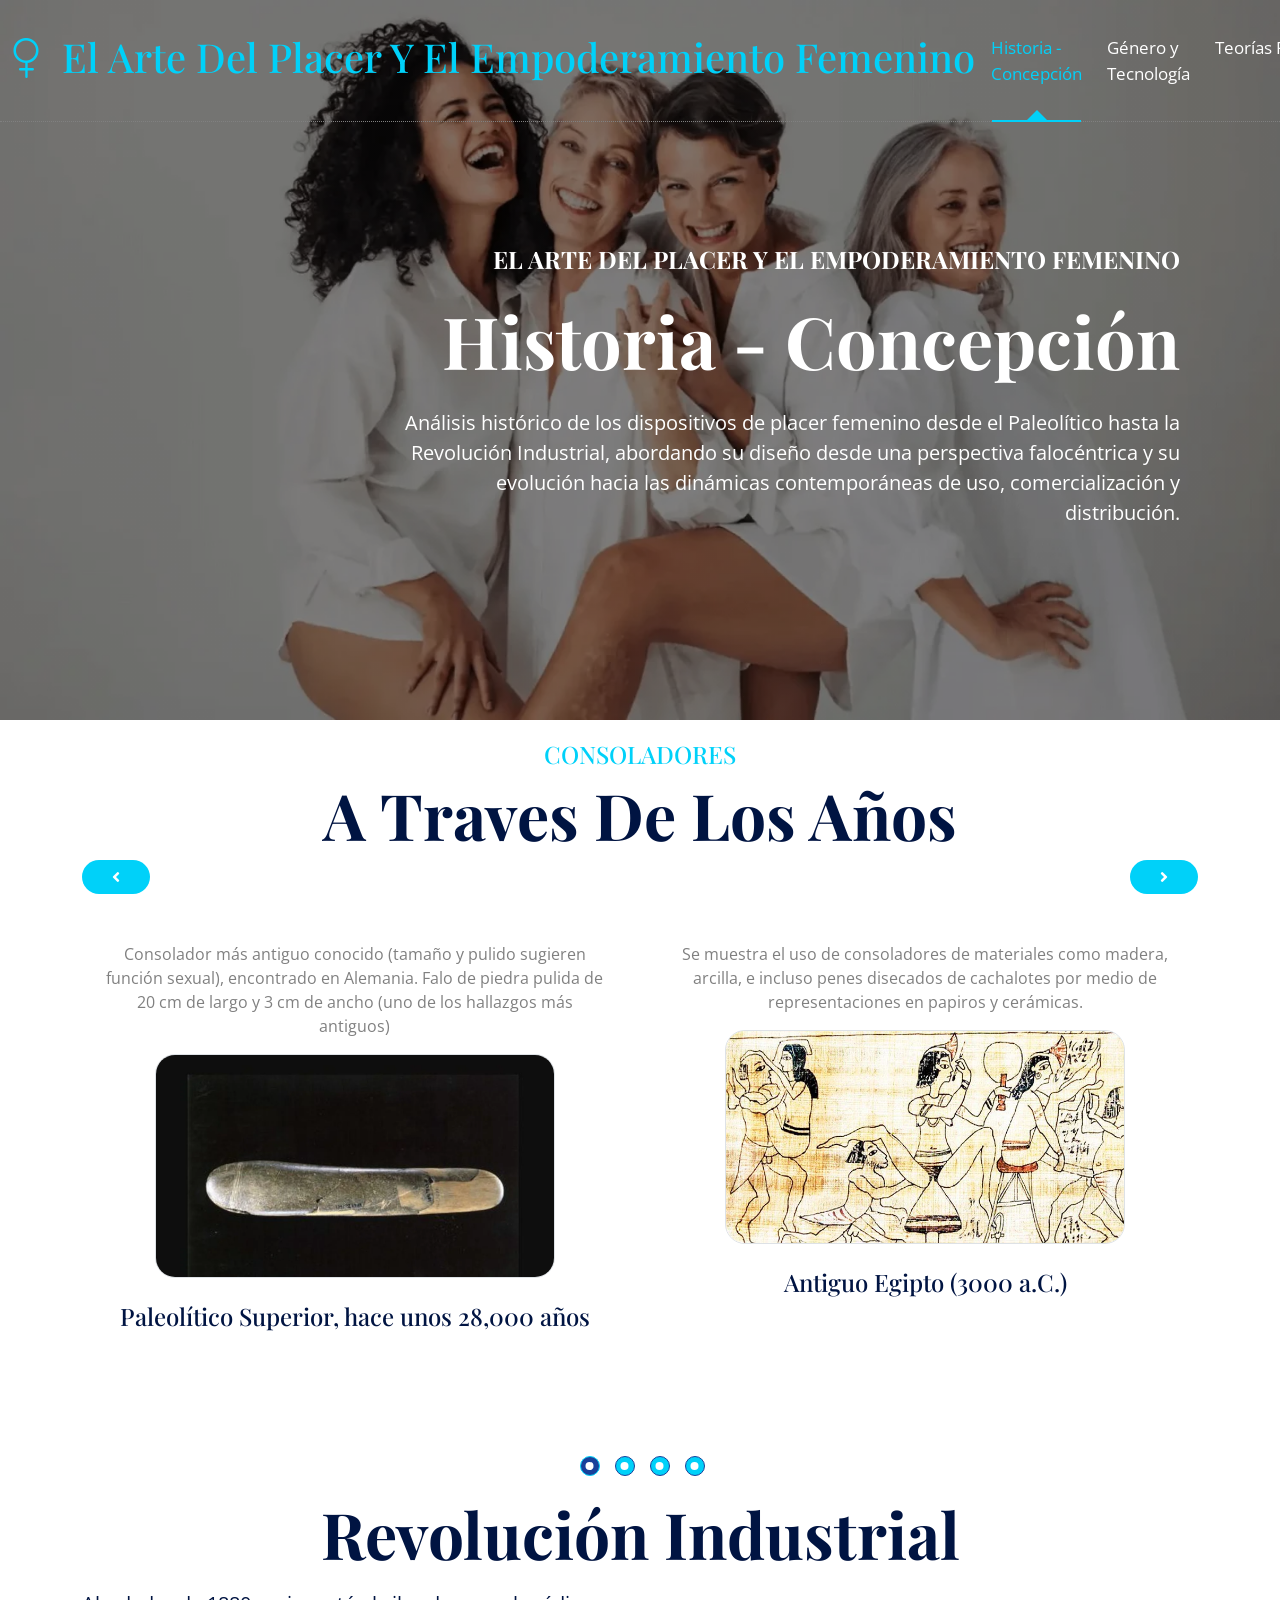
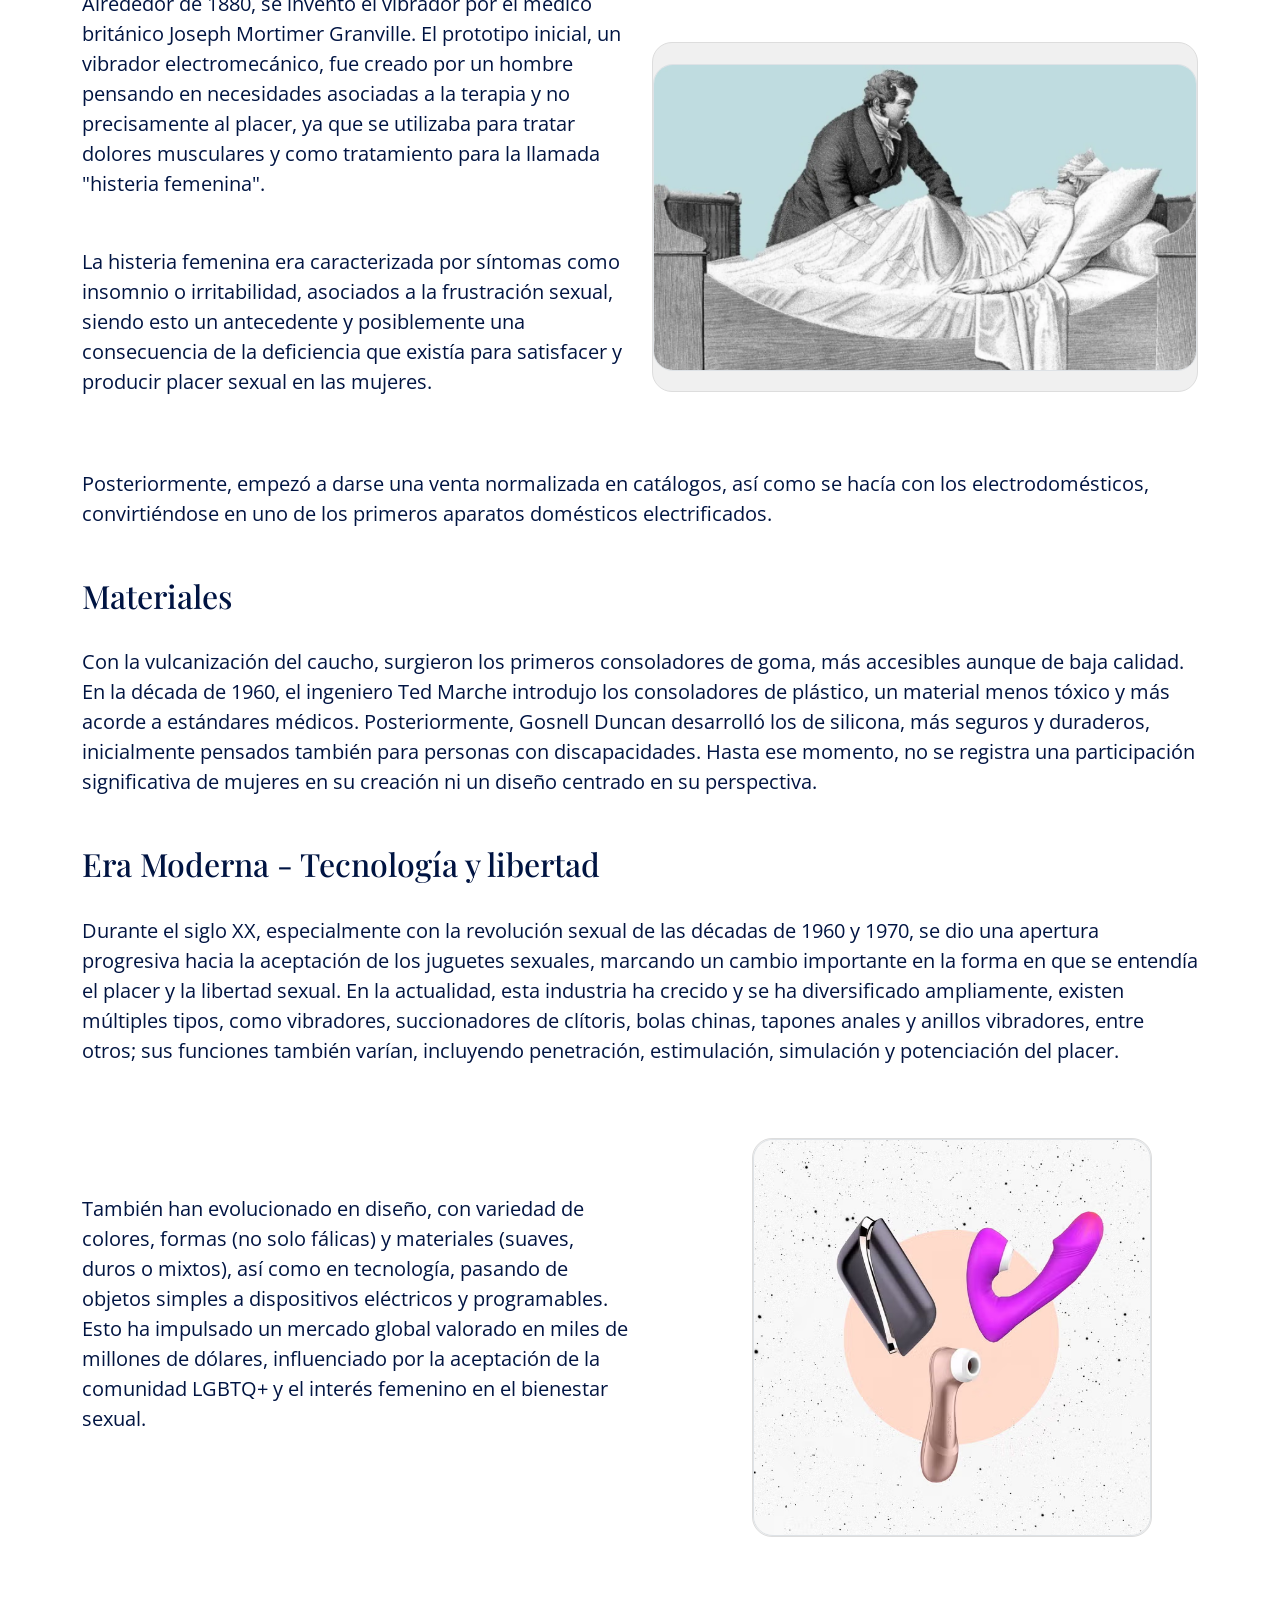
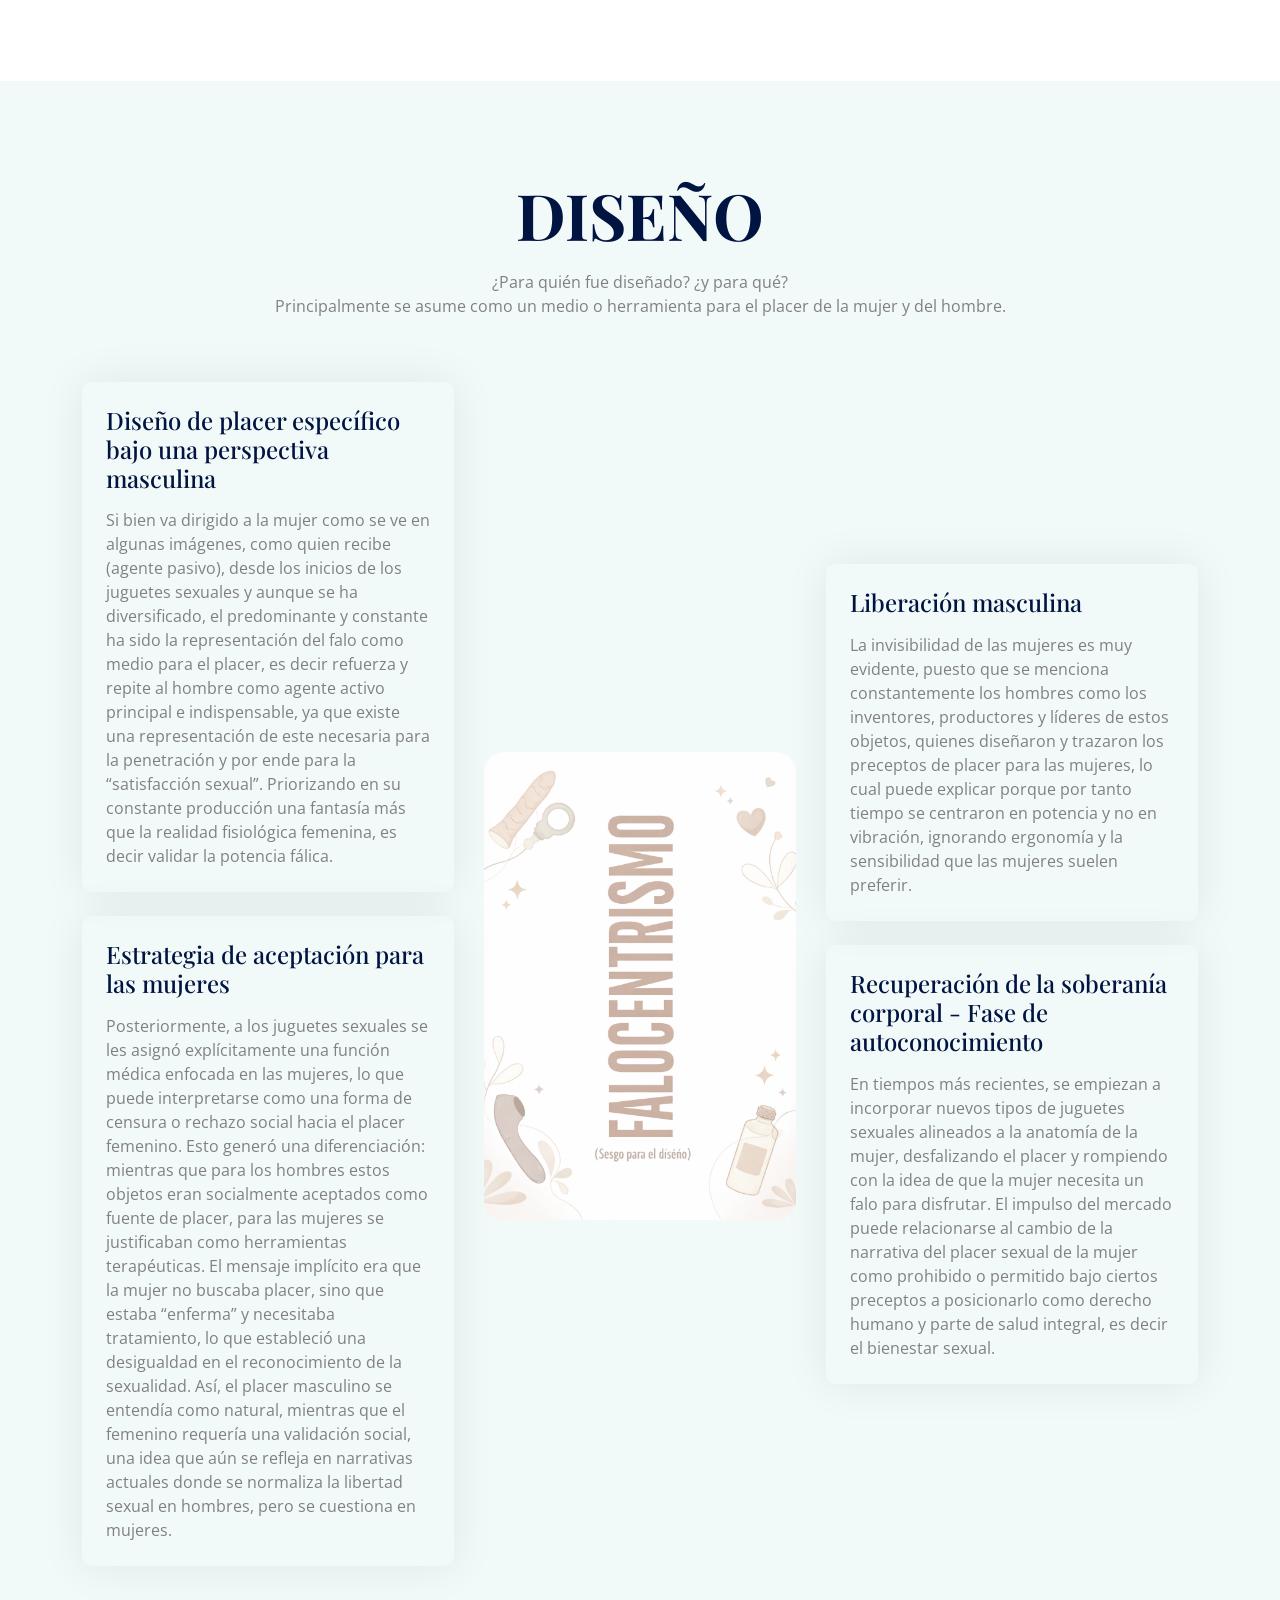
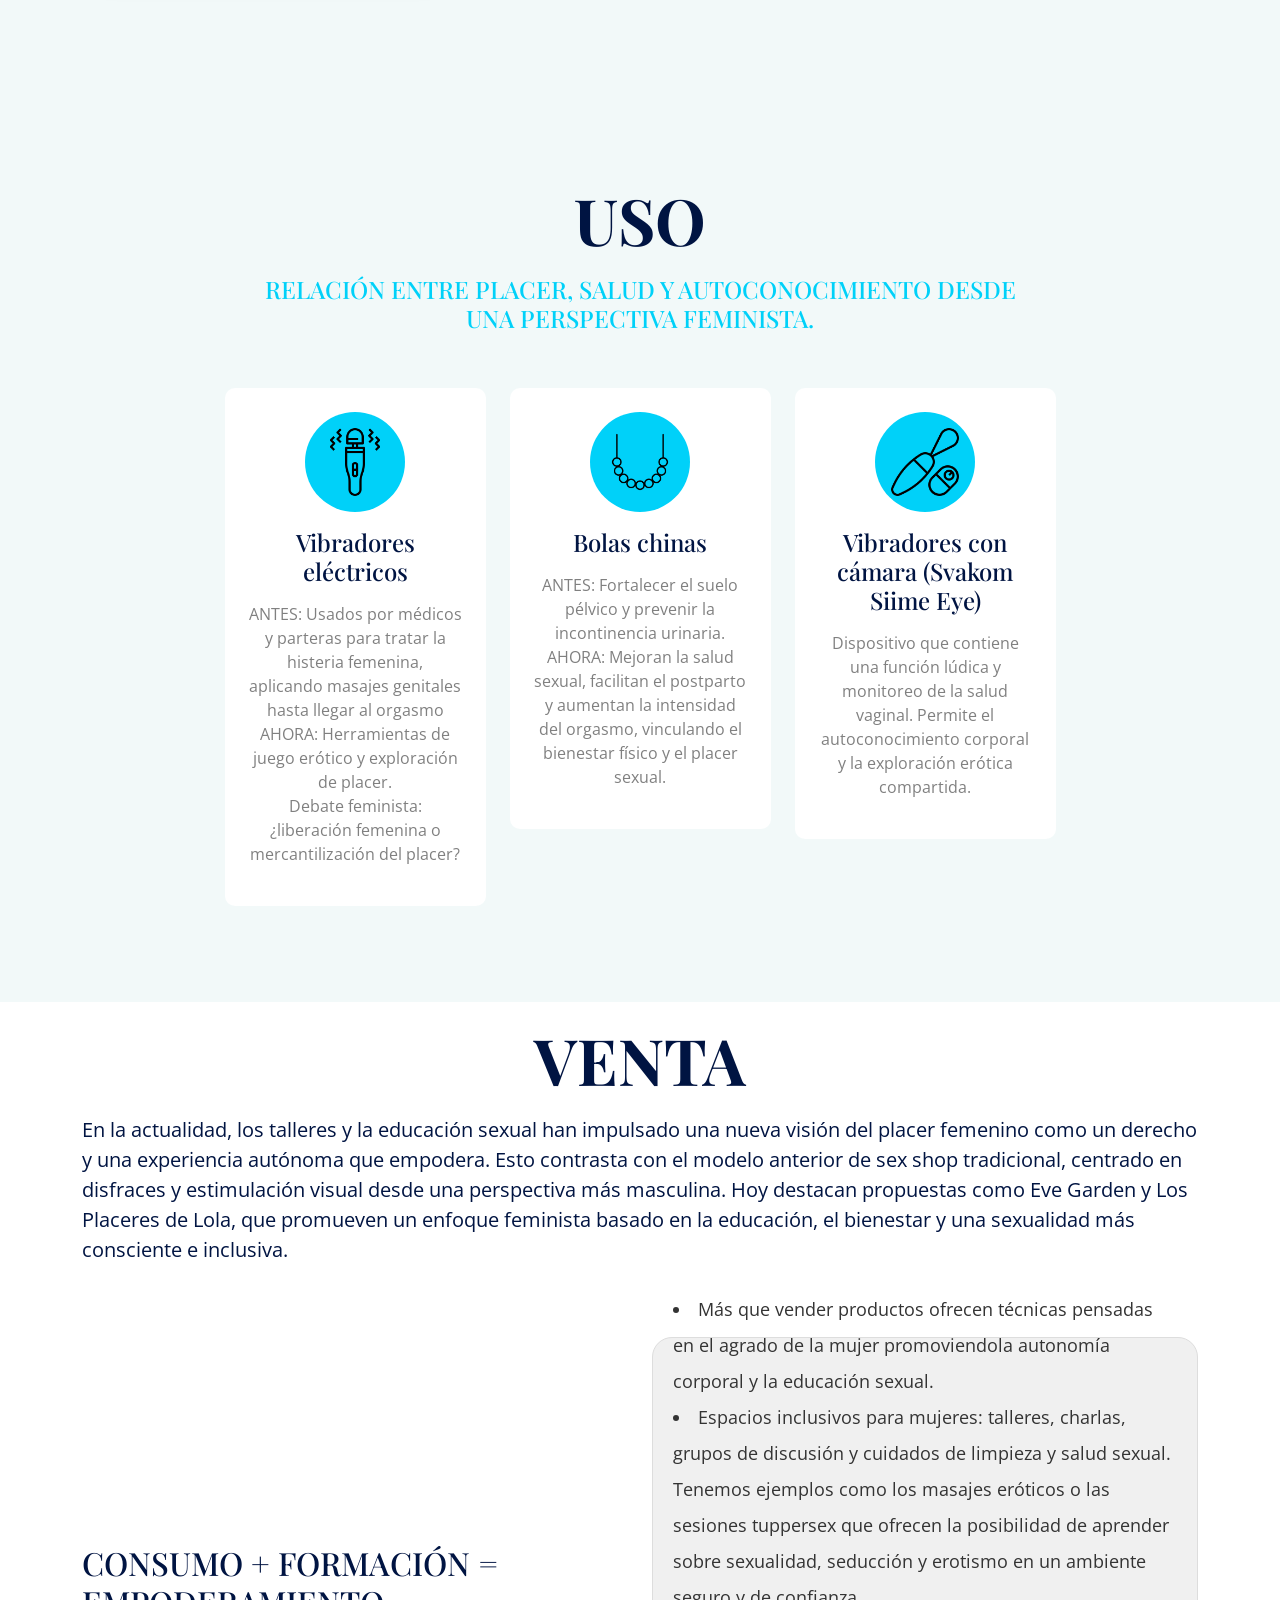
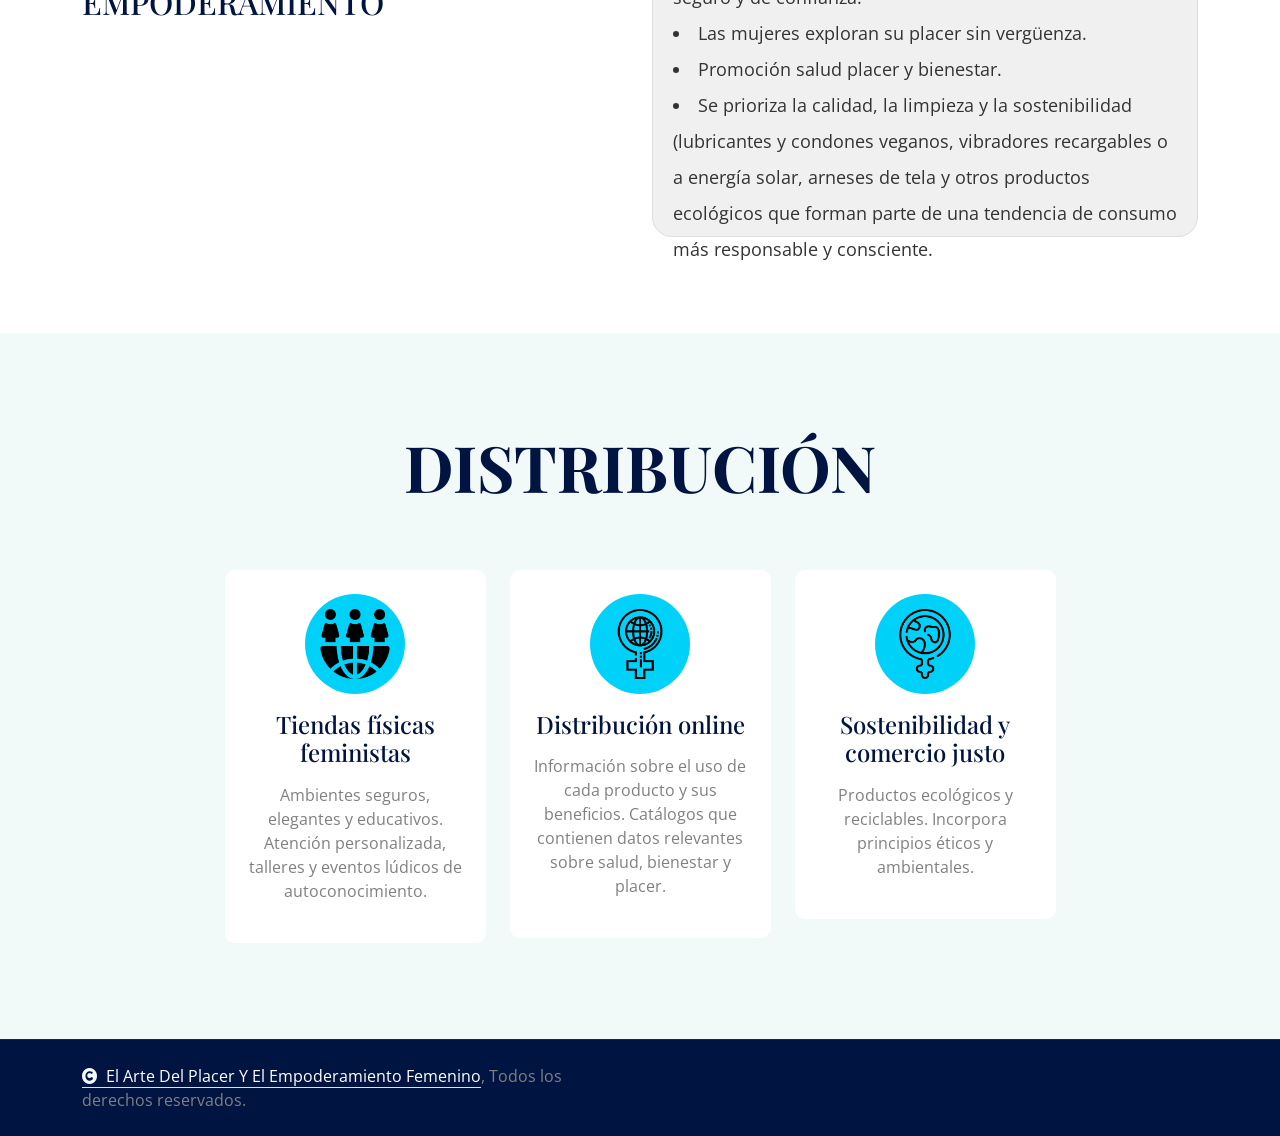
==== commit 51c793e9: "tercer commit" ====
--- a/index.html
+++ b/index.html
@@ -52,18 +52,16 @@
                 <div class="collapse navbar-collapse" id="navbarCollapse">
                     <div class="navbar-nav ms-auto py-0">
                         <a href="index.html" class="nav-item nav-link active">Historia - Concepción</a>
-                        <a href="about.html" class="nav-item nav-link">About</a>
+                        <a href="about.html" class="nav-item nav-link">Género y Tecnología</a>
                         <div class="nav-item dropdown">
-                            <a href="#" class="nav-link dropdown-toggle" data-bs-toggle="dropdown">Pages</a>
+                            <a href="#" class="nav-link dropdown-toggle" data-bs-toggle="dropdown">Teorías Feministas</a>
                             <div class="dropdown-menu m-0">
-                                <a href="feature.html" class="dropdown-item">Our Feature</a>
-                                <a href="product.html" class="dropdown-item">Our Product</a>
-                                <a href="team.html" class="dropdown-item">Our Team</a>
-                                <a href="testimonial.html" class="dropdown-item">Testimonial</a>
-                                <a href="404.html" class="dropdown-item">404 Page</a>
-                            </div>
-                        </div>
-                        <a href="contact.html" class="nav-item nav-link">Contact</a>
+                                <a href="feature.html" class="dropdown-item">Tecnologías de la reproducción asistida</a>
+                                <a href="product.html" class="dropdown-item">La era farmacopornográfica</a>
+                                <a href="team.html" class="dropdown-item">Xenofeminismo</a>
+                            </div>
+                        </div>
+                        <a href="contact.html" class="nav-item nav-link">Referencias</a>
                     </div>
                 </div>
             </nav>
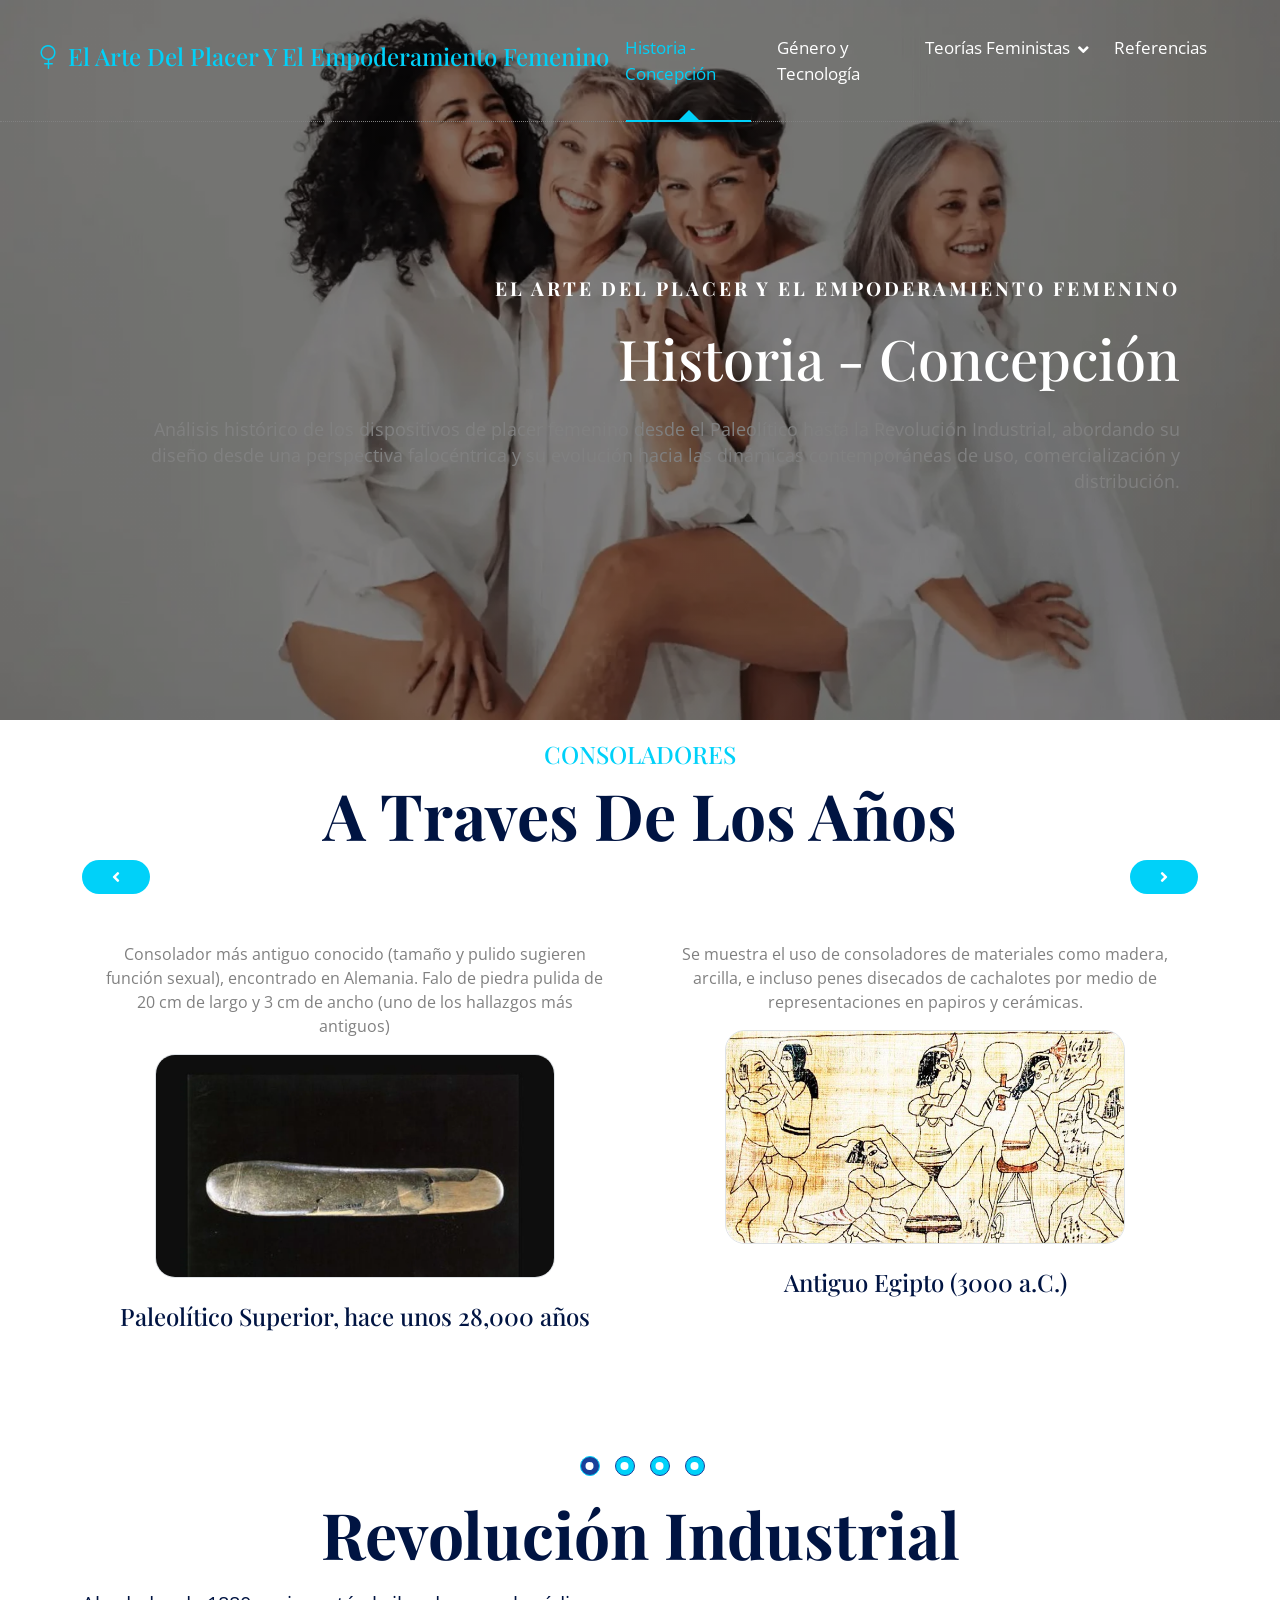
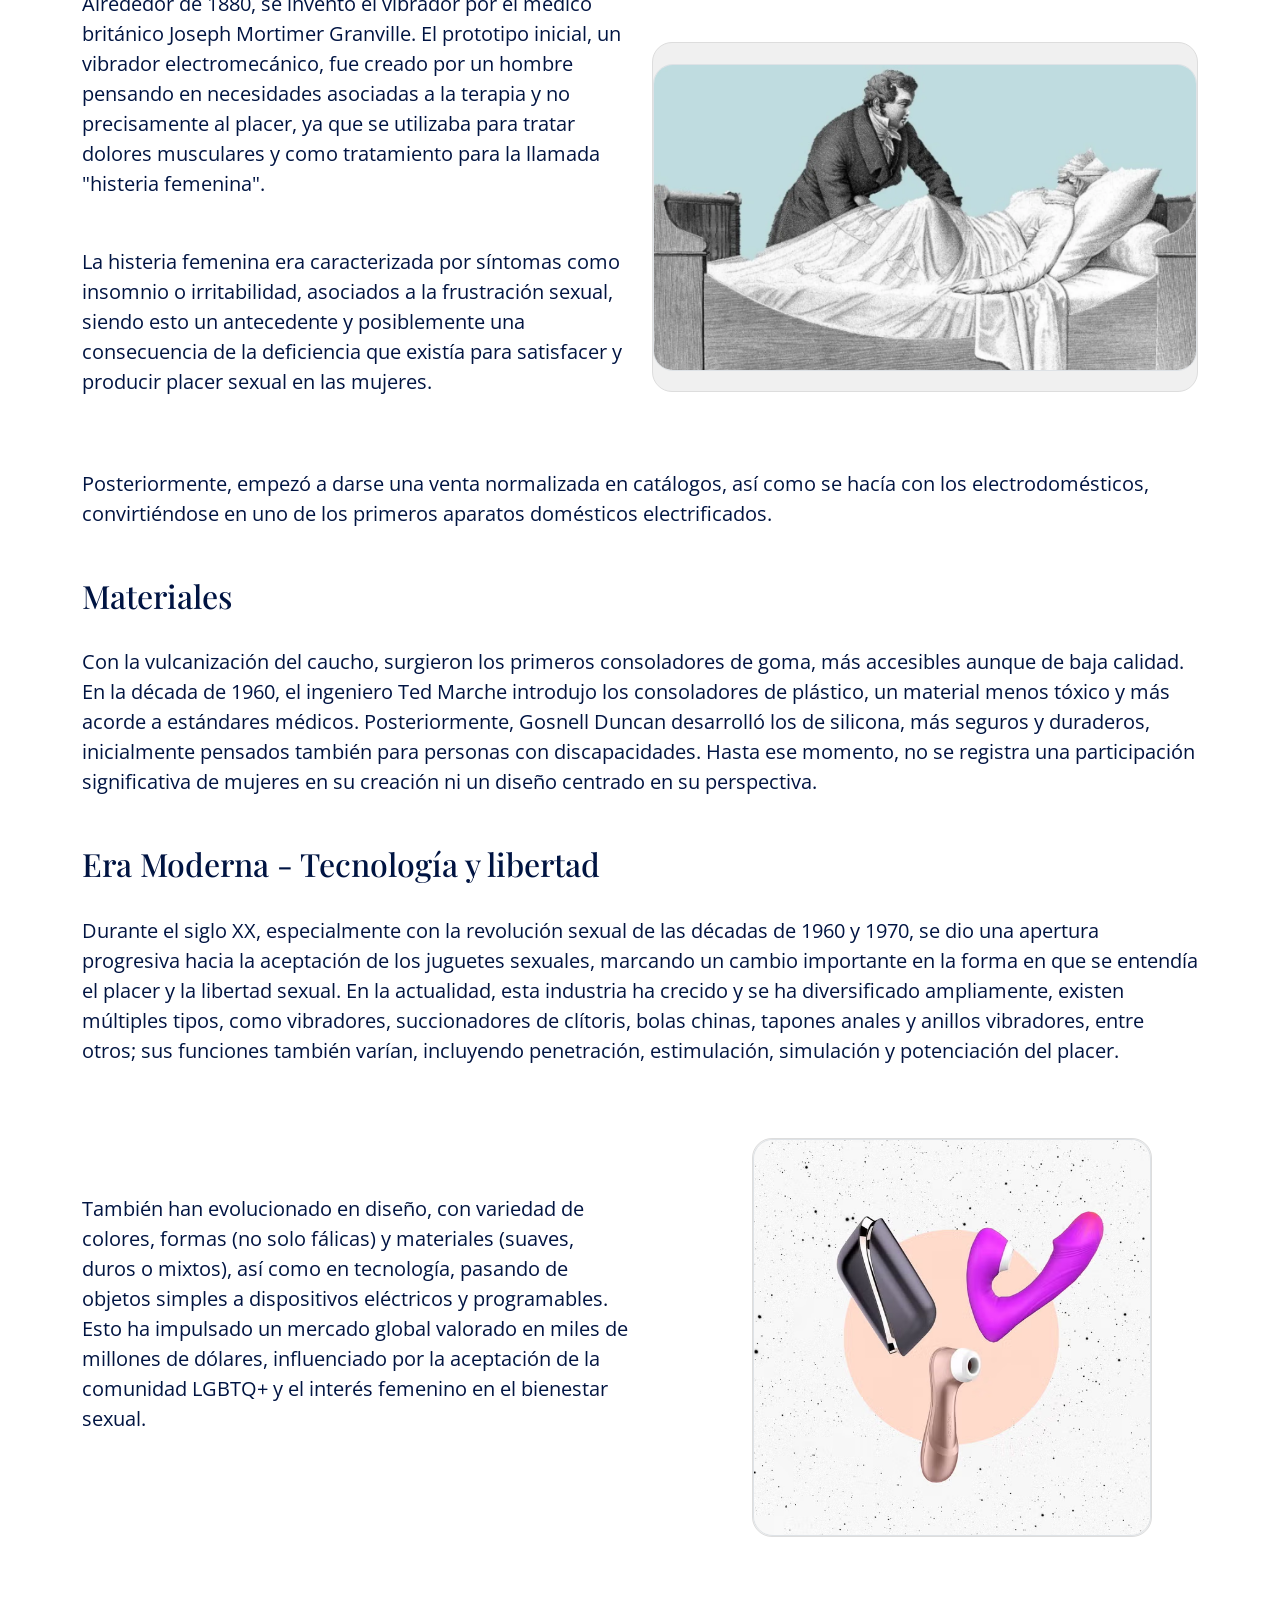
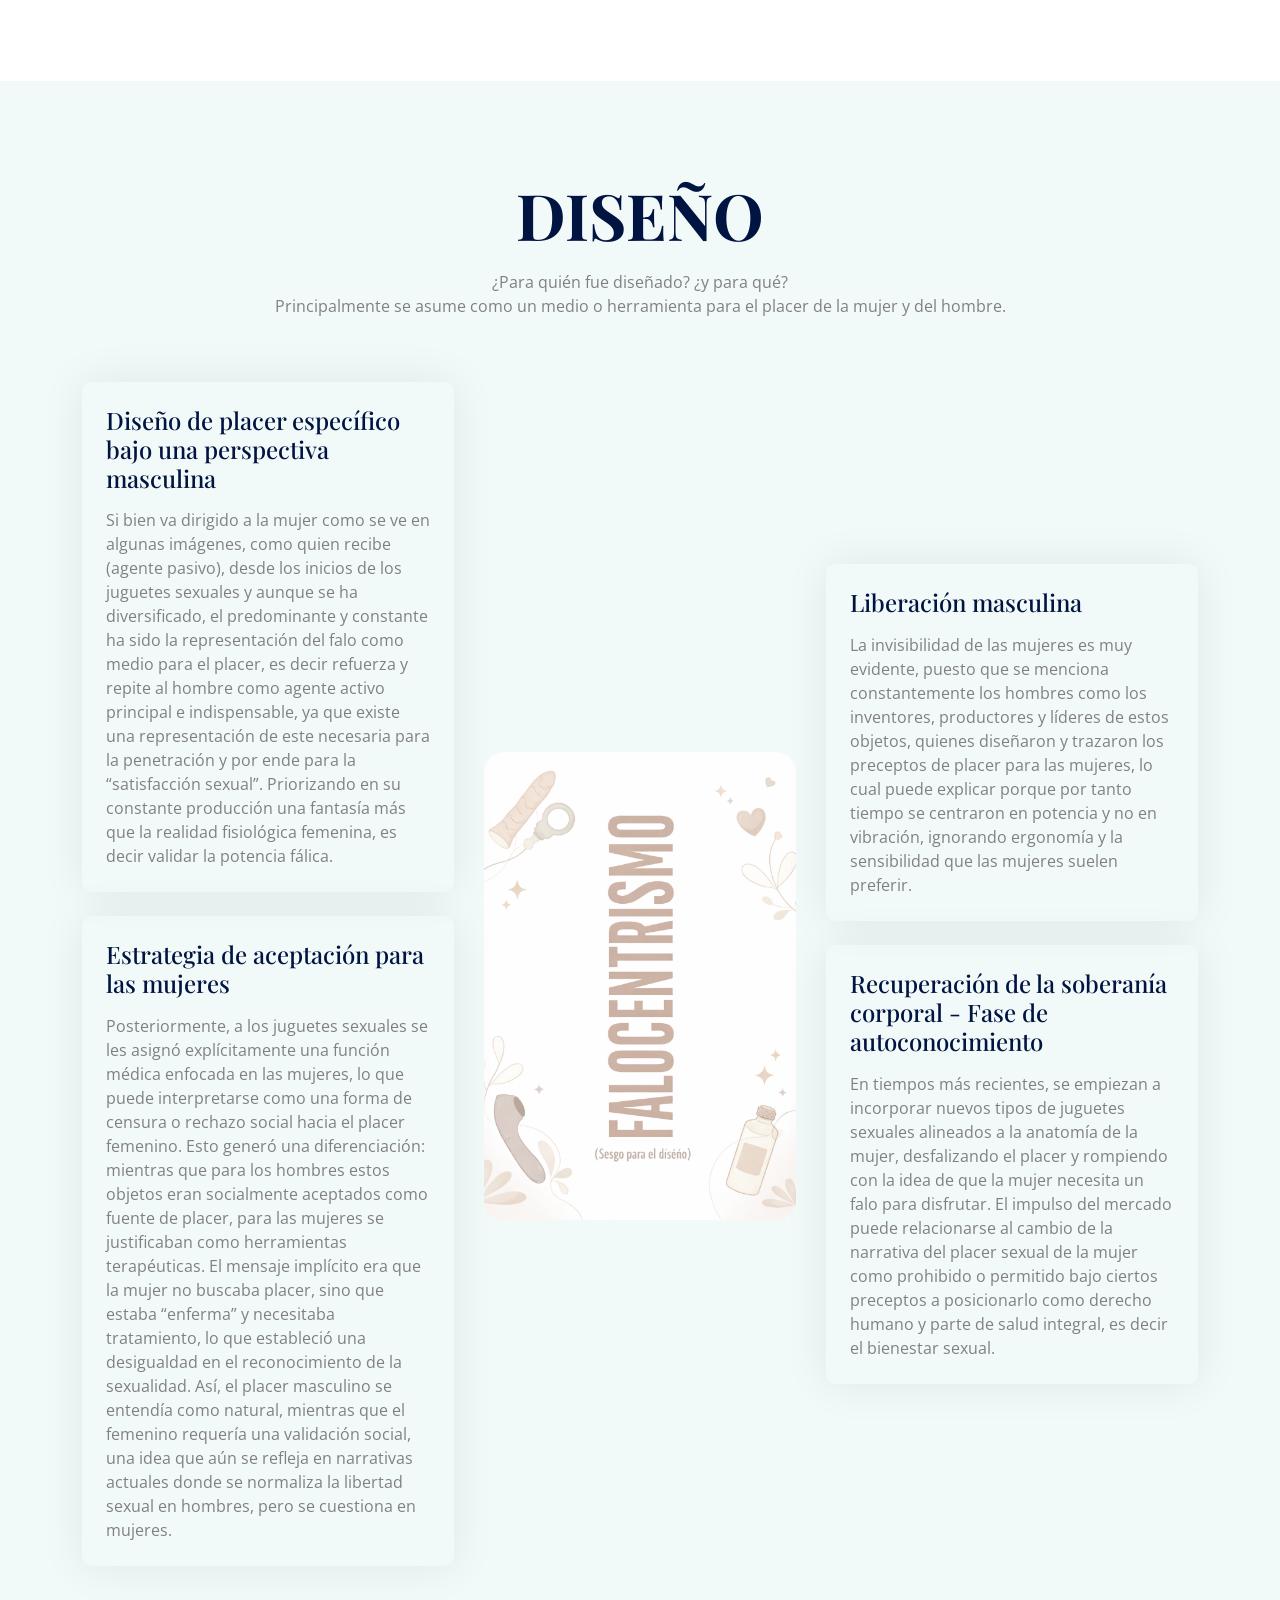
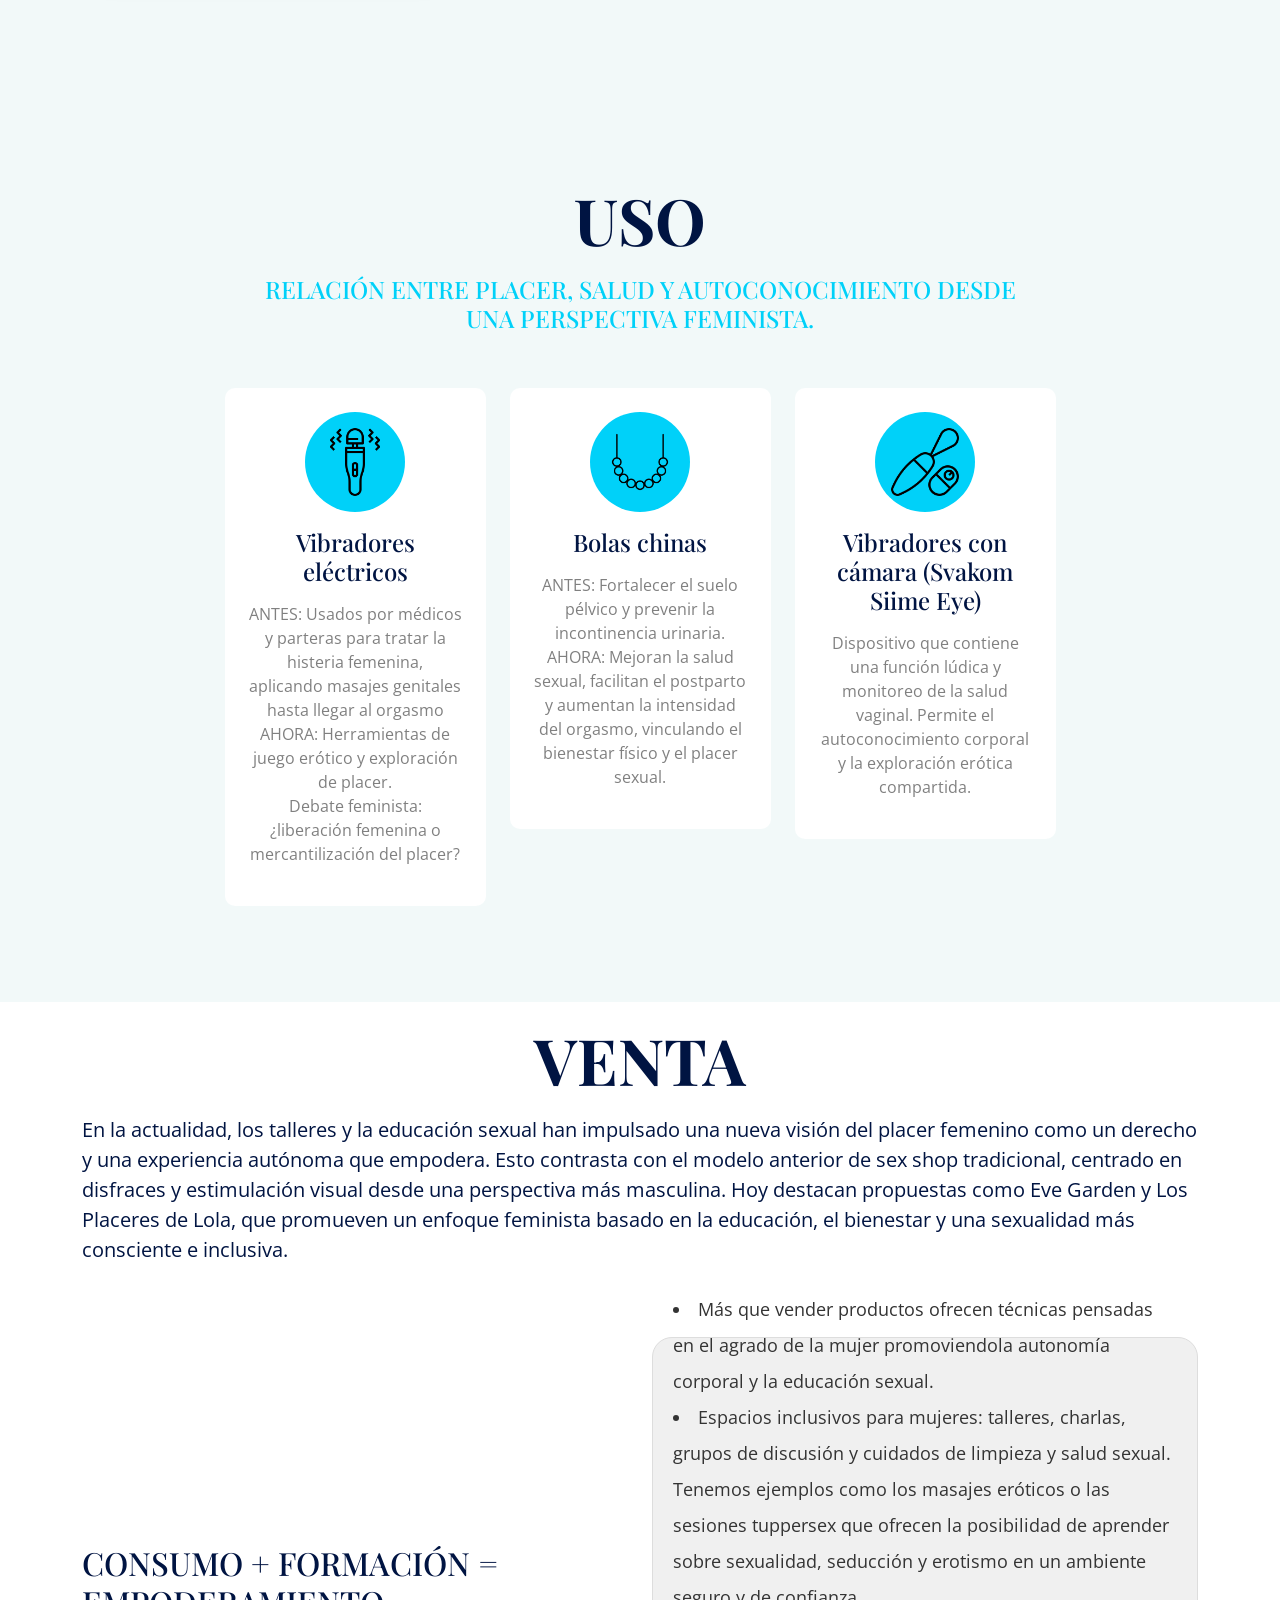
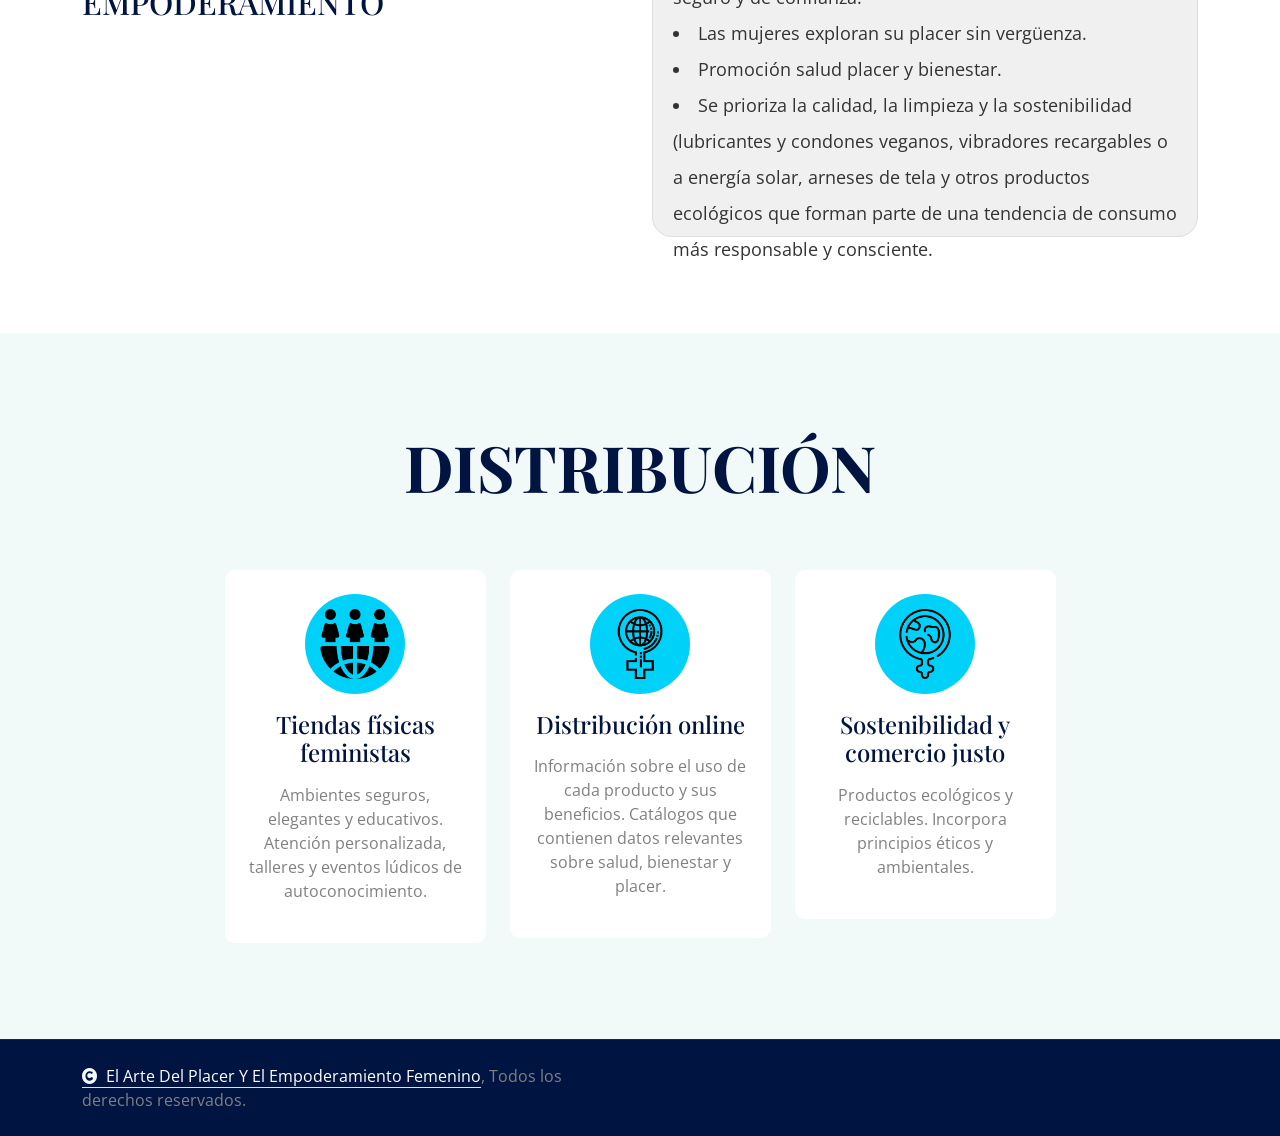
==== commit 9c1dece3: "dd" ====
--- a/index.html
+++ b/index.html
@@ -3,7 +3,6 @@
 
     <head>
         <meta charset="utf-8">
-        <link rel="icon" type="image/x-icon" href="">
         <title>El Arte Del Placer Y El Empoderamiento Femenino</title>
         <meta content="width=device-width, initial-scale=1.0" name="viewport">
         <meta content="" name="keywords">
@@ -42,9 +41,9 @@
 
         <!-- Navbar & Hero Start -->
         <div class="container-fluid position-relative p-0">
-            <nav class="navbar navbar-expand-lg navbar-light px-4 px-lg-5 py-3 py-lg-0">
+            <nav class="navbar navbar-expand-lg navbar-light px-3 px-sm-4 px-lg-5 py-2 py-lg-0">
                 <a href="" class="navbar-brand p-0">
-                    <h1 style="margin-left: -30px;" class="text-primary"><i class="fas bi-gender-female me-3"></i>El Arte Del Placer Y El Empoderamiento Femenino</h1>
+                    <h1 style="margin-left: 0; font-size: clamp(1rem, 4vw, 1.5rem);" class="text-primary"><i class="fas bi-gender-female me-2"></i>El Arte Del Placer Y El Empoderamiento Femenino</h1>
                 </a>
                 <button class="navbar-toggler" type="button" data-bs-toggle="collapse" data-bs-target="#navbarCollapse">
                     <span class="fa fa-bars"></span>
@@ -52,16 +51,16 @@
                 <div class="collapse navbar-collapse" id="navbarCollapse">
                     <div class="navbar-nav ms-auto py-0">
                         <a href="index.html" class="nav-item nav-link active">Historia - Concepción</a>
-                        <a href="about.html" class="nav-item nav-link">Género y Tecnología</a>
+                        <a href="GeneroyTec.html" class="nav-item nav-link">Género y Tecnología</a>
                         <div class="nav-item dropdown">
                             <a href="#" class="nav-link dropdown-toggle" data-bs-toggle="dropdown">Teorías Feministas</a>
                             <div class="dropdown-menu m-0">
-                                <a href="feature.html" class="dropdown-item">Tecnologías de la reproducción asistida</a>
-                                <a href="product.html" class="dropdown-item">La era farmacopornográfica</a>
-                                <a href="team.html" class="dropdown-item">Xenofeminismo</a>
-                            </div>
-                        </div>
-                        <a href="contact.html" class="nav-item nav-link">Referencias</a>
+                                <a href="ReporducAsist.html" class="dropdown-item">Tecnologías de la reproducción asistida</a>
+                                <a href="farmacopornográfica.html" class="dropdown-item">La era farmacopornográfica</a>
+                                <a href="Xenofeminismo.html" class="dropdown-item">Xenofeminismo</a>
+                            </div>
+                        </div>
+                        <a href="Referencias.html" class="nav-item nav-link">Referencias</a>
                     </div>
                 </div>
             </nav>
@@ -73,10 +72,10 @@
                         <div class="carousel-item active">
                             <img src="img/banner.webp" class="img-fluid w-100" alt="Image">
                             <div class="carousel-caption-1">
-                                <div class="carousel-caption-1-content" style="max-width: 900px;">
-                                    <h4 class="text-white text-uppercase fw-bold mb-4 fadeInLeft animated" data-animation="fadeInLeft" data-delay="1s" style="animation-delay: 1s;" style="letter-spacing: 3px;">El Arte Del Placer Y El Empoderamiento Femenino</h4>
-                                    <h1 class="display-2 text-capitalize text-white mb-4 fadeInLeft animated" data-animation="fadeInLeft" data-delay="1.3s" style="animation-delay: 1.3s;">Historia - Concepción</h1>
-                                    <p class="mb-5 fs-5 text-white fadeInLeft animated" data-animation="fadeInLeft" data-delay="1.5s" style="animation-delay: 1.5s;">Análisis histórico de los dispositivos de placer femenino desde el Paleolítico hasta la Revolución Industrial, abordando su diseño desde una perspectiva falocéntrica y su evolución hacia las dinámicas contemporáneas de uso, comercialización y distribución. 
+                                <div class="carousel-caption-1-content" style="max-width: 90%; width: 100%;">
+                                    <h4 class="text-white text-uppercase fw-bold mb-3 mb-sm-4 fadeInLeft animated" data-animation="fadeInLeft" data-delay="1s" style="animation-delay: 1s; font-size: clamp(0.9rem, 2vw, 1.2rem); letter-spacing: 3px;">El Arte Del Placer Y El Empoderamiento Femenino</h4>
+                                    <h1 class="text-capitalize text-white mb-3 mb-sm-4 fadeInLeft animated" data-animation="fadeInLeft" data-delay="1.3s" style="animation-delay: 1.3s; font-size: clamp(1.5rem, 5vw, 3.5rem);">Historia - Concepción</h1>
+                                    <p class="mb-4 mb-sm-5 fadeInLeft animated" data-animation="fadeInLeft" data-delay="1.5s" style="animation-delay: 1.5s; font-size: clamp(0.9rem, 2vw, 1.1rem);">Análisis histórico de los dispositivos de placer femenino desde el Paleolítico hasta la Revolución Industrial, abordando su diseño desde una perspectiva falocéntrica y su evolución hacia las dinámicas contemporáneas de uso, comercialización y distribución. 
                                     </p>
                                 </div>
                             </div>
--- a/css/style.css
+++ b/css/style.css
@@ -169,10 +169,13 @@
 }
 
 .navbar-brand {
-    margin-left: -12px !important;
+    margin-left: 0 !important;
 }
 
 @media (min-width: 992px) {
+    .navbar-brand {
+        margin-left: -12px !important;
+    }
     .navbar .nav-item .dropdown-menu {
         display: block;
         visibility: hidden;
@@ -414,7 +417,7 @@
 .bg-breadcrumb {
     position: relative;
     overflow: hidden;
-    background: linear-gradient(rgba(0, 20, 66, 0.7), rgba(0, 20, 66, 0.7)), url(../img/breadcrumb.jpg);
+    background: linear-gradient(rgba(0, 20, 66, 0.7), rgba(0, 20, 66, 0.7)), url(../img/banner2.png);
     background-position: center top;
     background-repeat: no-repeat;
     background-size: cover;
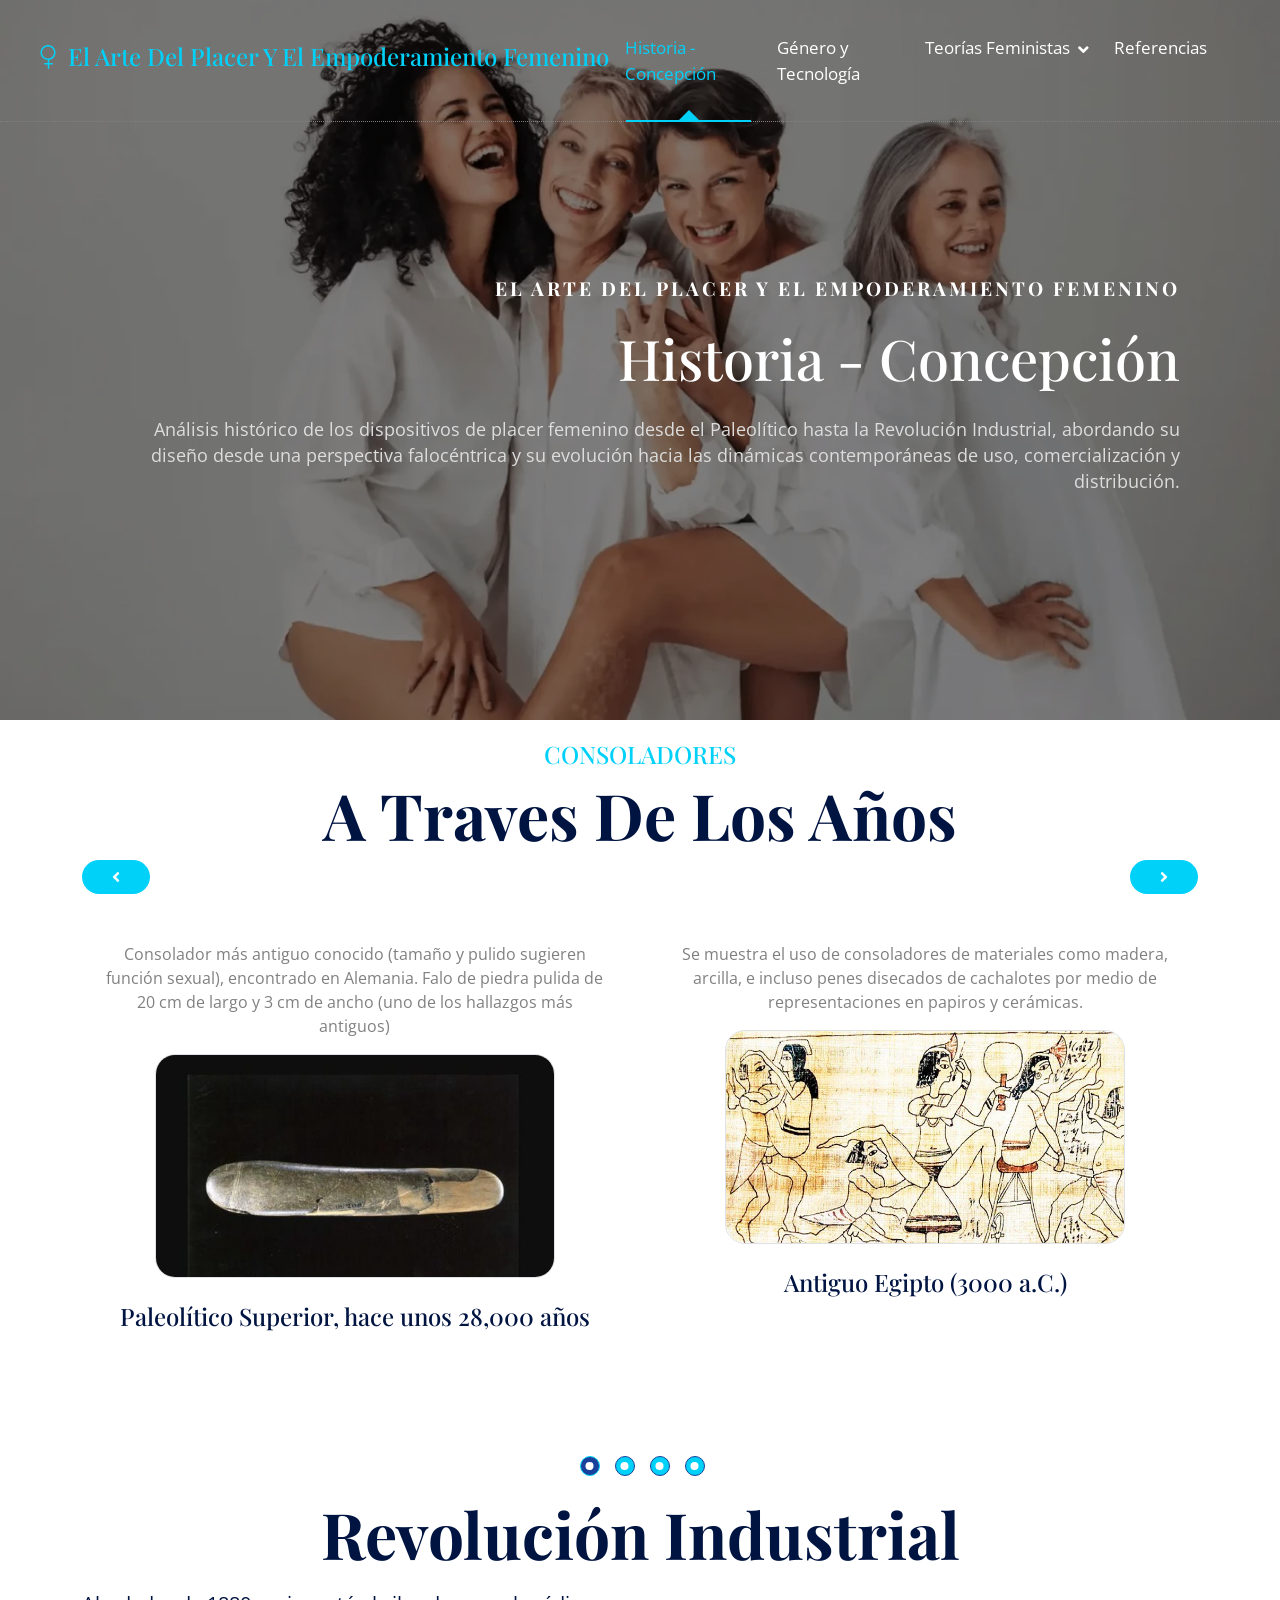
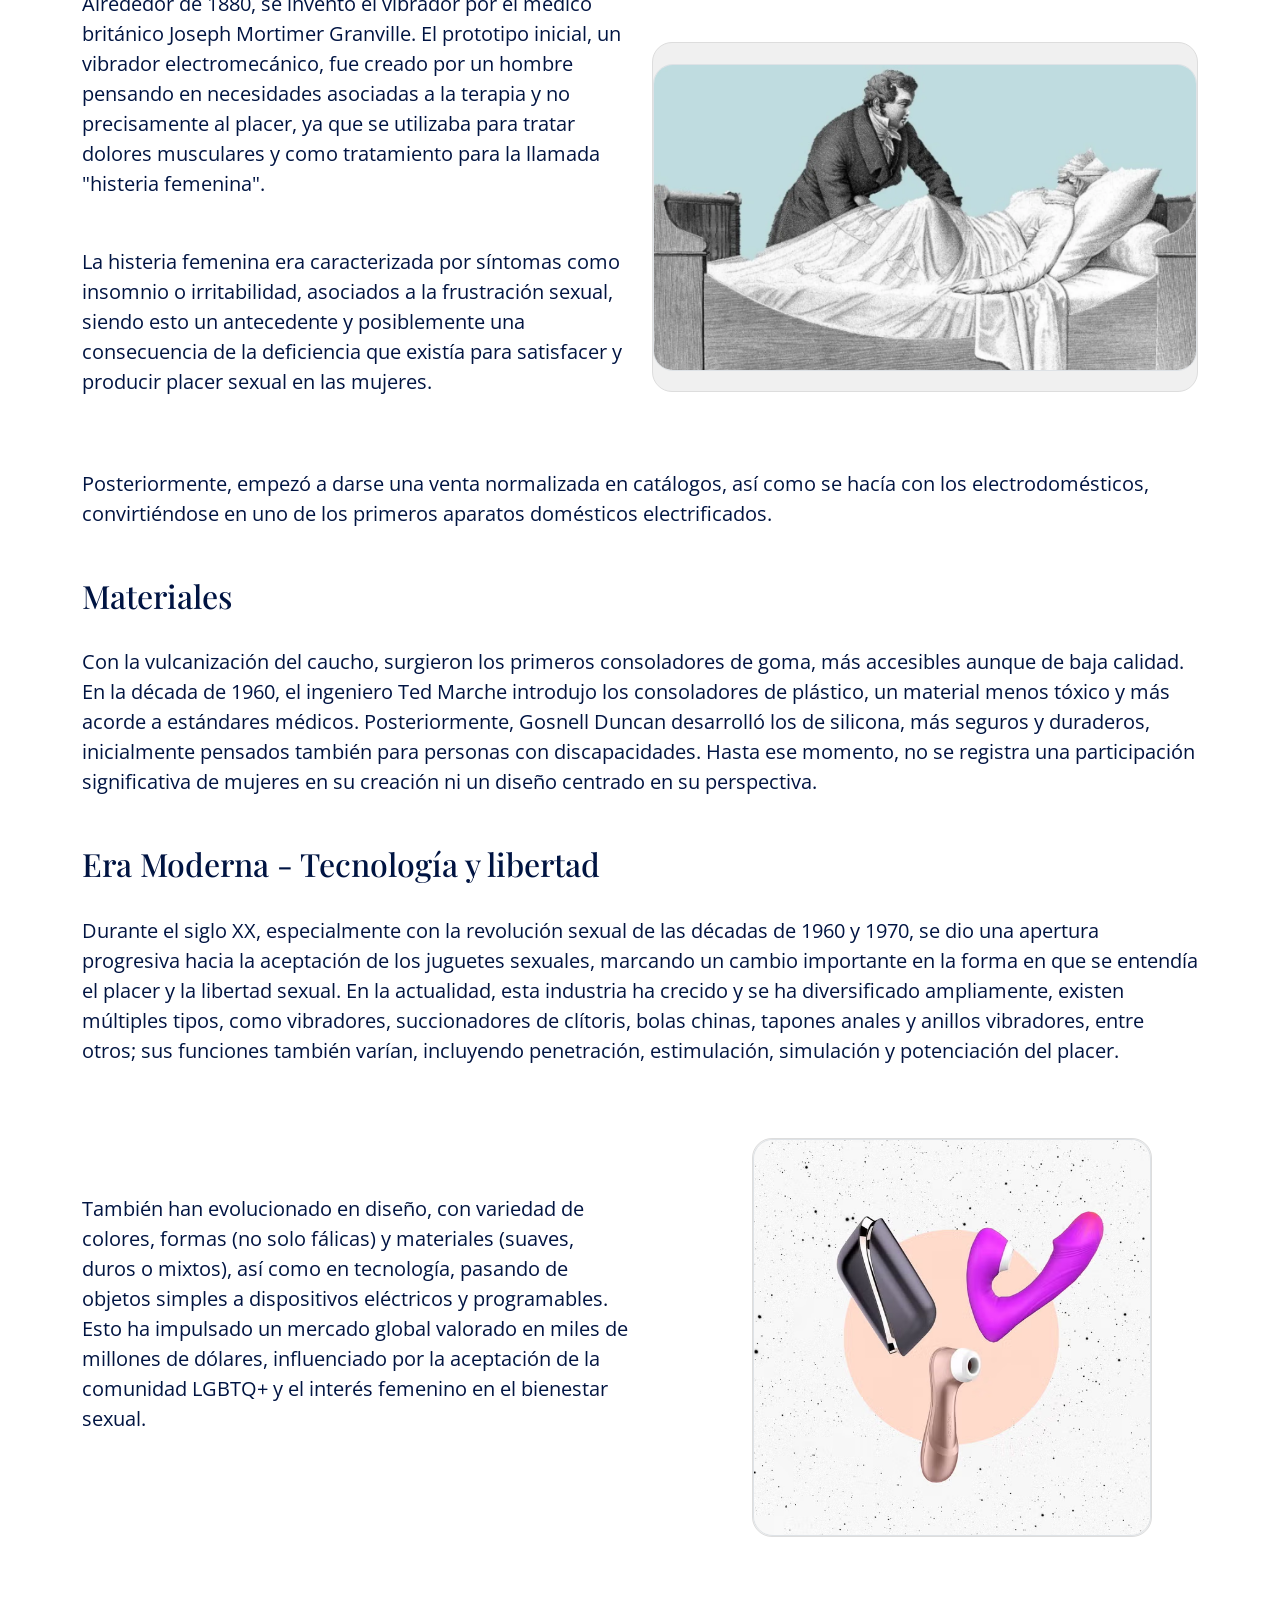
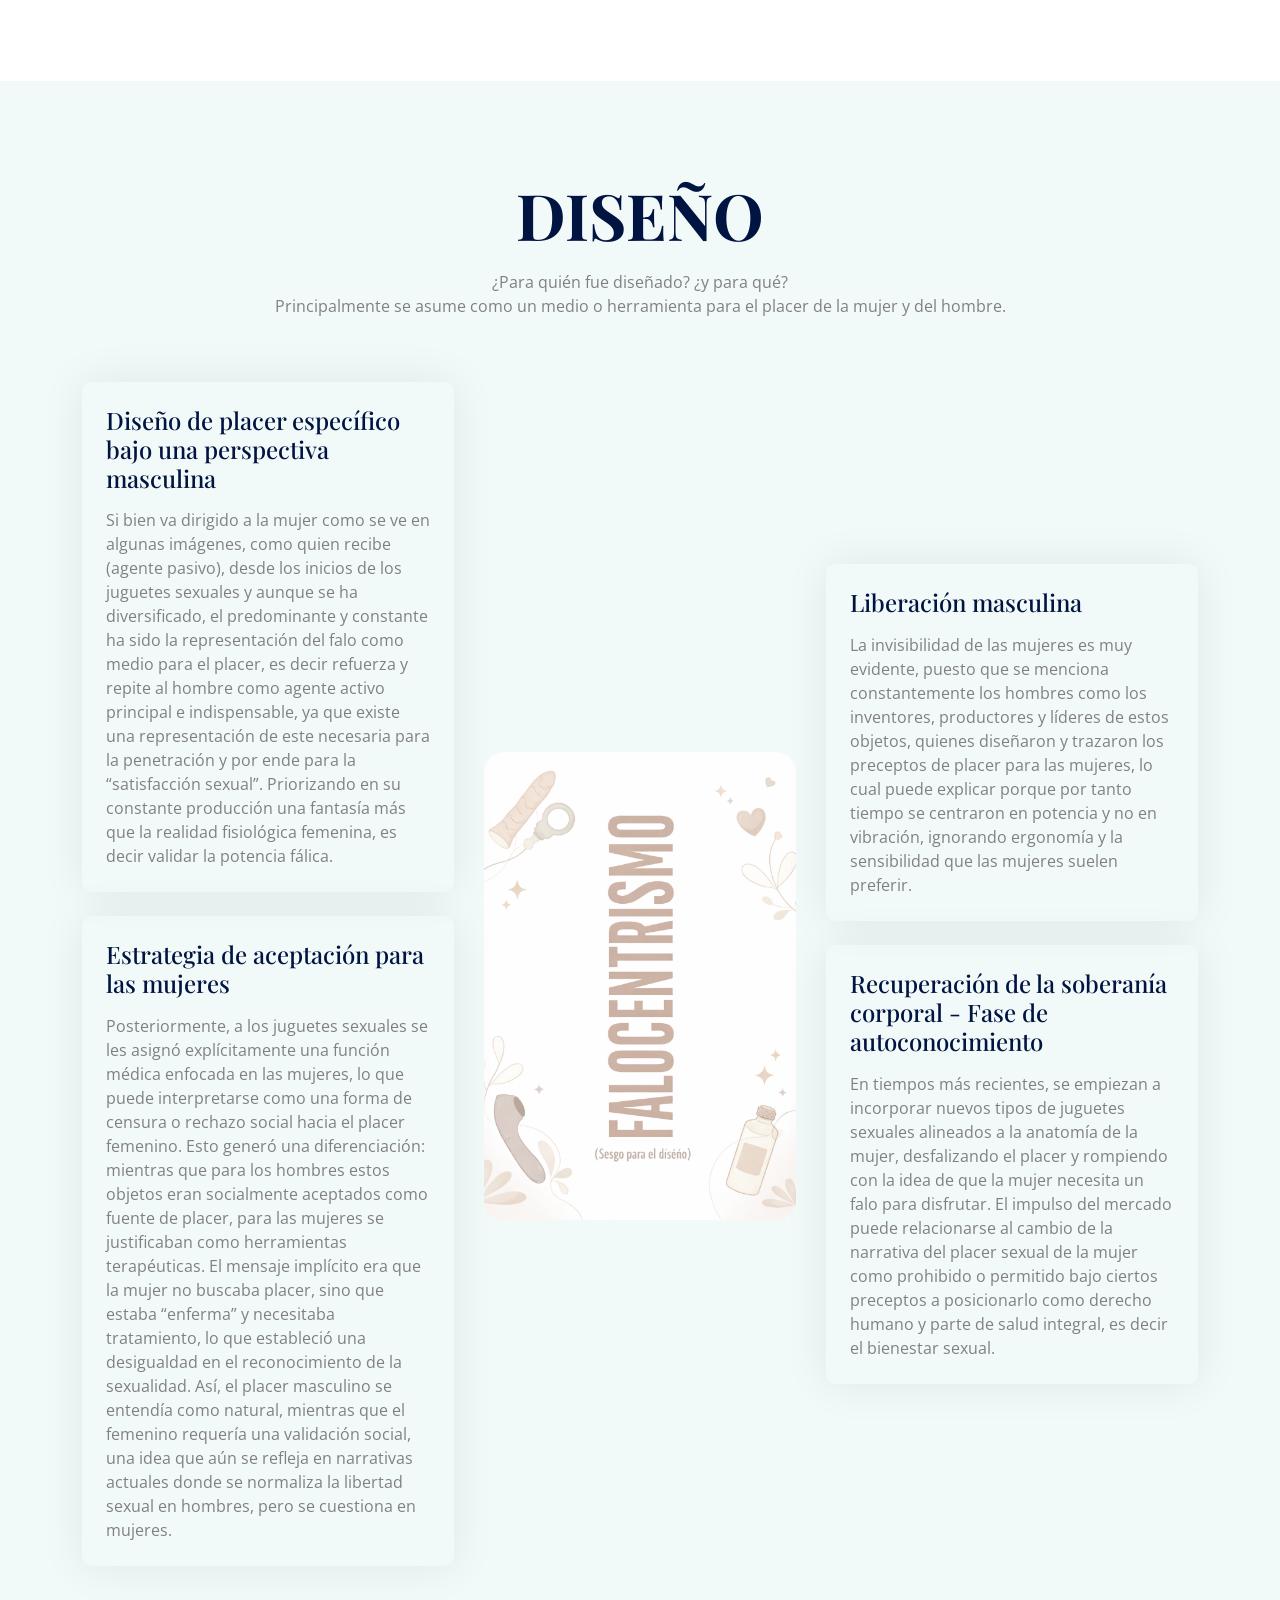
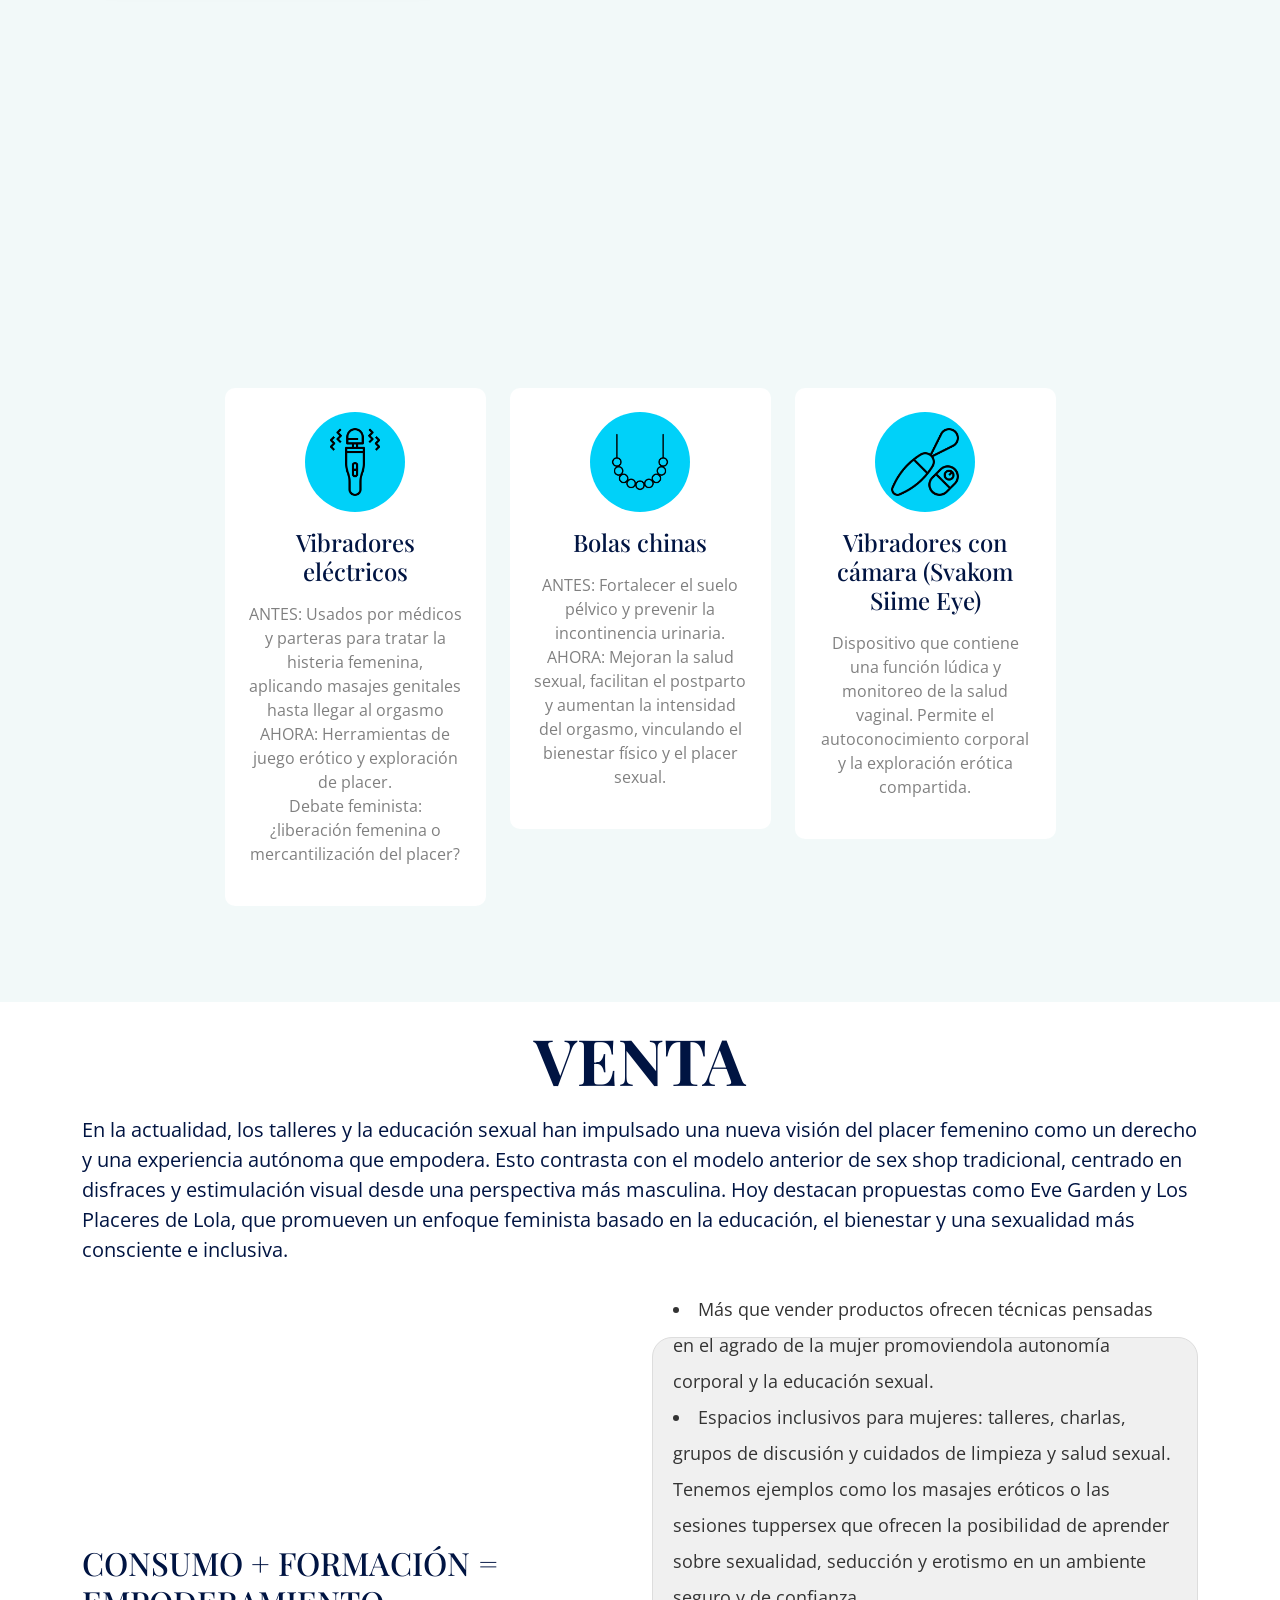
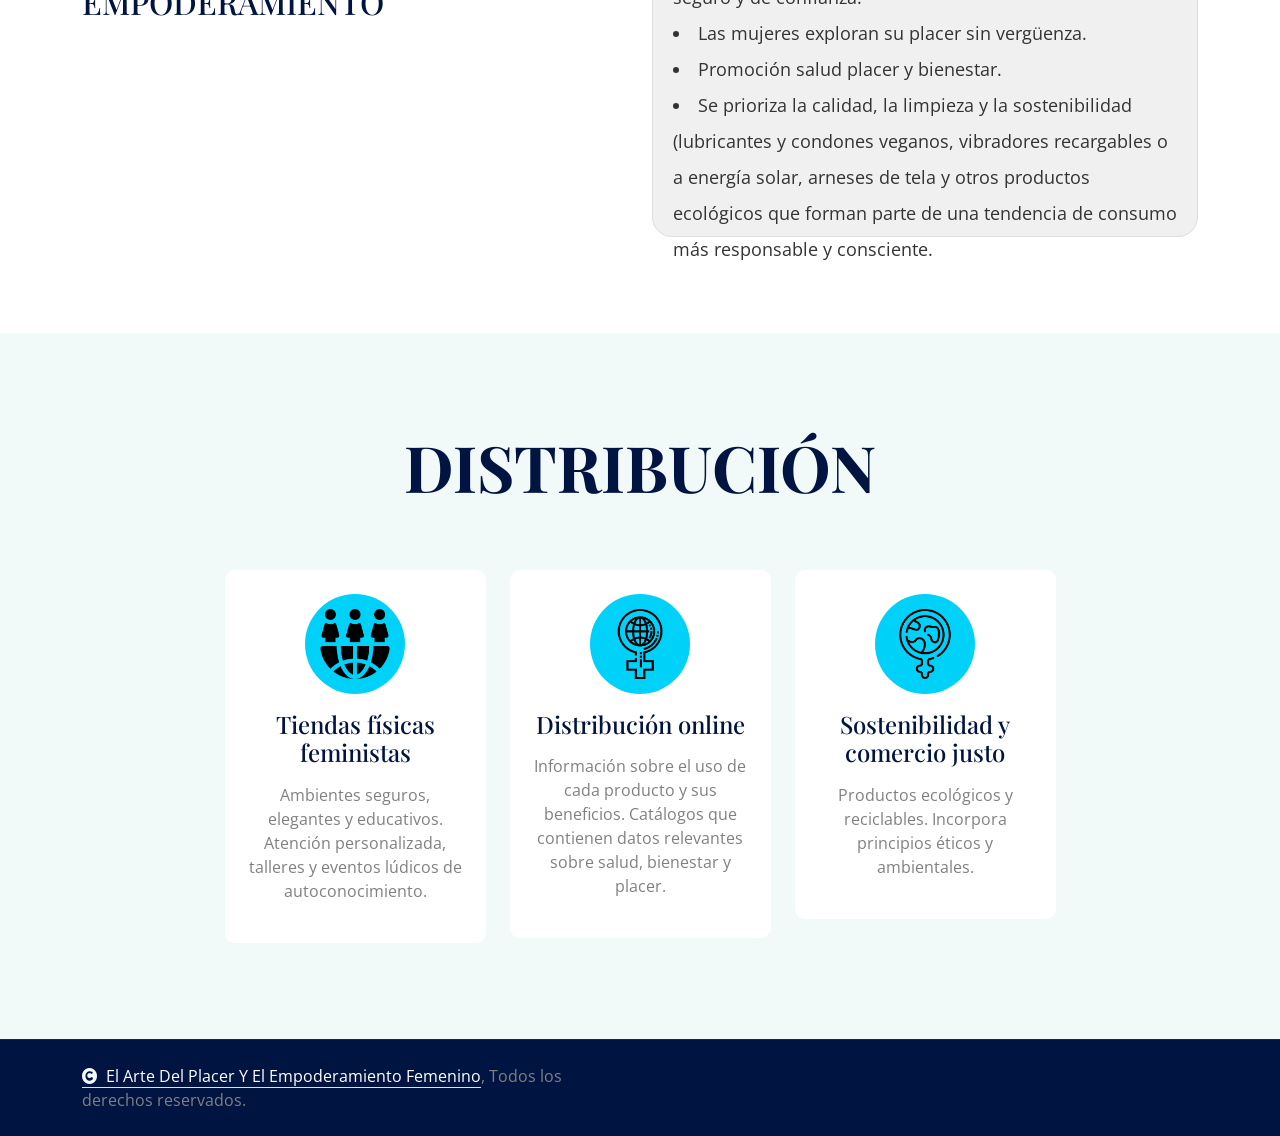
==== commit 4a34e4d5: "rr" ====
--- a/index.html
+++ b/index.html
@@ -75,7 +75,7 @@
                                 <div class="carousel-caption-1-content" style="max-width: 90%; width: 100%;">
                                     <h4 class="text-white text-uppercase fw-bold mb-3 mb-sm-4 fadeInLeft animated" data-animation="fadeInLeft" data-delay="1s" style="animation-delay: 1s; font-size: clamp(0.9rem, 2vw, 1.2rem); letter-spacing: 3px;">El Arte Del Placer Y El Empoderamiento Femenino</h4>
                                     <h1 class="text-capitalize text-white mb-3 mb-sm-4 fadeInLeft animated" data-animation="fadeInLeft" data-delay="1.3s" style="animation-delay: 1.3s; font-size: clamp(1.5rem, 5vw, 3.5rem);">Historia - Concepción</h1>
-                                    <p class="mb-4 mb-sm-5 fadeInLeft animated" data-animation="fadeInLeft" data-delay="1.5s" style="animation-delay: 1.5s; font-size: clamp(0.9rem, 2vw, 1.1rem);">Análisis histórico de los dispositivos de placer femenino desde el Paleolítico hasta la Revolución Industrial, abordando su diseño desde una perspectiva falocéntrica y su evolución hacia las dinámicas contemporáneas de uso, comercialización y distribución. 
+                                    <p class="mb-4 mb-sm-5 fadeInLeft animated" data-animation="fadeInLeft" data-delay="1.5s" style="animation-delay: 1.5s; color: #ddd; font-size: clamp(0.9rem, 2vw, 1.1rem);">Análisis histórico de los dispositivos de placer femenino desde el Paleolítico hasta la Revolución Industrial, abordando su diseño desde una perspectiva falocéntrica y su evolución hacia las dinámicas contemporáneas de uso, comercialización y distribución. 
                                     </p>
                                 </div>
                             </div>
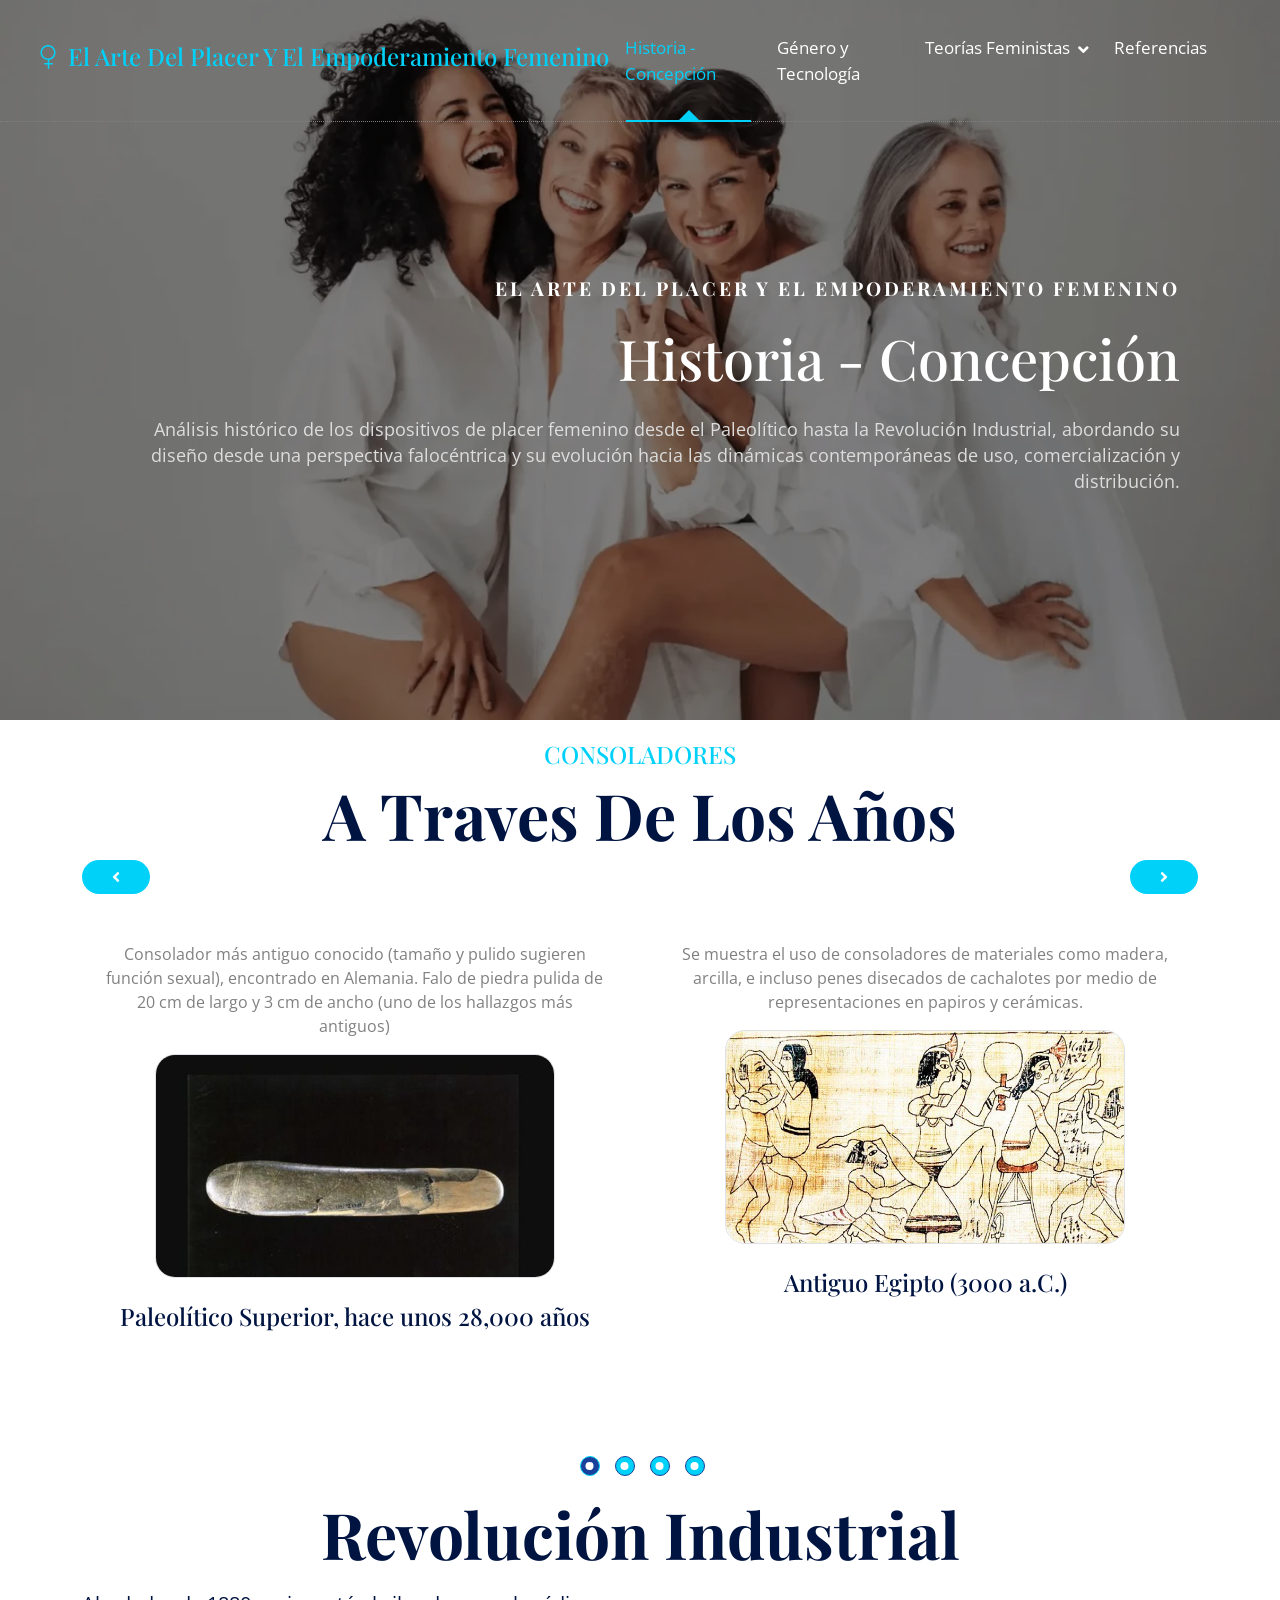
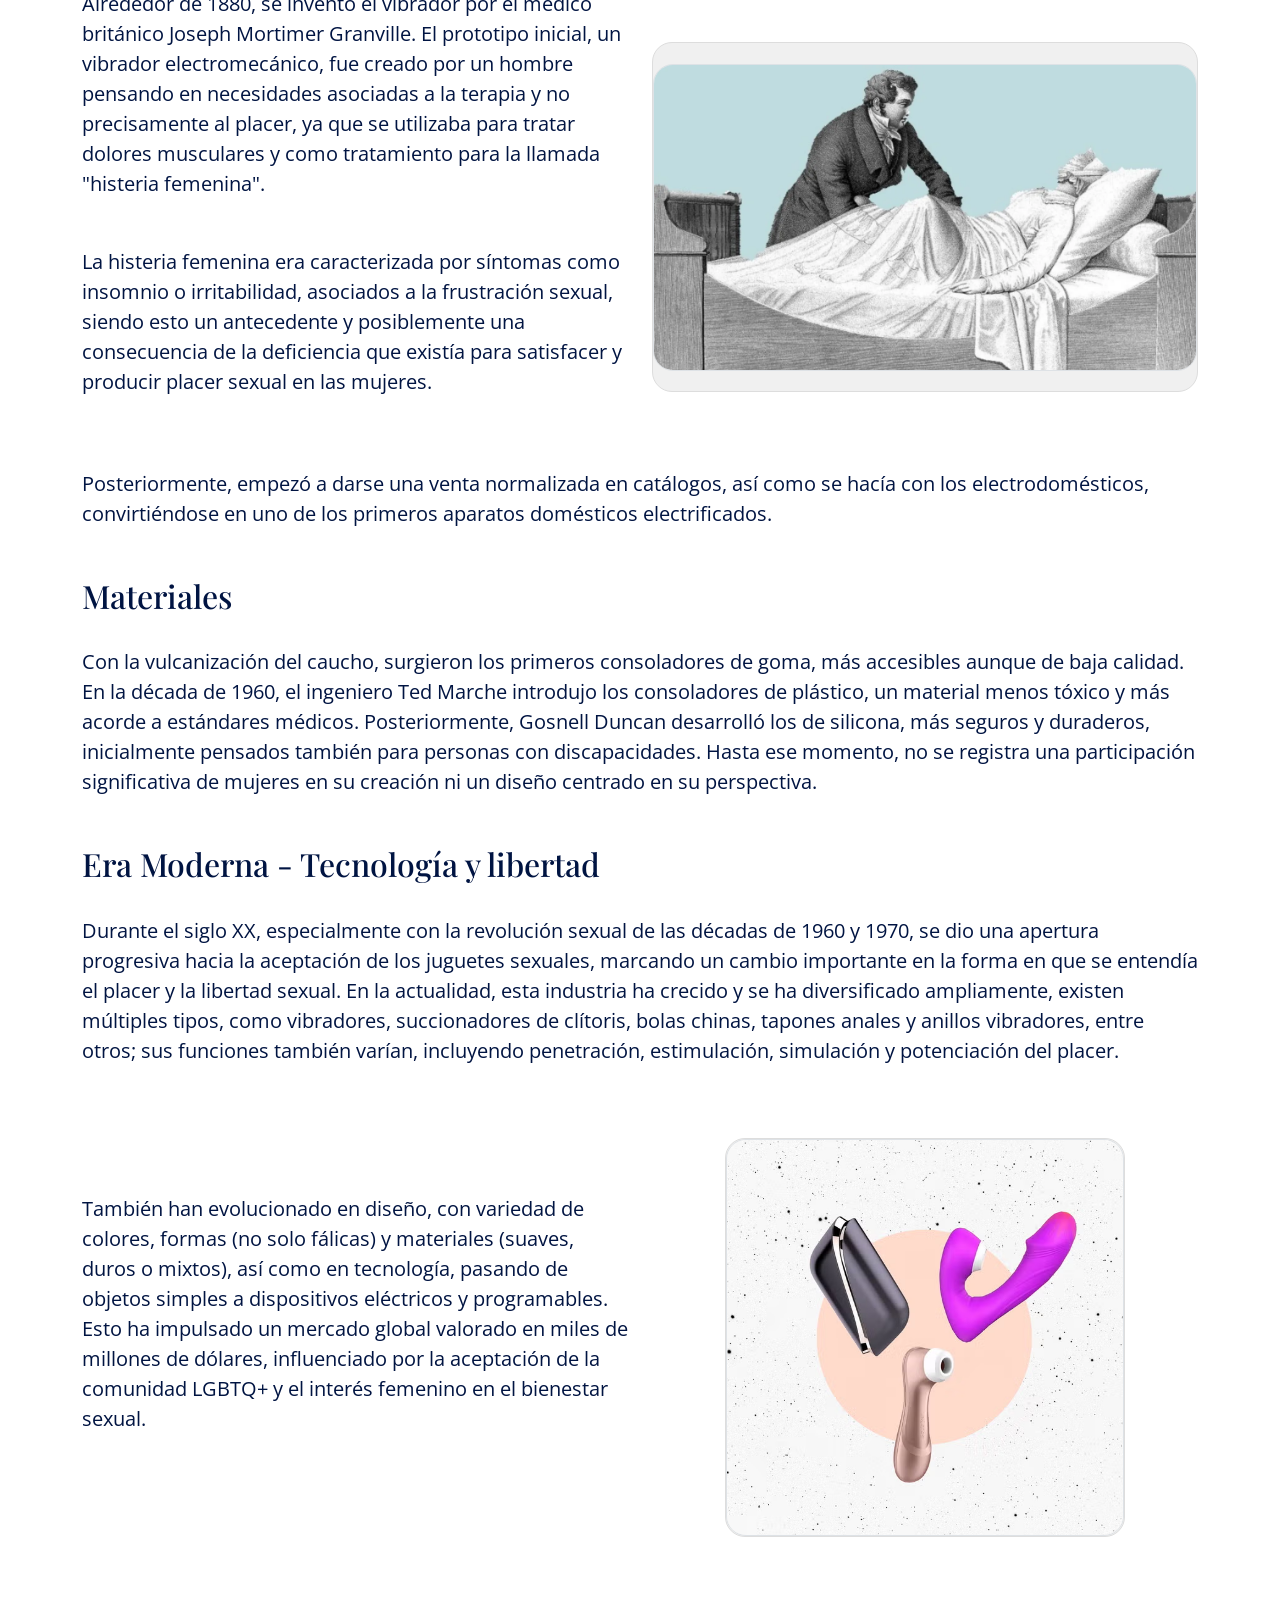
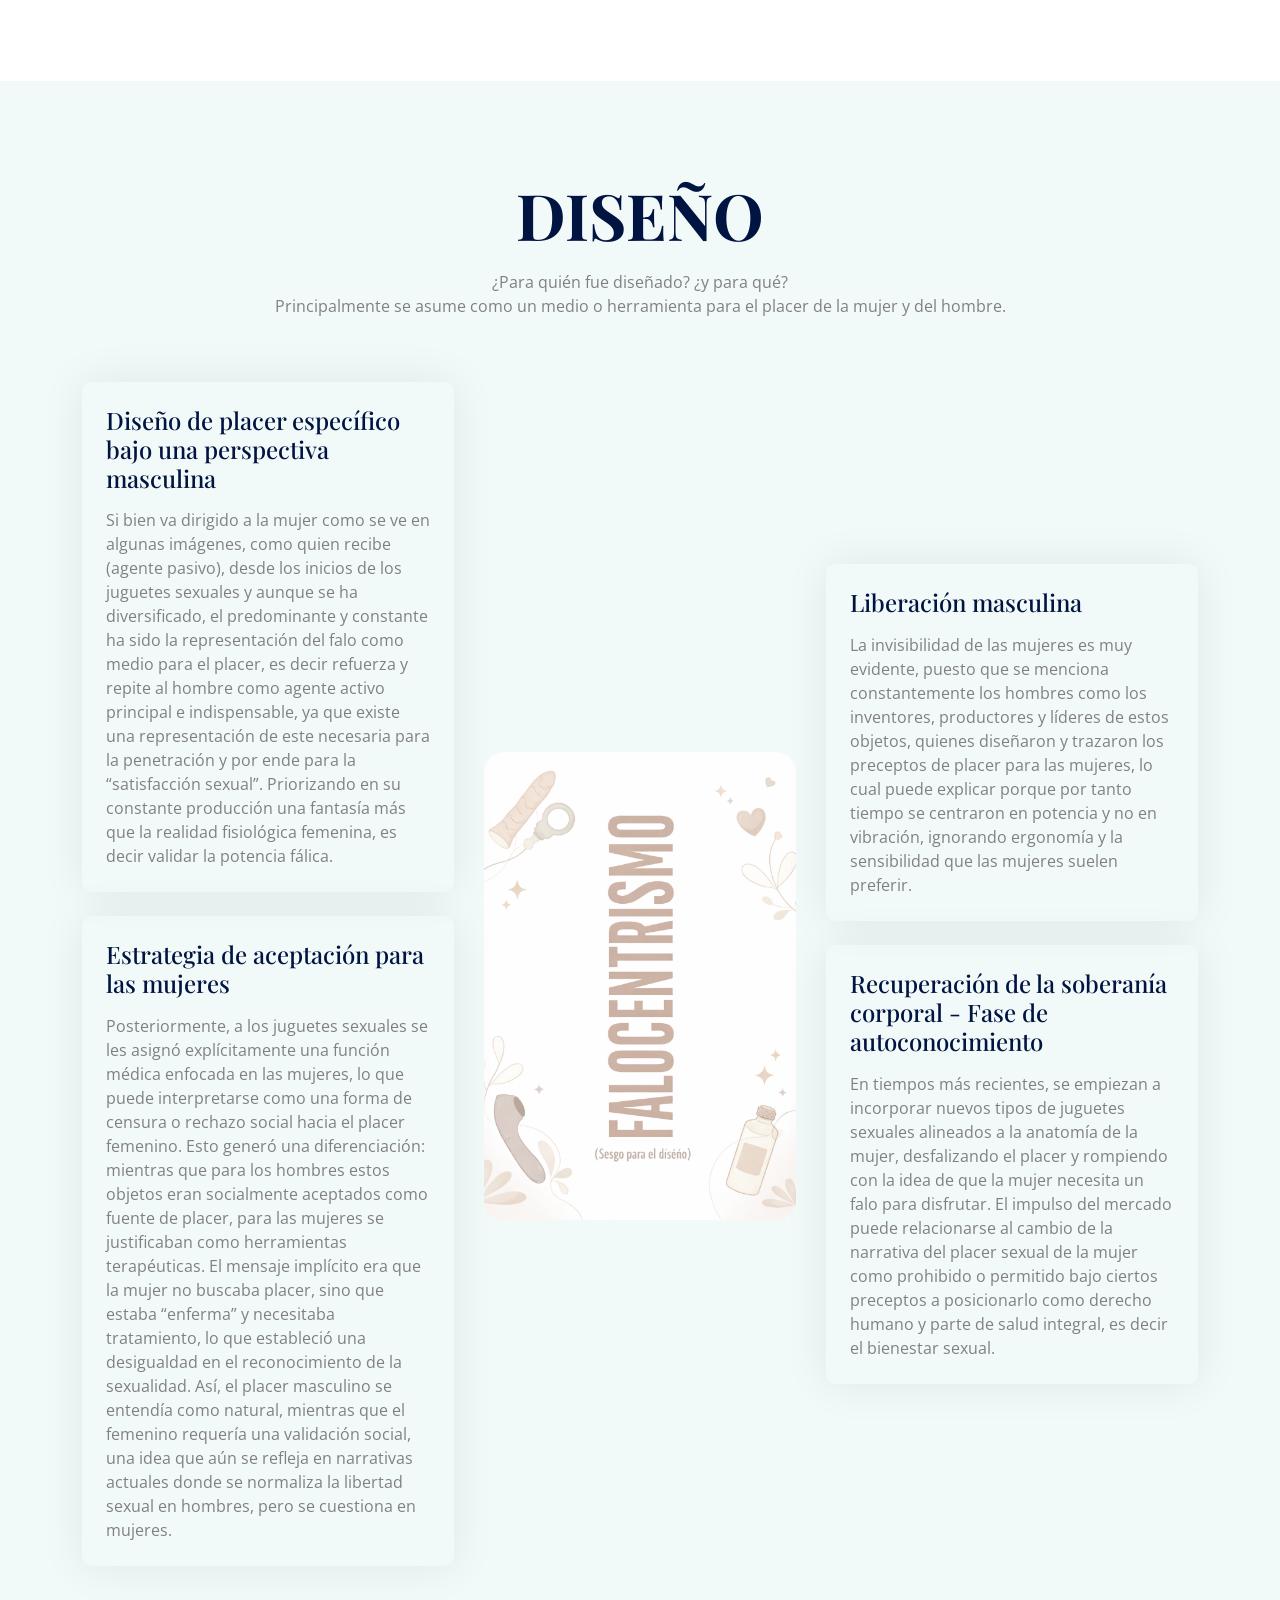
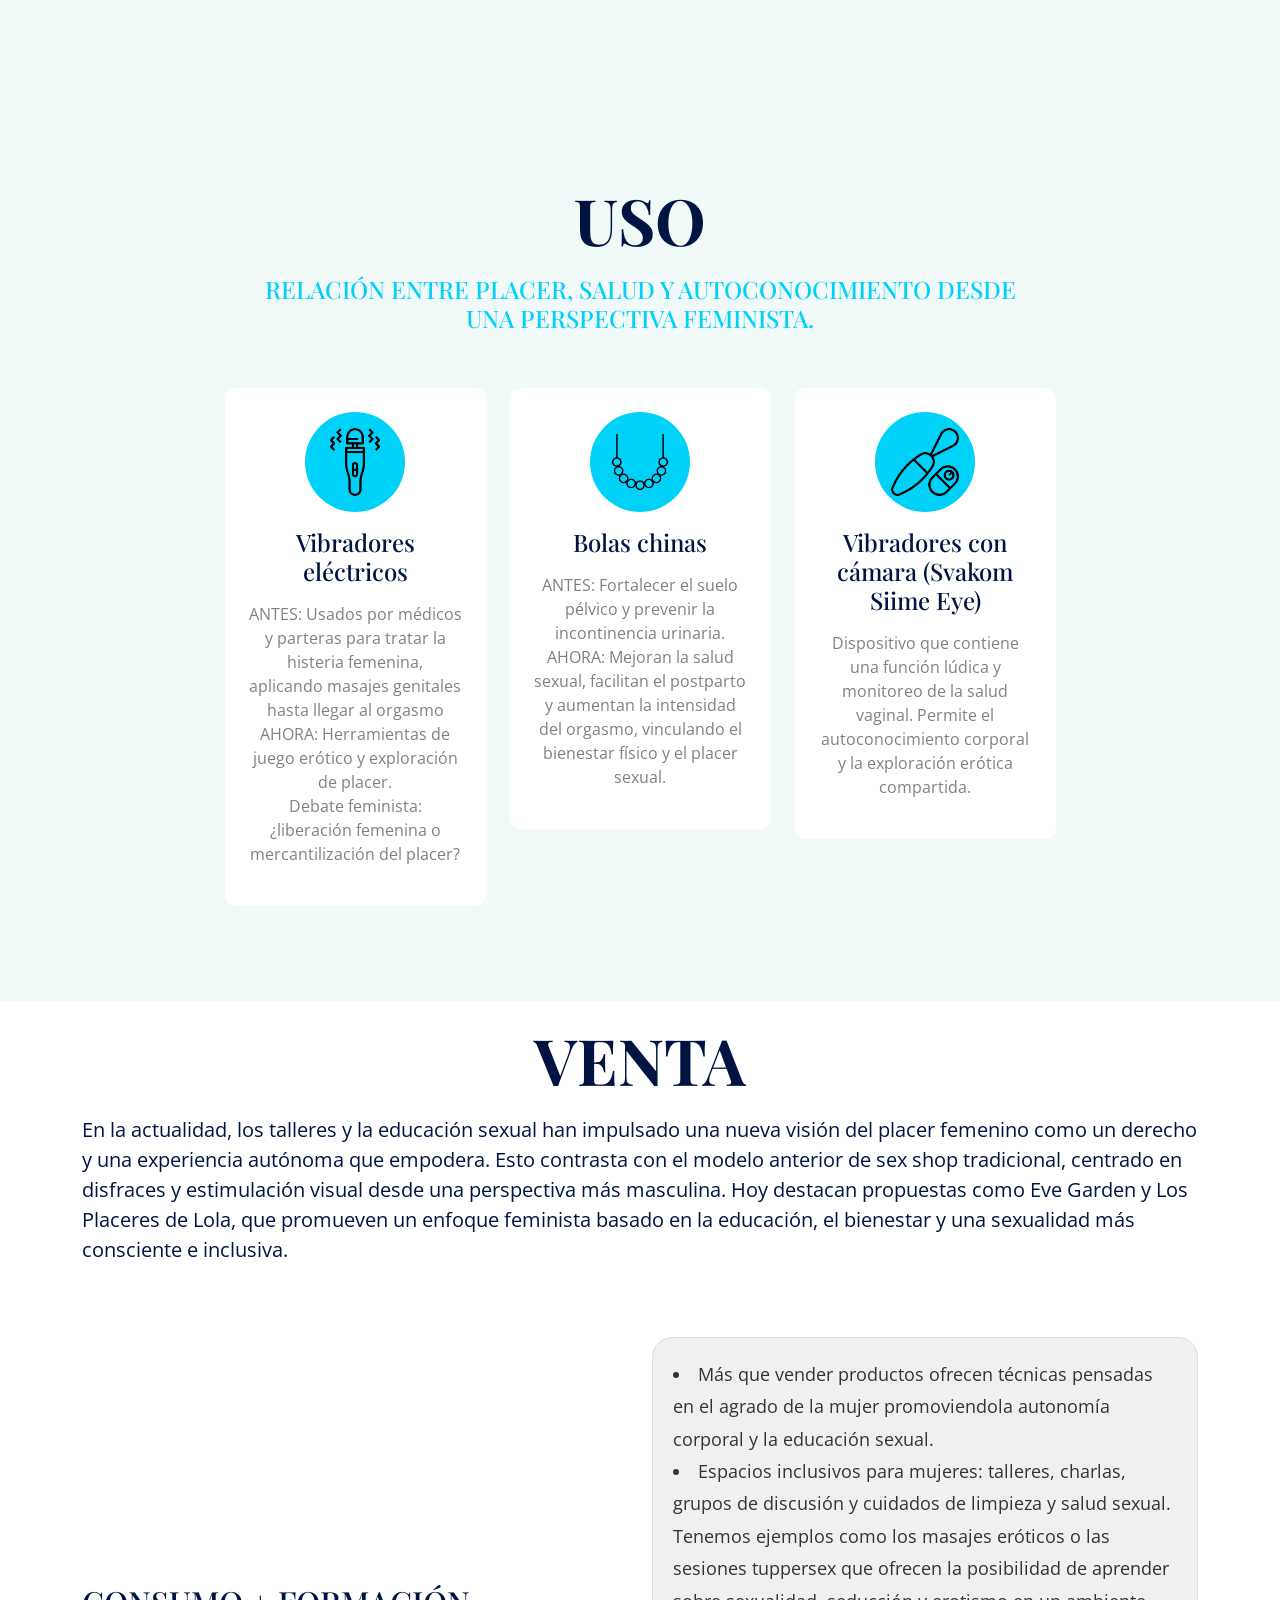
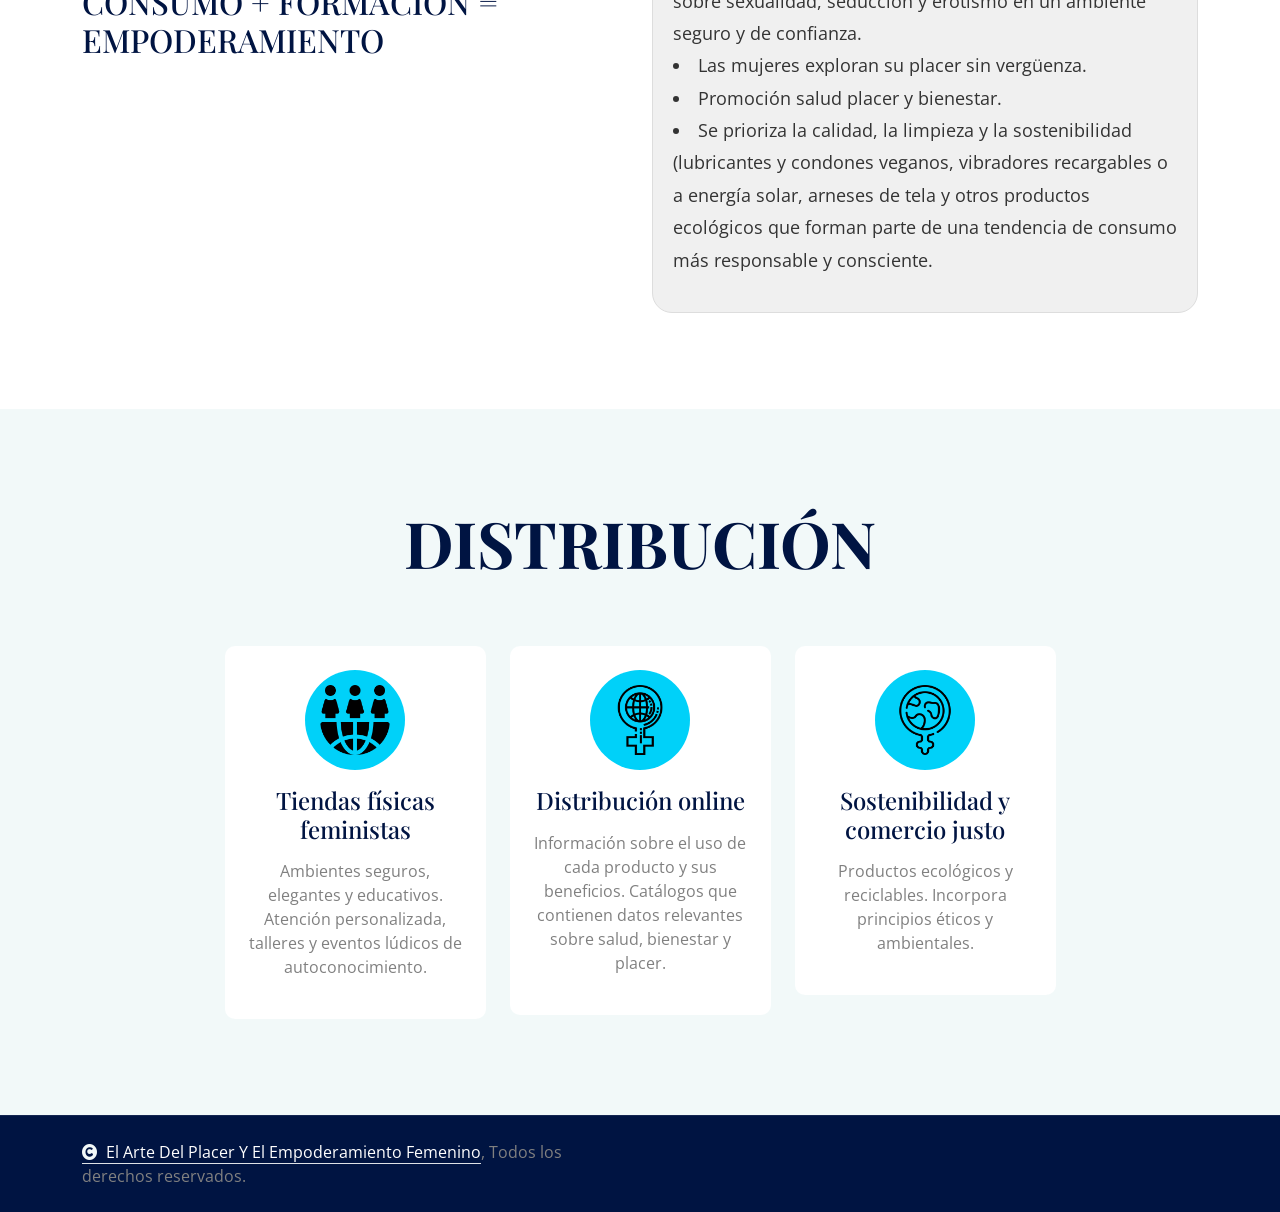
==== commit 36862202: "definitivo" ====
--- a/index.html
+++ b/index.html
@@ -221,7 +221,7 @@
                             </p>
                         </div>
                         <div class="col-lg-6">
-                            <div style="width: 400px;  background-color: #f0f0f0; border-radius: 20px; margin-left: 100px; display: flex; align-items: center; justify-content: center; border: 1px solid #ddd;">
+                            <div style="width: 100%; max-width: 400px; margin: 0 auto; background-color: #f0f0f0; border-radius: 20px; display: flex; align-items: center; justify-content: center; border: 1px solid #ddd;">
                                 <img src="img/actualidadConsoladores.avif" class="img-fluid border" style=" width: 100%; border-radius: 20px;" alt="">
                             </div>
                         </div>
@@ -359,8 +359,8 @@
                             </h2>
                         </div>
                         <div class="col-lg-6">
-                            <div style="width: 100%; height: 500px; background-color: #f0f0f0; border-radius: 20px; display: flex; align-items: center; justify-content: center; border: 1px solid #ddd;">
-                                <ul style="font-size: 18px; line-height: 2; color: #333; list-style-position: inside; padding: 20px;">
+                            <div style="width: 100%; height: auto; min-height: 500px; background-color: #f0f0f0; border-radius: 20px; display: flex; align-items: center; justify-content: center; border: 1px solid #ddd;">
+                                <ul style="font-size: clamp(14px, 2vw, 18px); line-height: 1.8; color: #333; list-style-position: inside; padding: clamp(15px, 4vw, 20px);">
                                     <li>Más que vender productos ofrecen técnicas pensadas en el agrado de la mujer promoviendola autonomía corporal y la educación sexual.</li>
                                     <li>Espacios inclusivos para mujeres: talleres, charlas, grupos de discusión y cuidados de limpieza y salud sexual. Tenemos ejemplos como los masajes eróticos o las sesiones tuppersex que ofrecen la posibilidad de aprender sobre sexualidad, seducción y erotismo en un ambiente seguro y de confianza.</li>
                                     <li>Las mujeres exploran su placer sin vergüenza. </li>
